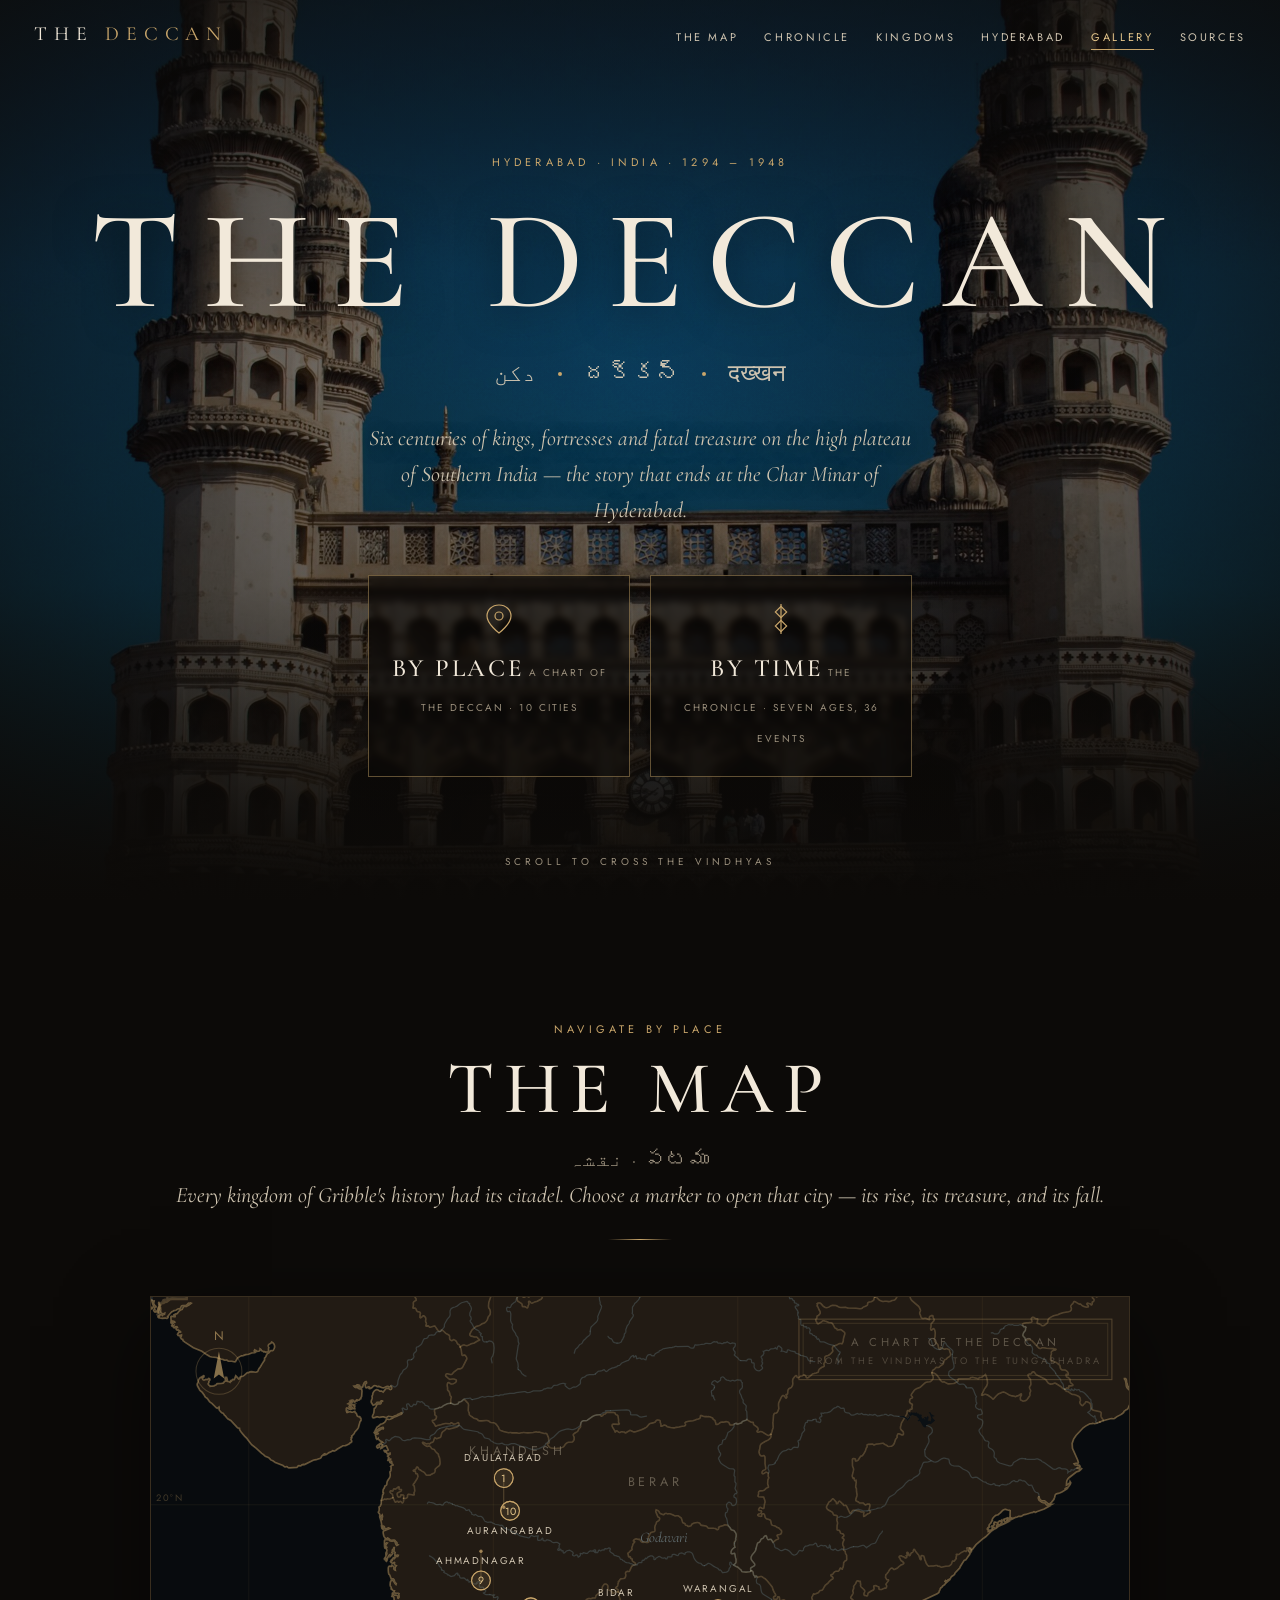
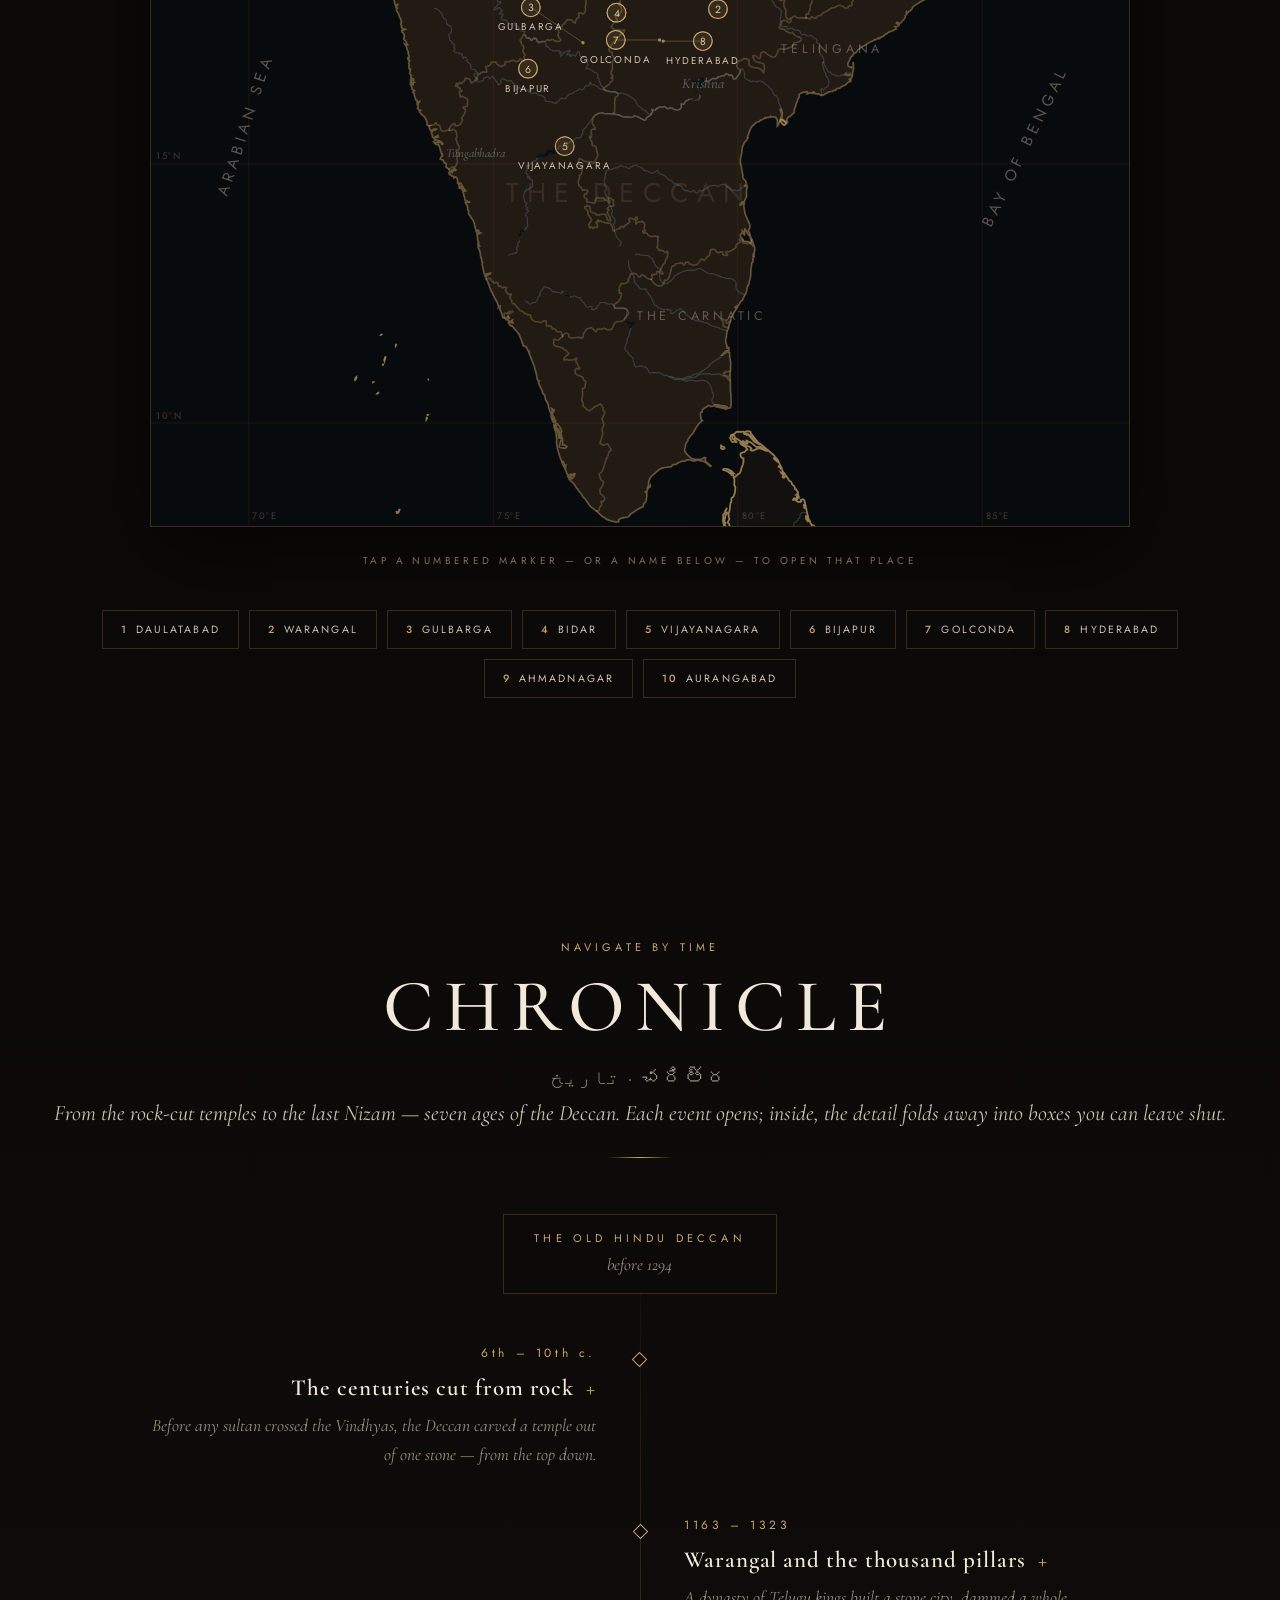
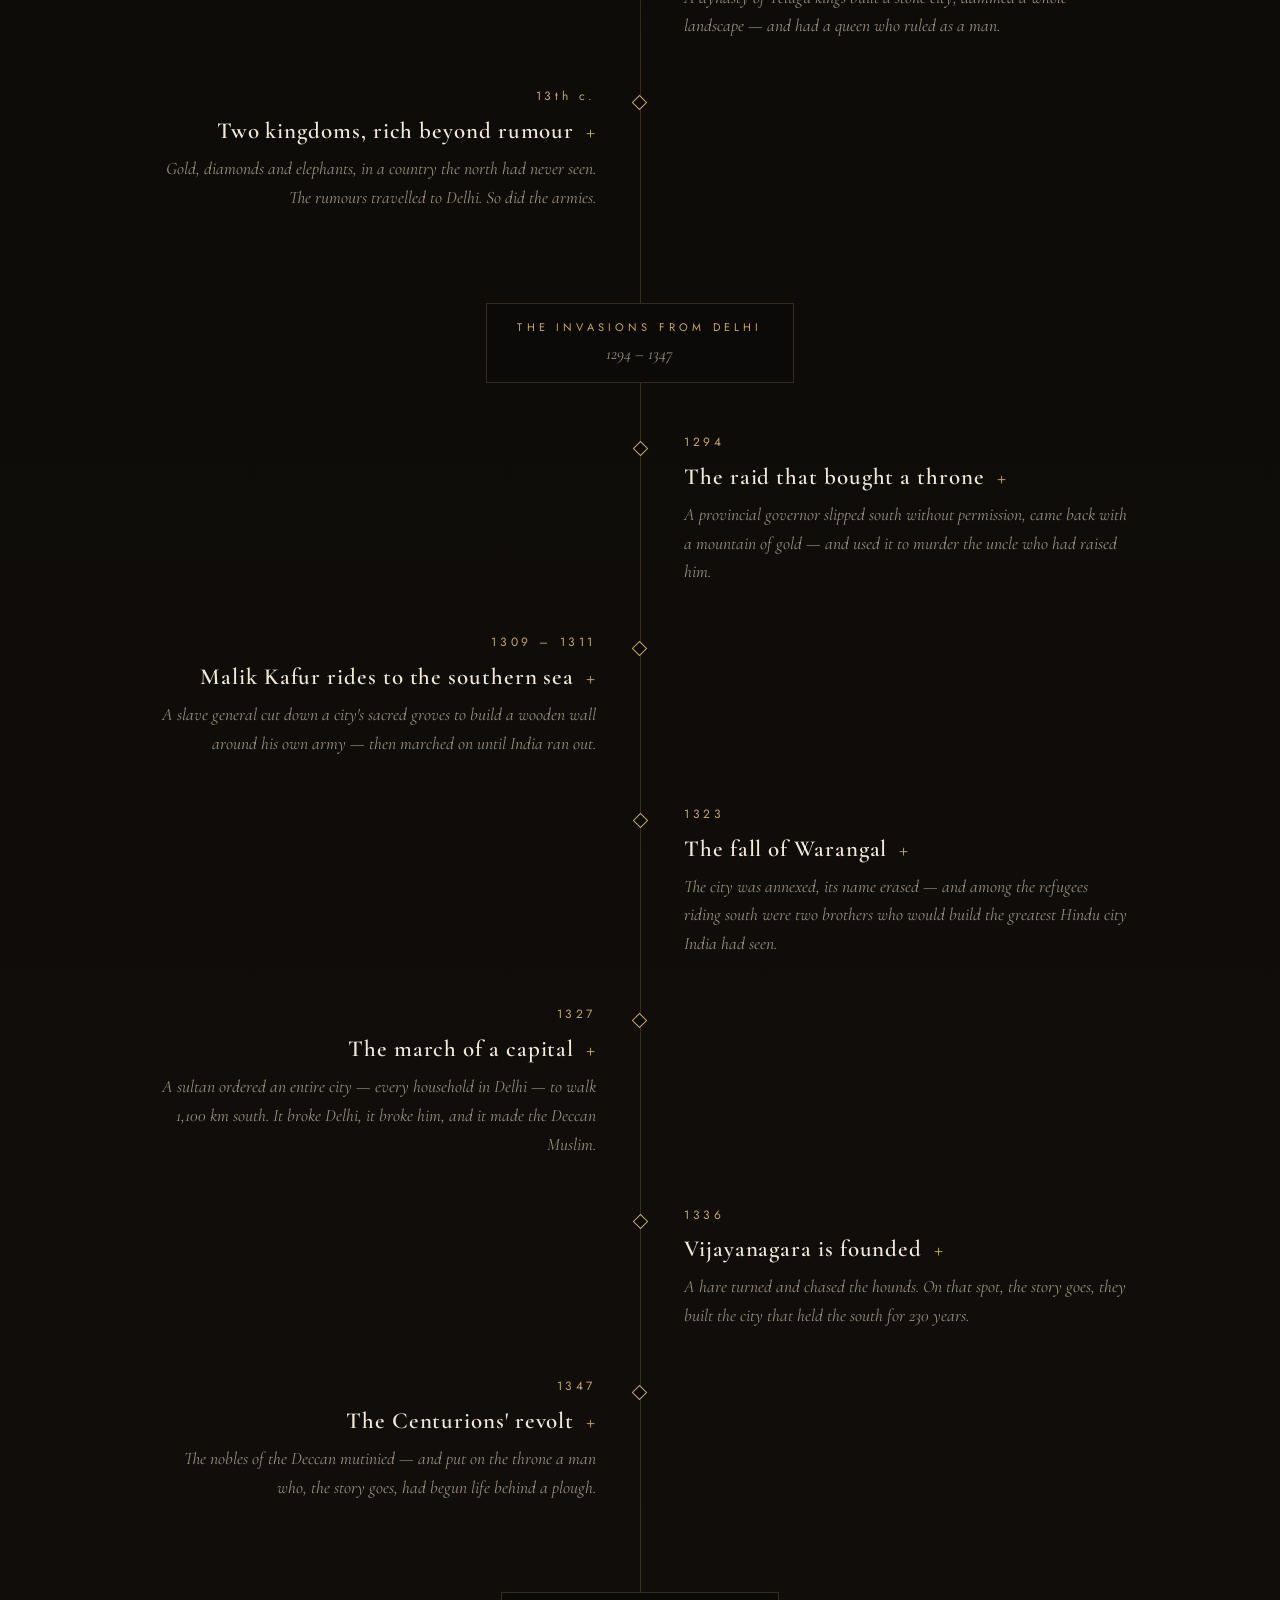
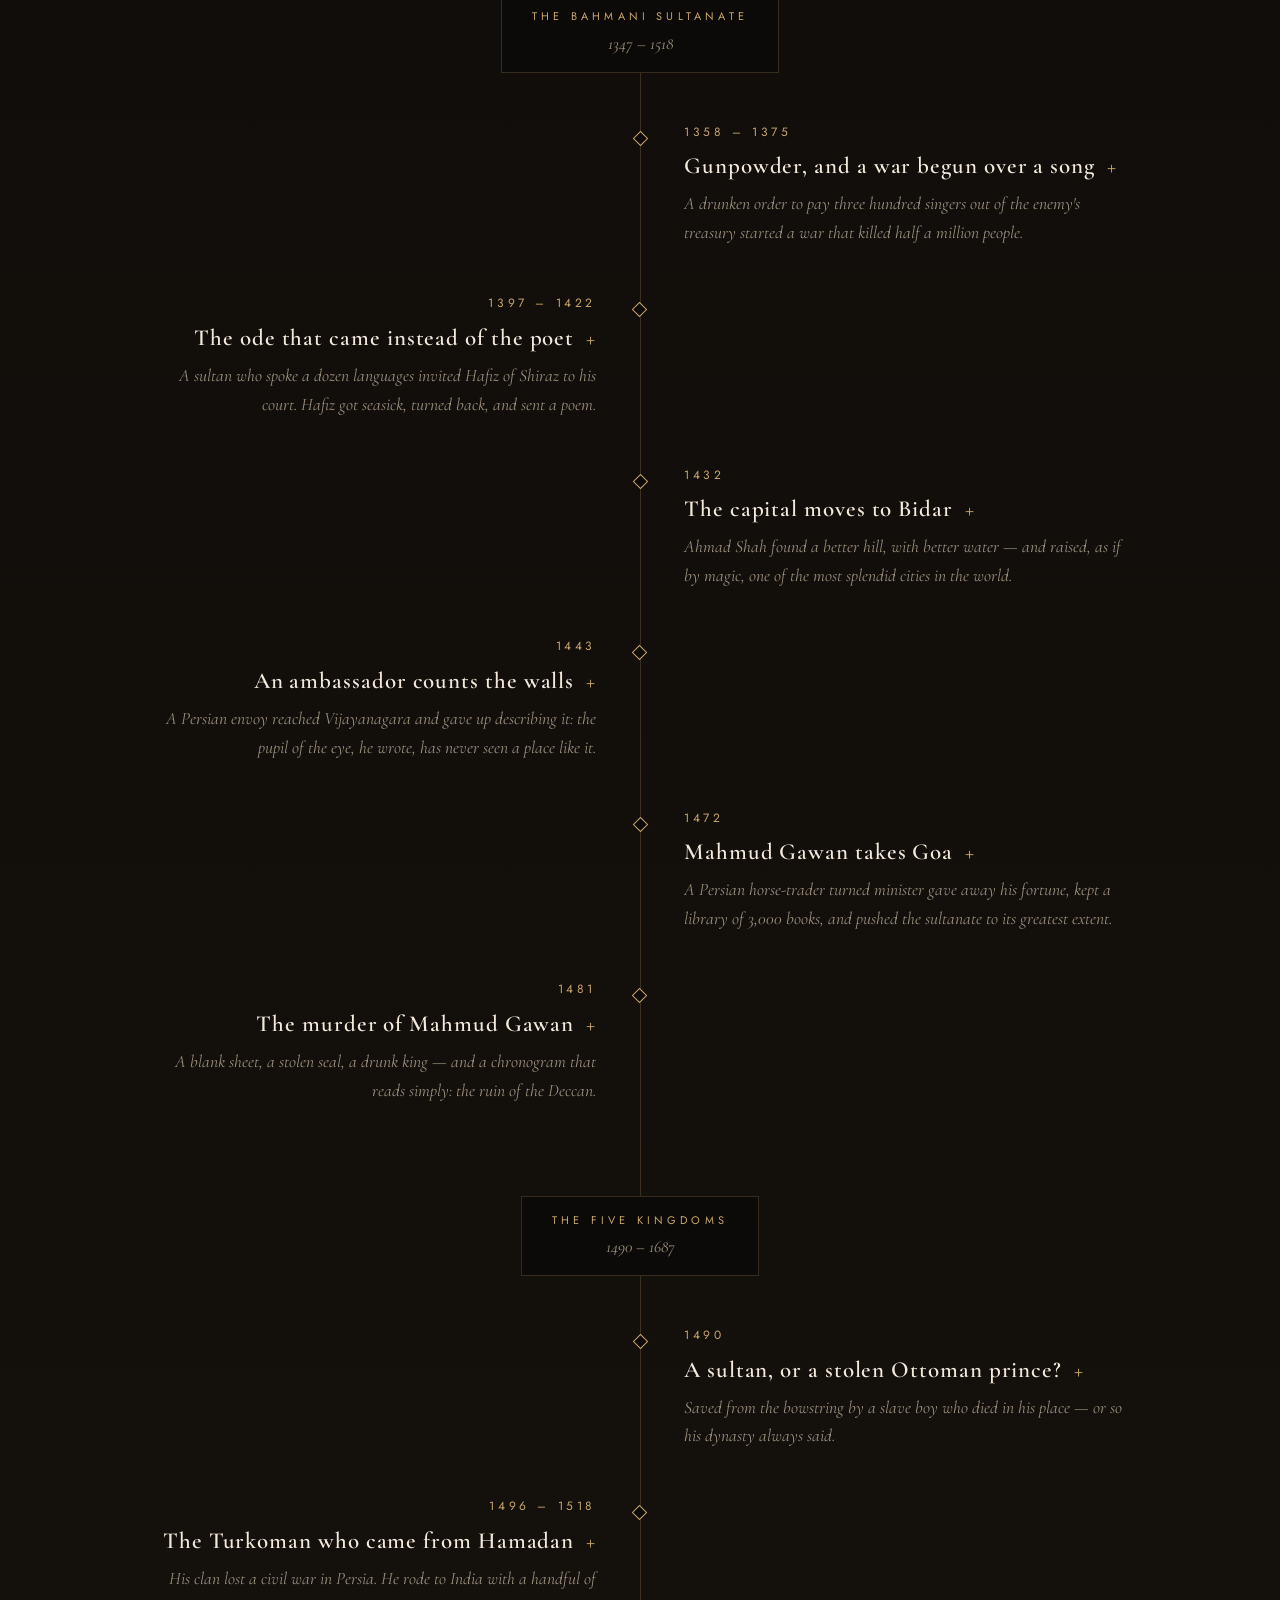
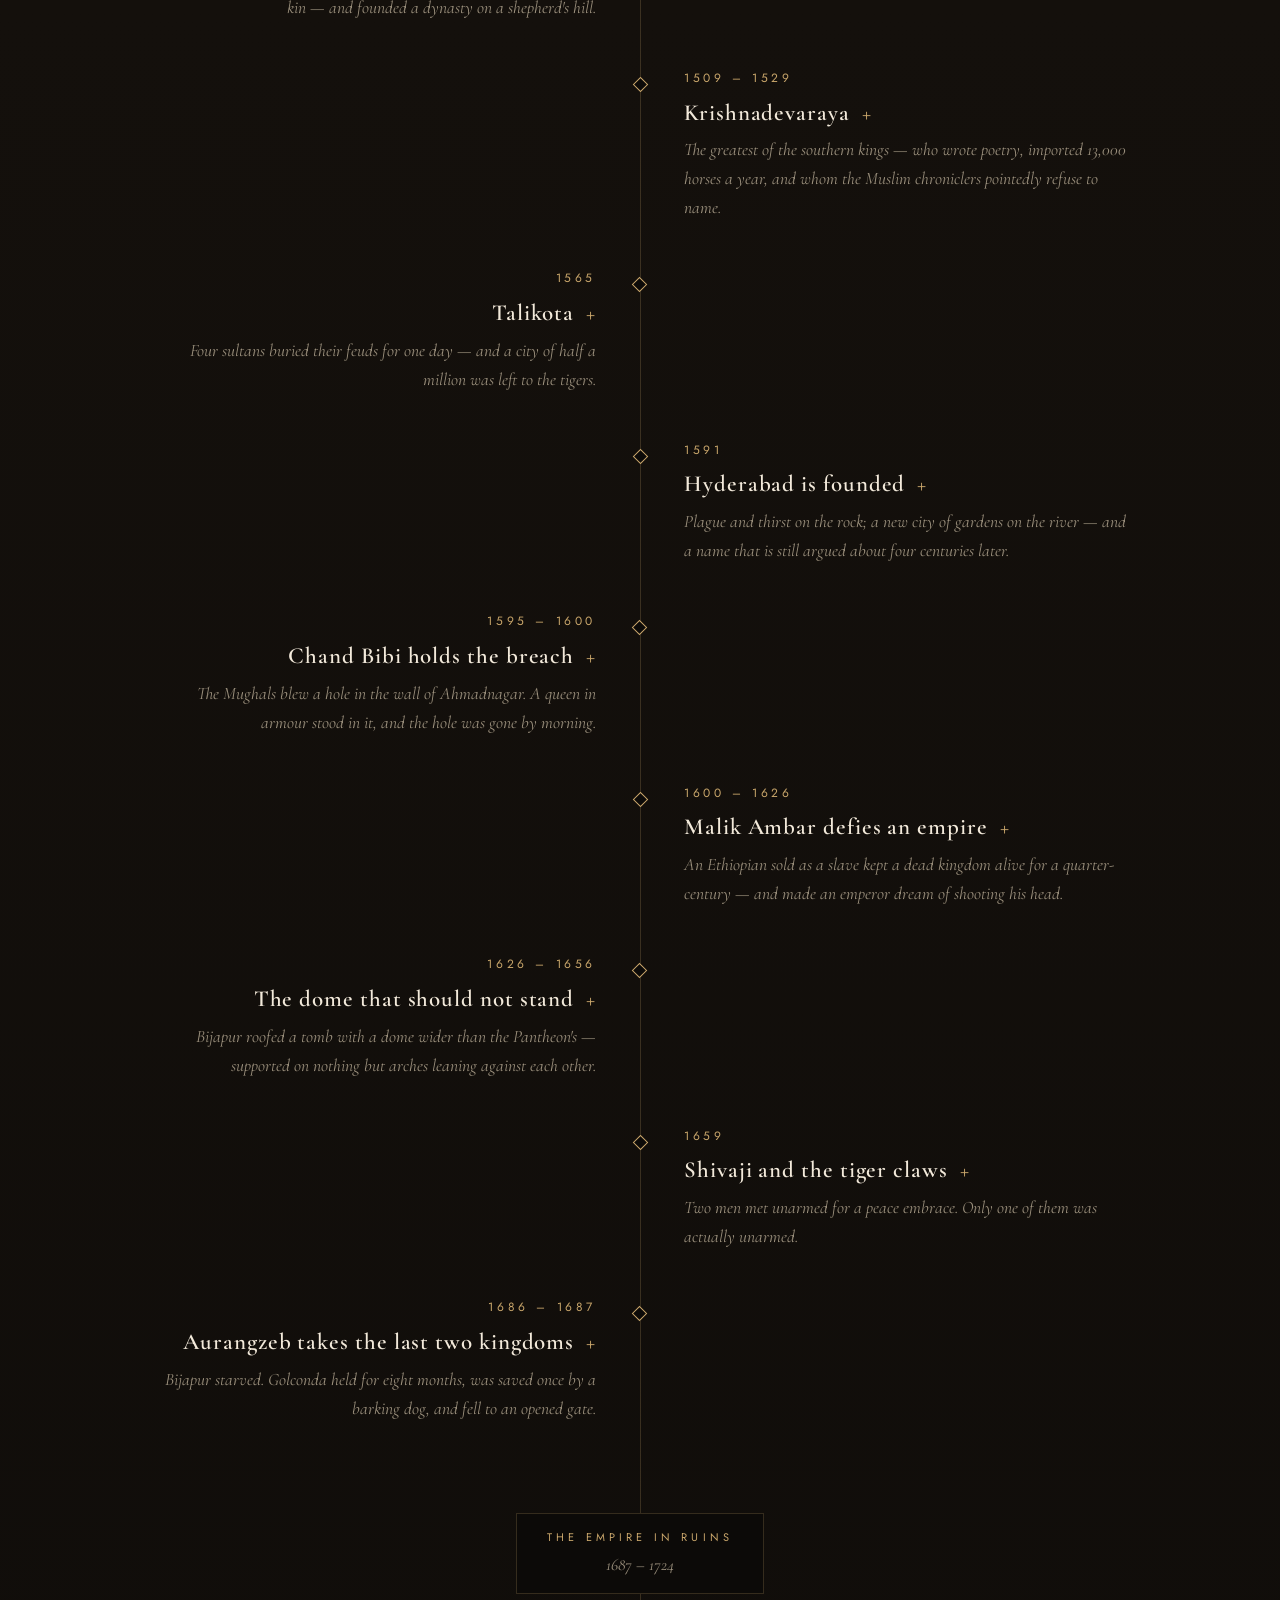
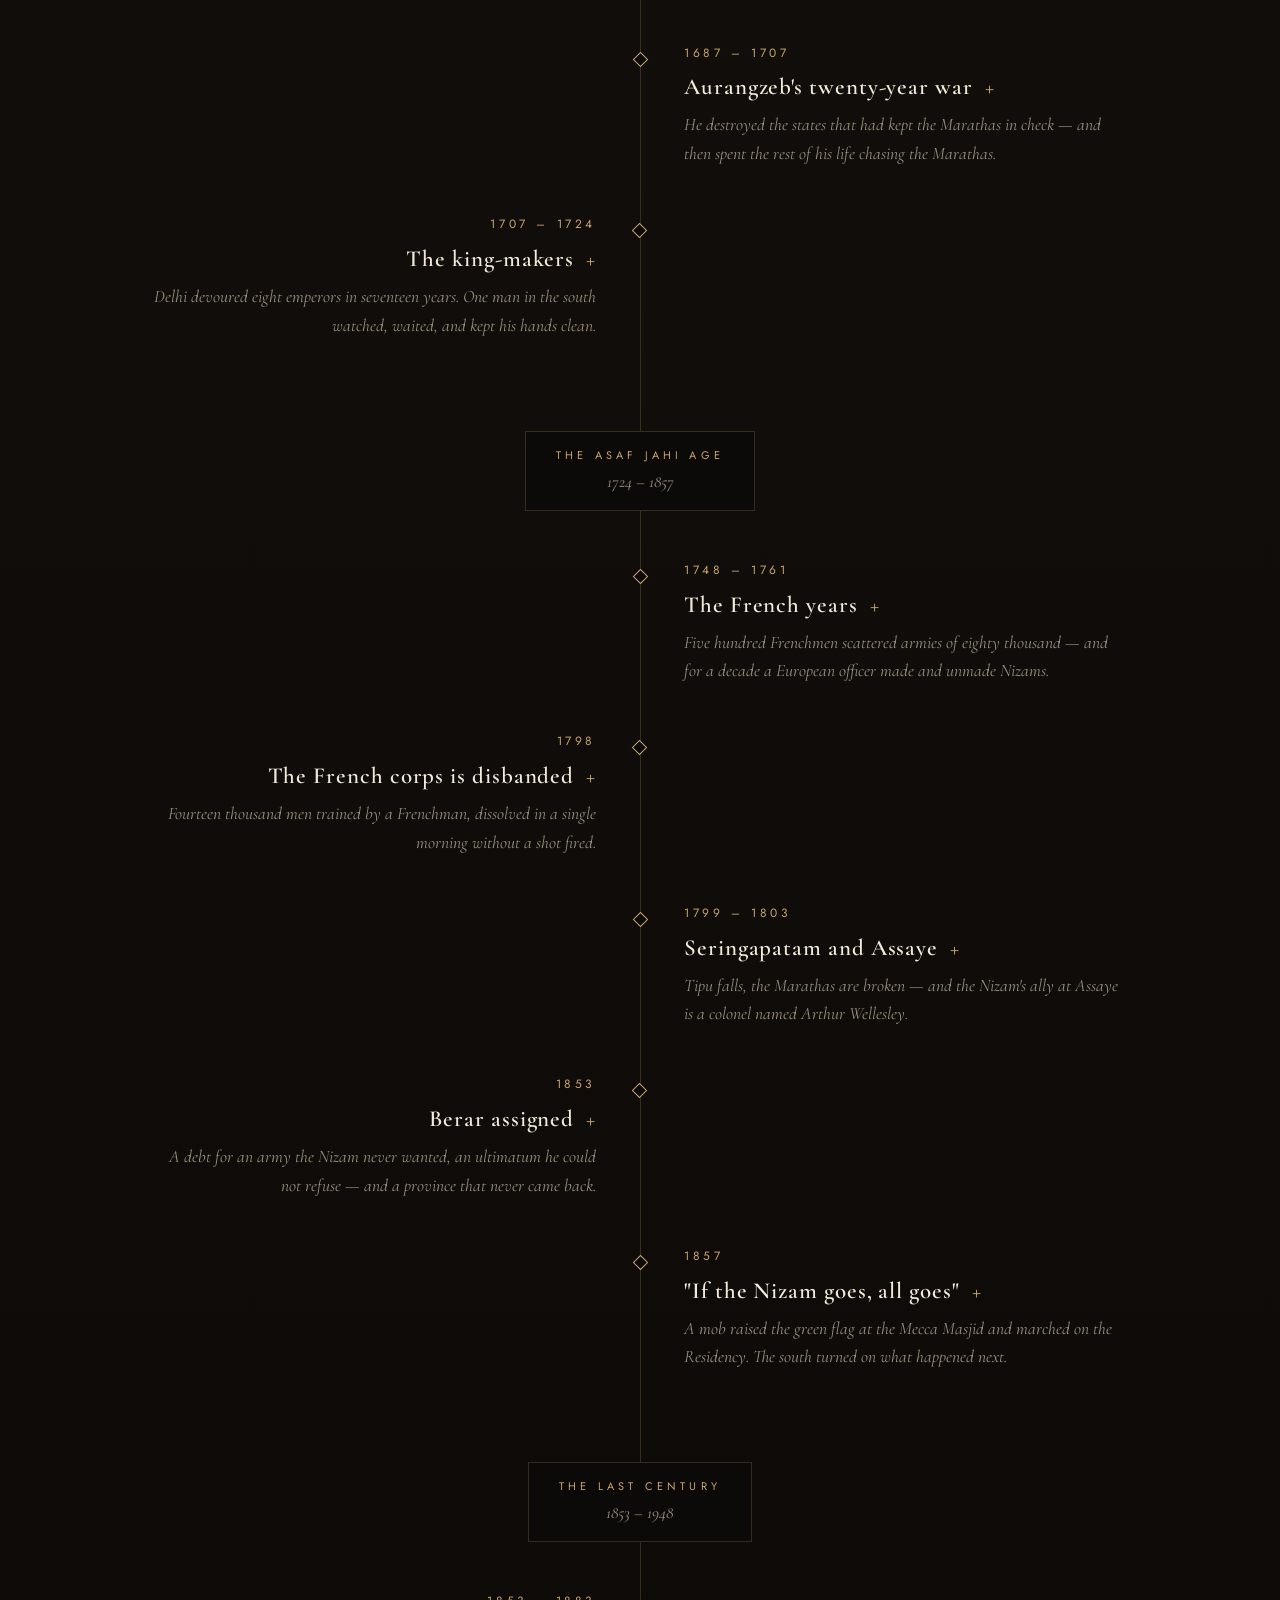
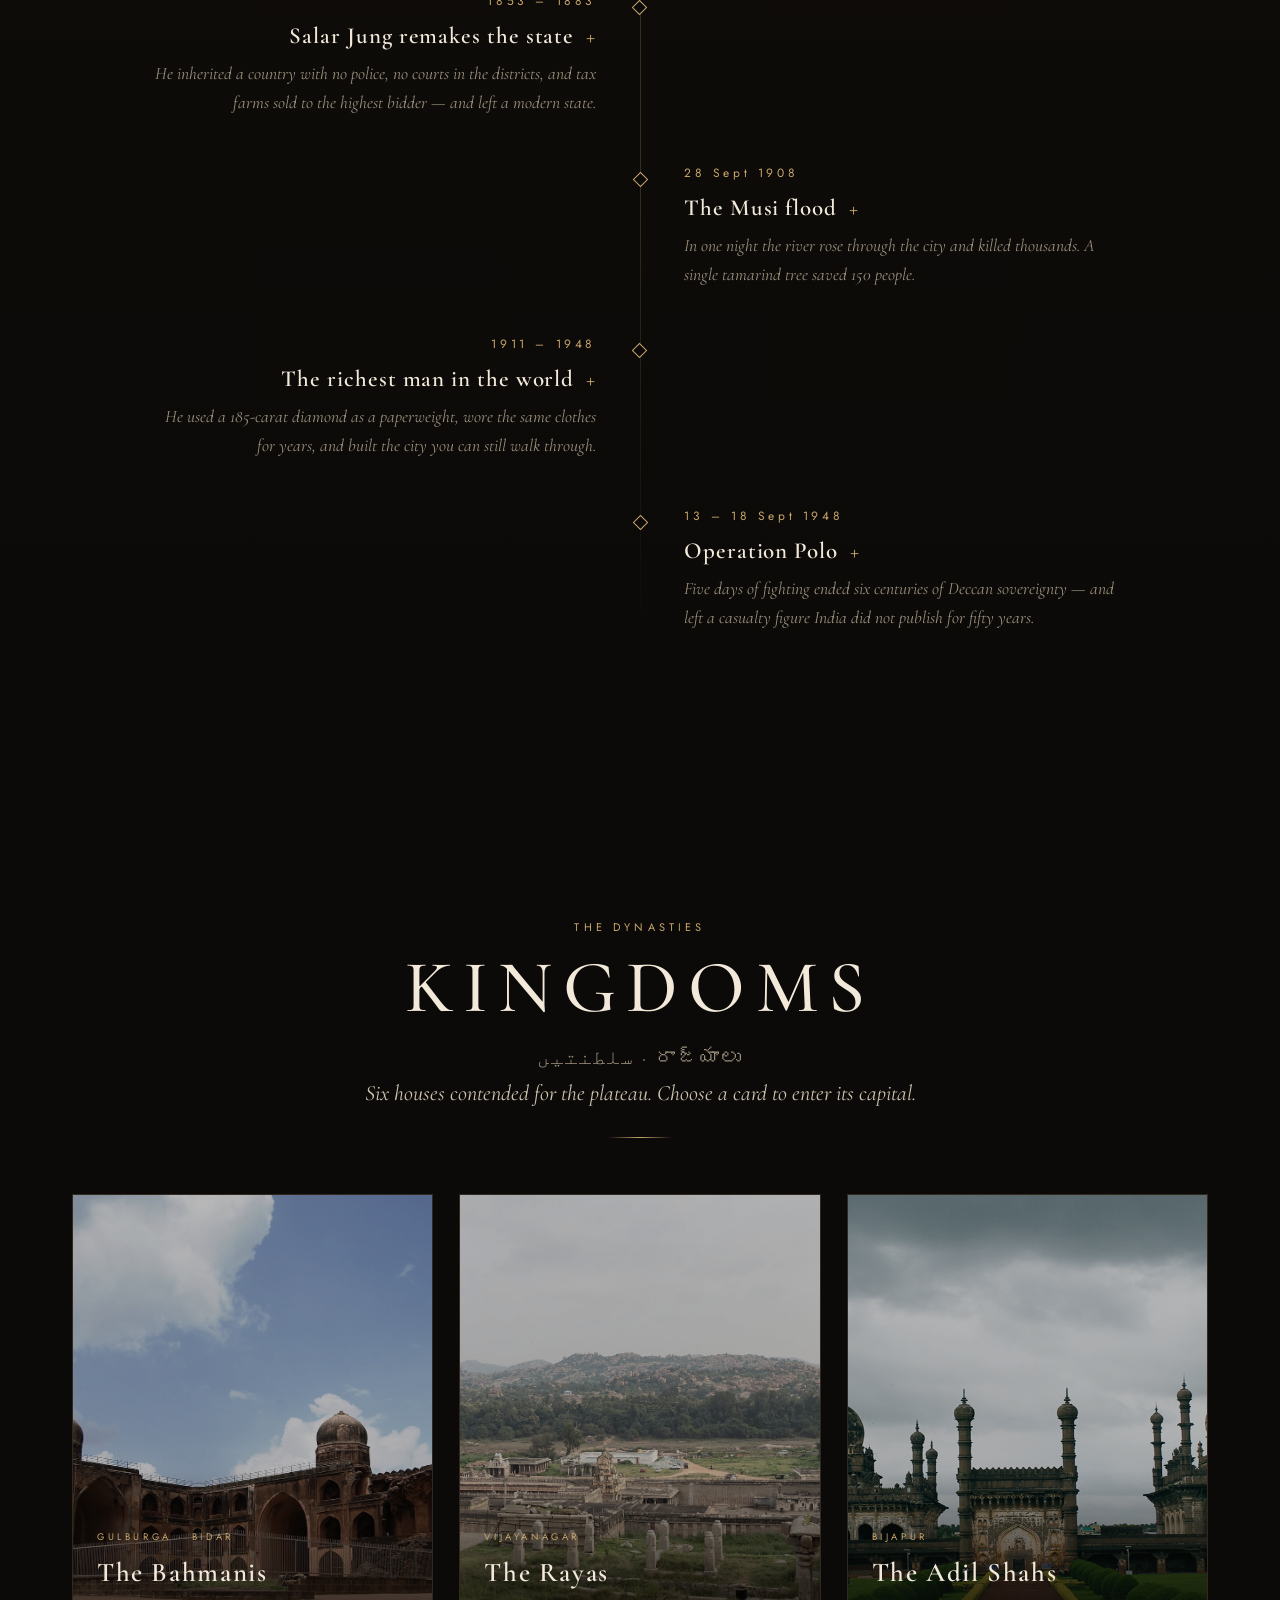
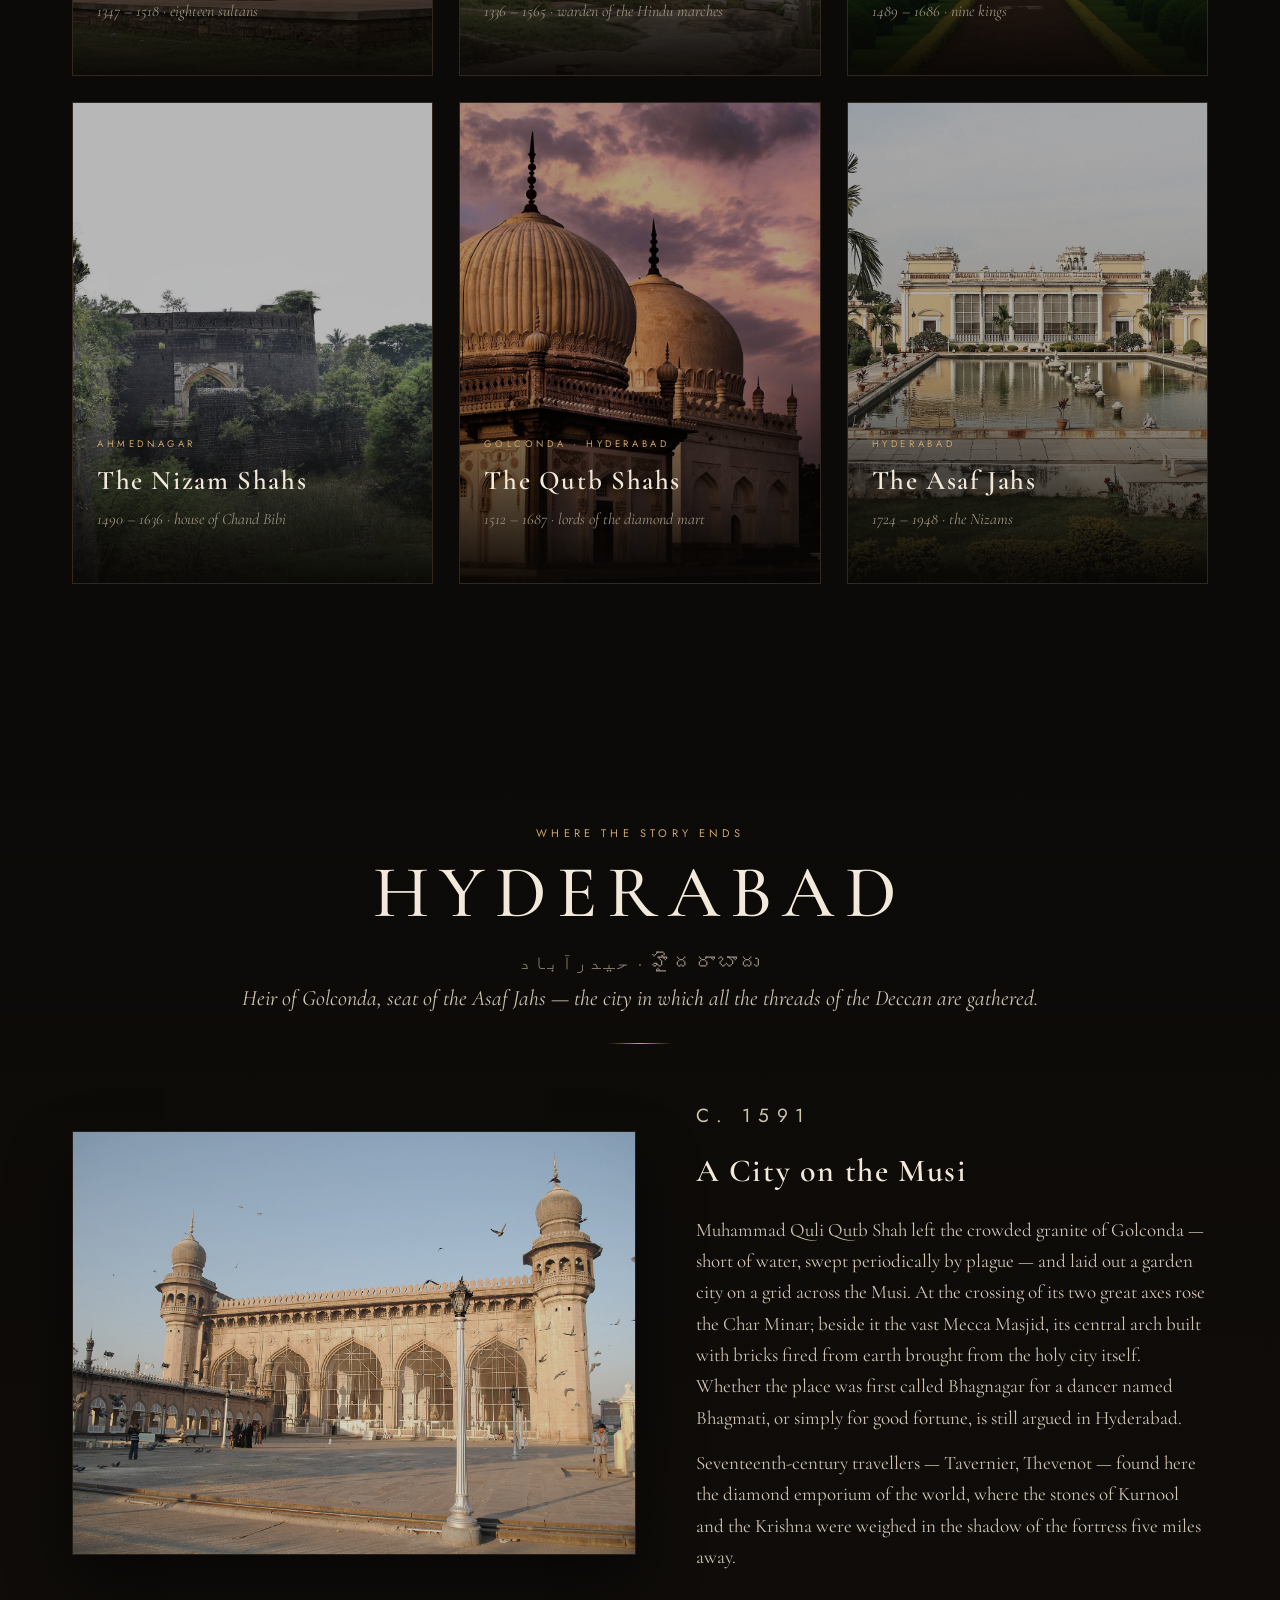
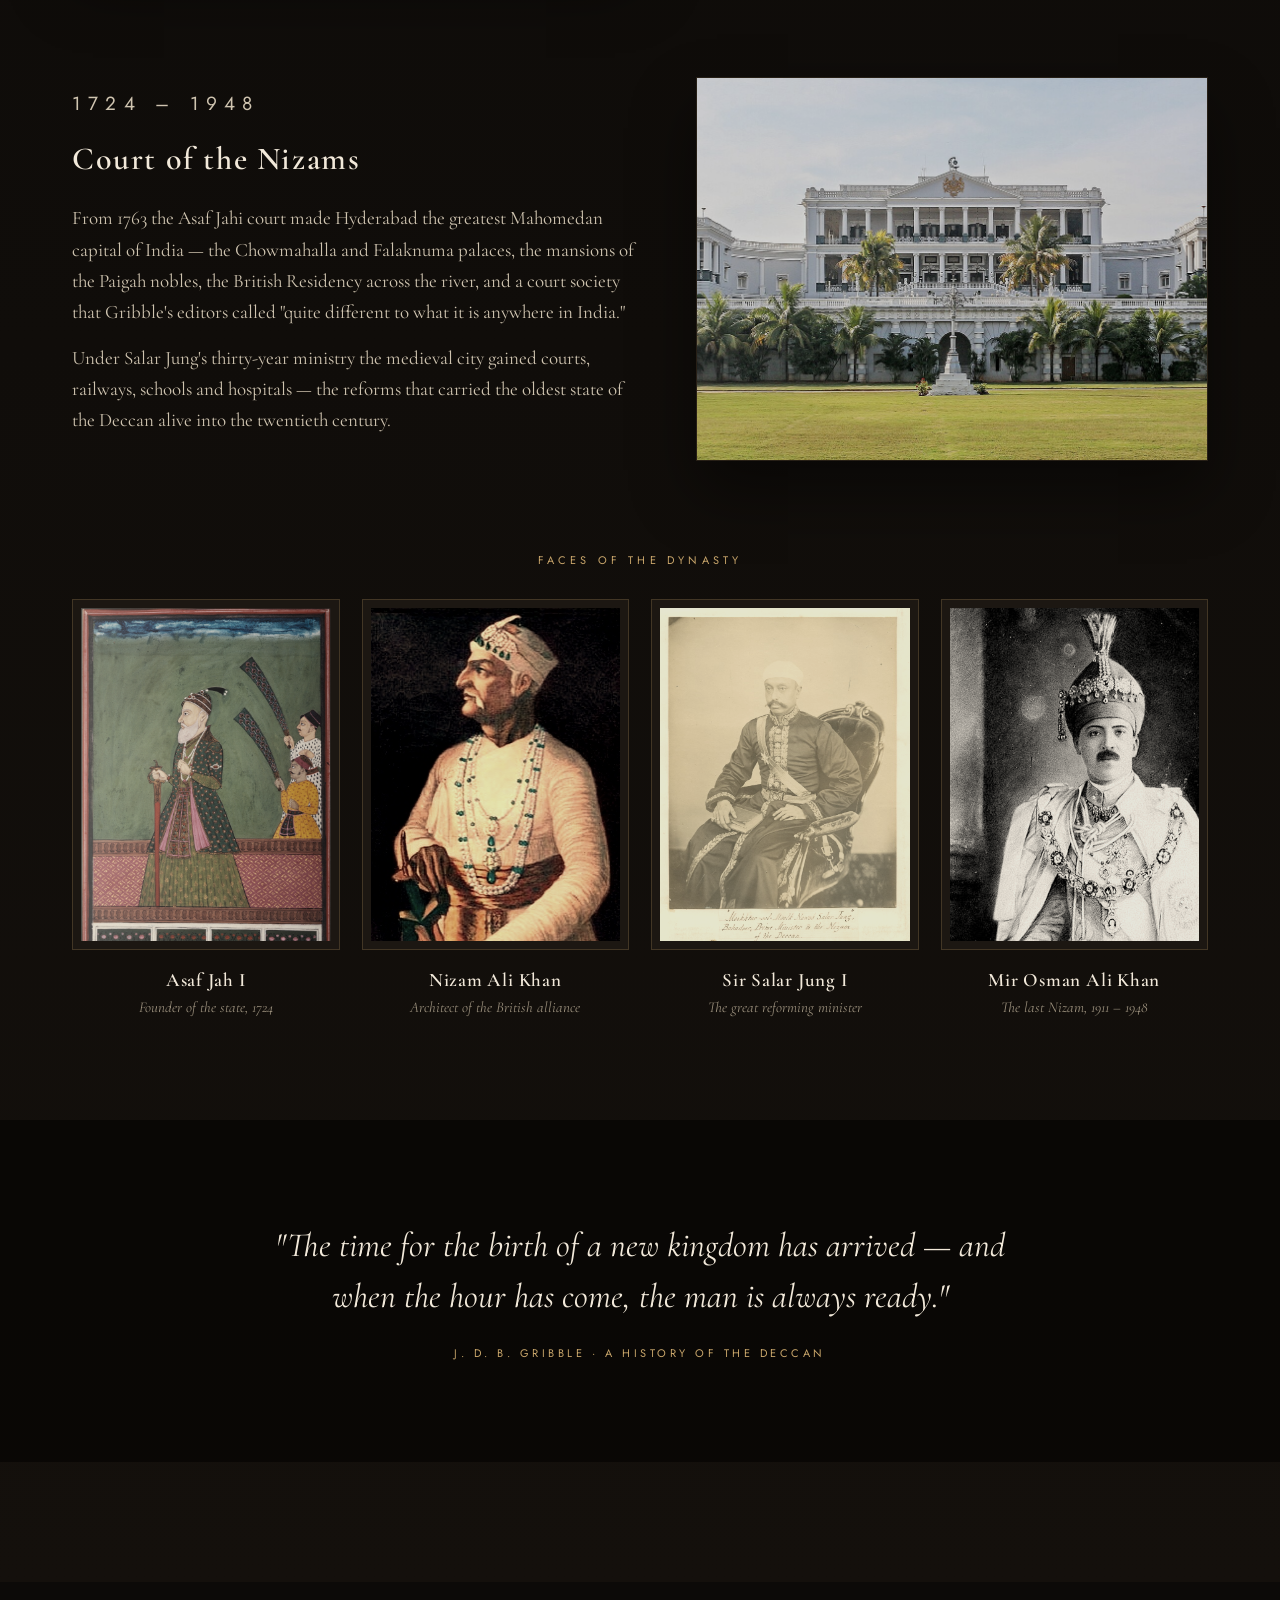
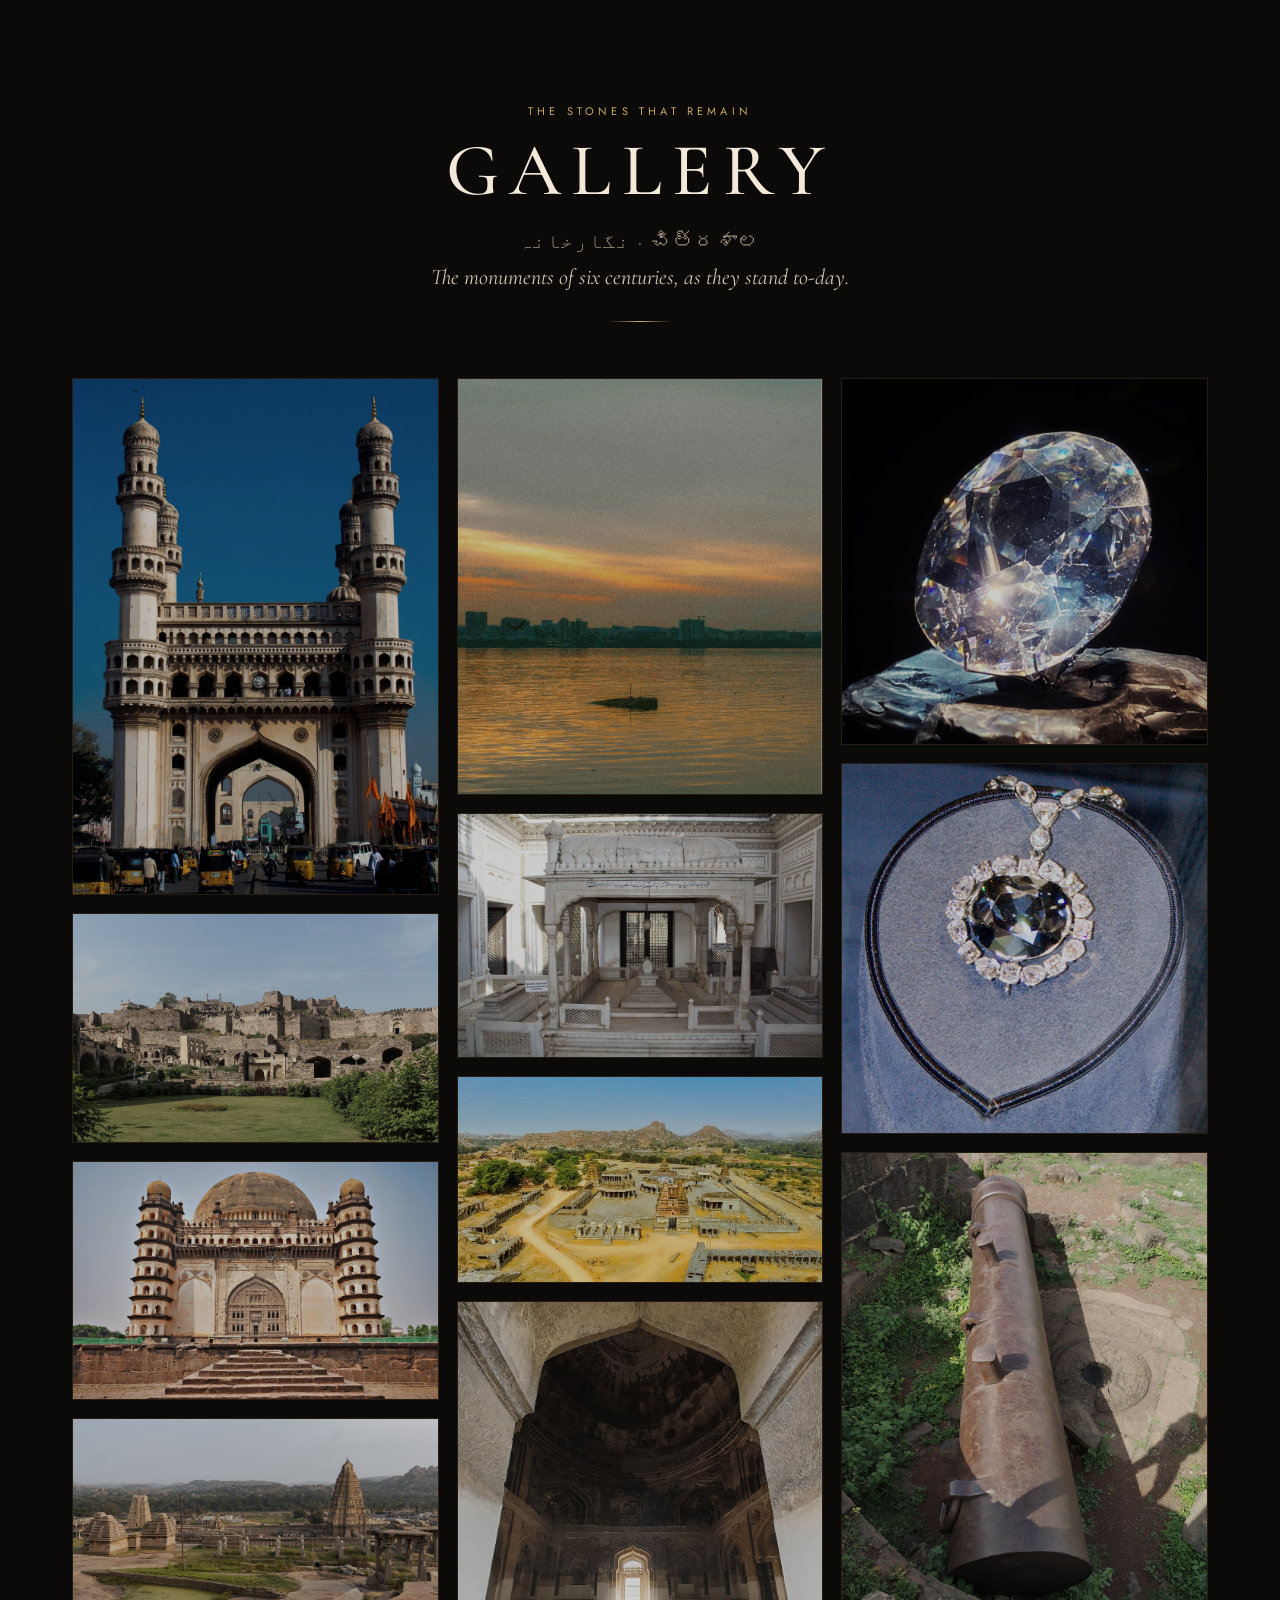
==== index.html @ 3c895264 "Make the site's content findable: pre-render the chronicle, give each city a page The site had a str" ====
<!DOCTYPE html>
<html lang="en">
<head>
<meta charset="UTF-8">
<meta name="viewport" content="width=device-width, initial-scale=1.0">
<title>History of the Deccan &amp; Hyderabad — Golconda, Vijayanagara, the Bahmanis and the Nizams</title>
<meta name="description" content="Six centuries of Deccan history in depth: Daulatabad, Warangal, Vijayanagara, Bijapur, Golconda and the Nizams of Hyderabad — told through a map, a chronicle of 36 events, and ten city chapters.">
<link rel="canonical" href="https://the-deccan.vercel.app/">
<meta name="robots" content="index, follow, max-image-preview:large, max-snippet:-1">
<meta property="og:type" content="website">
<meta property="og:title" content="History of the Deccan &amp; Hyderabad">
<meta property="og:description" content="Six centuries on the plateau of southern India — by map, by chronicle, and city by city.">
<meta property="og:url" content="https://the-deccan.vercel.app/">
<meta property="og:image" content="https://the-deccan.vercel.app/images/charminar.jpg">
<meta property="og:image:alt" content="The Charminar, Hyderabad, built 1591">
<meta property="og:site_name" content="The Deccan">
<meta property="og:locale" content="en_IN">
<meta name="twitter:card" content="summary_large_image">
<meta name="twitter:title" content="History of the Deccan &amp; Hyderabad">
<meta name="twitter:description" content="Six centuries on the plateau of southern India — by map, by chronicle, and city by city.">
<meta name="twitter:image" content="https://the-deccan.vercel.app/images/charminar.jpg">
<meta name="author" content="J. D. B. Gribble (adapted)">
<script type="application/ld+json">{"@context": "https://schema.org", "@graph": [{"@type": "WebSite", "@id": "https://the-deccan.vercel.app/#website", "url": "https://the-deccan.vercel.app/", "name": "The Deccan", "inLanguage": "en", "description": "A history of the Deccan and Hyderabad, navigable by map and by chronology."}, {"@type": "Article", "@id": "https://the-deccan.vercel.app/#article", "headline": "History of the Deccan and Hyderabad", "description": "Six centuries on the plateau of southern India: the Yadavas and Kakatiyas, the invasions from Delhi, the Bahmani sultanate, Vijayanagara, the five Deccan sultanates, the Mughal conquest and the Nizams of Hyderabad.", "image": "https://the-deccan.vercel.app/images/charminar.jpg", "isPartOf": {"@id": "https://the-deccan.vercel.app/#website"}, "mainEntityOfPage": {"@type": "WebPage", "@id": "https://the-deccan.vercel.app/"}, "author": {"@type": "Person", "name": "J. D. B. Gribble", "description": "A History of the Deccan (1896, 1924), adapted and expanded"}, "inLanguage": "en", "about": [{"@type": "Thing", "name": "Deccan Plateau"}, {"@type": "Thing", "name": "History of Hyderabad"}, {"@type": "Thing", "name": "Bahmani Sultanate"}, {"@type": "Thing", "name": "Vijayanagara Empire"}, {"@type": "Thing", "name": "Qutb Shahi dynasty"}, {"@type": "Thing", "name": "Adil Shahi dynasty"}, {"@type": "Thing", "name": "Asaf Jahi dynasty"}, {"@type": "Thing", "name": "Golconda Fort"}, {"@type": "Thing", "name": "Hampi"}, {"@type": "Thing", "name": "Daulatabad Fort"}]}, {"@type": "ItemList", "@id": "https://the-deccan.vercel.app/#cities", "name": "The ten cities of the Deccan", "itemListElement": []}]}</script>
<link rel="preconnect" href="https://fonts.googleapis.com">
<link rel="preconnect" href="https://fonts.gstatic.com" crossorigin>
<link href="https://fonts.googleapis.com/css2?family=Cormorant+Garamond:ital,wght@0,400;0,500;0,600;1,400;1,500&family=Jost:wght@300;400;500&display=swap" rel="stylesheet">
<link rel="stylesheet" href="css/style.css?v=18">
<link rel="icon" href="data:image/svg+xml,<svg xmlns='http://www.w3.org/2000/svg' viewBox='0 0 100 100'><text y='80' font-size='80'>🕌</text></svg>">
</head>
<body>

<!-- ======================= NAV ======================= -->
<nav class="nav">
  <a class="brand" href="#top">The <span>Deccan</span></a>
  <button class="nav-toggle" aria-label="Menu">☰</button>
  <ul>
    <li><a href="#map">The Map</a></li>
    <li><a href="#chronicle">Chronicle</a></li>
    <li><a href="#kingdoms">Kingdoms</a></li>
    <li><a href="#city">Hyderabad</a></li>
    <li><a href="#gallery">Gallery</a></li>
    <li><a href="#sources">Sources</a></li>
  </ul>
</nav>

<!-- ======================= HERO ======================= -->
<header class="hero" id="top">
  <div class="hero-bg" style="background-image:url('images/charminar.jpg')"></div>
  <div class="hero-veil"></div>
  <p class="kicker">Hyderabad · India · 1294 – 1948</p>
  <h1>The Deccan</h1>
  <div class="scripts">
    <span lang="ur">دکن</span><span class="dot"></span>
    <span lang="te">దక్కన్</span><span class="dot"></span>
    <span lang="hi">दख्खन</span>
  </div>
  <p class="lede">Six centuries of kings, fortresses and fatal treasure on the high plateau of Southern India — the story that ends at the Char Minar of Hyderabad.</p>

  <nav class="entry" aria-label="Two ways into the story">
    <a href="#map">
      <span class="glyph" aria-hidden="true">
        <svg viewBox="0 0 40 34"><path d="M20 3 C13 3 8 8 8 14 c0 8 12 17 12 17 s12-9 12-17 c0-6-5-11-12-11 z" stroke-width="1.2"/><circle cx="20" cy="14" r="4" stroke-width="1.2"/></svg>
      </span>
      <span class="t">By Place</span>
      <span class="d">A chart of the Deccan · 10 cities</span>
    </a>
    <a href="#chronicle">
      <span class="glyph" aria-hidden="true">
        <svg viewBox="0 0 40 34"><line x1="20" y1="2" x2="20" y2="32" stroke-width="1.2"/><rect x="16" y="6" width="8" height="8" transform="rotate(45 20 10)" stroke-width="1.2"/><rect x="16" y="20" width="8" height="8" transform="rotate(45 20 24)" stroke-width="1.2"/></svg>
      </span>
      <span class="t">By Time</span>
      <span class="d">The chronicle · seven ages, 36 events</span>
    </a>
  </nav>

  <div class="scroll-hint">Scroll to cross the Vindhyas</div>
</header>

<!-- ======================= MAP ======================= -->
<section id="map">
  <div class="section-head reveal">
    <p class="kicker">Navigate by Place</p>
    <h2>The Map</h2>
    <p class="script"><span lang="ur">نقشہ</span> · <span lang="te">పటము</span></p>
    <p class="sub">Every kingdom of Gribble's history had its citadel. Choose a marker to open that city — its rise, its treasure, and its fall.</p>
    <div class="rule"></div>
  </div>

  <div class="wrap reveal">
    <!--
      The base map is Wikipedia's India location map (CC BY-SA 3.0), recoloured
      and cropped by scripts/build_map.py. Its projection is documented, so the
      overlay below shares its coordinate space and js/main.js places every city
      from its real latitude and longitude. Cropped to peninsular India: that is
      the region this site is about, and it keeps the map clear of the northern
      borders whose depiction is a legal matter in India.
    -->
    <div class="map-scroll">
    <div class="map-frame">
      <img class="basemap" src="images/map/deccan.svg" width="938" height="795"
           alt="Political map of peninsular India, showing state boundaries, coastlines and rivers">
      <svg id="deccan-svg" viewBox="46.88 670.78 937.50 795.00"
           aria-label="The ten cities of this history, marked on a map of peninsular India">

        <!-- graticule: real parallels and meridians -->
        <g class="grat">
          <line x1="46.88" y1="869.92" x2="984.38" y2="869.92"/>
          <line x1="46.88" y1="1118.34" x2="984.38" y2="1118.34"/>
          <line x1="46.88" y1="1366.76" x2="984.38" y2="1366.76"/>
          <line x1="140.63" y1="670.78" x2="140.63" y2="1465.78"/>
          <line x1="375" y1="670.78" x2="375" y2="1465.78"/>
          <line x1="609.38" y1="670.78" x2="609.38" y2="1465.78"/>
          <line x1="843.75" y1="670.78" x2="843.75" y2="1465.78"/>
        </g>
        <g class="grat-label">
          <text x="52" y="866">20°N</text>
          <text x="52" y="1114">15°N</text>
          <text x="52" y="1363">10°N</text>
          <text x="144" y="1459">70°E</text>
          <text x="379" y="1459">75°E</text>
          <text x="613" y="1459">80°E</text>
          <text x="847" y="1459">85°E</text>
        </g>

        <!-- seas -->
        <text class="sea-label" x="120" y="1150" font-size="15" transform="rotate(-72 120 1150)">Arabian Sea</text>
        <text class="sea-label" x="852" y="1180" font-size="15" transform="rotate(-64 852 1180)">Bay of Bengal</text>

        <!-- the rivers are drawn on the base map; these name them -->
        <text class="river-label" x="516" y="906" font-size="14">Godavari</text>
        <text class="river-label" x="556" y="1046" font-size="14">Krishna</text>
        <text class="river-label" x="330" y="1112" font-size="12">Tungabhadra</text>

        <!-- region labels -->
        <text class="region-label" x="505" y="1155" font-size="26" opacity="0.3"
              letter-spacing="13" text-anchor="middle">THE DECCAN</text>
        <text class="region-label" x="398" y="822" font-size="12" text-anchor="middle">Khandesh</text>
        <text class="region-label" x="530" y="852" font-size="12" text-anchor="middle">Berar</text>
        <text class="region-label" x="700" y="1012" font-size="12" text-anchor="middle">Telingana</text>
        <text class="region-label" x="575" y="1268" font-size="12" text-anchor="middle">The Carnatic</text>

        <!-- cartouche -->
        <g transform="translate(668,692)">
          <rect x="0" y="0" width="300" height="58" fill="none" stroke="rgba(201,166,107,0.3)"/>
          <rect x="4" y="4" width="292" height="50" fill="none" stroke="rgba(201,166,107,0.16)"/>
          <text x="150" y="26" text-anchor="middle" class="region-label" font-size="11" opacity="0.9">A CHART OF THE DECCAN</text>
          <text x="150" y="43" text-anchor="middle" class="region-label" font-size="9" opacity="0.7">FROM THE VINDHYAS TO THE TUNGABHADRA</text>
        </g>

        <!-- compass -->
        <g transform="translate(112,742)" opacity="0.65">
          <circle r="22" fill="none" stroke="rgba(201,166,107,0.4)"/>
          <path d="M 0,-19 L 5,7 L 0,3 L -5,7 Z" fill="#c9a66b"/>
          <text x="0" y="-30" text-anchor="middle" fill="#c9a66b" font-size="12" font-family="Jost">N</text>
        </g>

        <!-- markers injected by js, from each city's real coordinates -->
        <g id="marker-layer"></g>
      </svg>
    </div>
    </div>
    <p class="map-caption">Tap a numbered marker — or a name below — to open that place</p>
    <div class="map-chips"></div>
  </div>
</section>

<!-- ======================= CHRONICLE ======================= -->
<section id="chronicle">
  <div class="section-head reveal">
    <p class="kicker">Navigate by Time</p>
    <h2>Chronicle</h2>
    <p class="script"><span lang="ur">تاریخ</span> · <span lang="te">చరిత్ర</span></p>
    <p class="sub">From the rock-cut temples to the last Nizam — seven ages of the Deccan. Each event opens; inside, the detail folds away into boxes you can leave shut.</p>
    <div class="rule"></div>
  </div>

  <div class="timeline">
<!-- BEGIN generated timeline — scripts/build_seo.py -->
    <div class="era-label reveal"><div class="badge"><span class="kicker">The Old Hindu Deccan</span><div class="years">before 1294</div></div></div>
    <div class="event reveal">
      <div class="year">6th – 10th c.</div>
      <h3>The centuries cut from rock</h3>
      <p class="teaser">Before any sultan crossed the Vindhyas, the Deccan carved a temple out of one stone — from the top down.</p>
      <div class="detail"><div class="inner">
        <p>The Deccan's first golden age left almost no palaces and no chronicles. What it left was rock. Along the basalt scarps north of modern Aurangabad, generations of Buddhist, Hindu and Jain patrons cut sanctuaries into living cliffs — thirty caves at Ajanta, thirty-four at Ellora — until the escarpments themselves became architecture.</p>
        <p>The masterpiece is the Kailasa temple at Ellora, begun under the Rashtrakuta king Krishna I in the 8th century. It is not built. It is <em>excavated</em>: masons began at the hilltop and cut downward and inward, removing an estimated 200,000 tonnes of rock to leave a free-standing multi-storey temple, complete with gateway, courtyard, elephants and flagstaffs, still attached to the mother rock at its base. There is no possibility of correction in such a technique. Every cut is final.</p>
        <p>Gribble, writing in 1896, used these caves as his proof that the pre-Islamic Deccan was no wilderness: the caves 'show how advanced was the art of architecture', and across Telangana 'the remains of immense irrigation tanks and channels show that the rulers of the country devoted great attention to the improvement of agriculture.'</p>
        <details class="box numbers"><summary><span class="tag">By the numbers</span><span>Kailasa, by the numbers</span></summary><div class="box-body"><table><tr><td>Patron</td><td>Krishna I of the Rashtrakutas, 8th century</td></tr><tr><td>Method</td><td>Cut downward from the hilltop — no separate blocks</td></tr><tr><td>Rock removed</td><td>Estimated 200,000 tonnes</td></tr><tr><td>Courtyard</td><td>Roughly 82 × 46 m; the shrine rises about 30 m</td></tr><tr><td>Ellora</td><td>34 caves — Buddhist, Hindu and Jain, side by side</td></tr><tr><td>Ajanta</td><td>About 30 caves; painted 2nd c. BCE – 5th c. CE</td></tr></table></div></details>
        <details class="box know"><summary><span class="tag">Good to know</span><span>Why Ajanta survived — and why it was lost</span></summary><div class="box-body"><p>Ajanta's murals are the largest surviving body of early Indian painting because the site was abandoned and forgotten: cut into a horseshoe gorge on the Waghora river, it was swallowed by jungle for something over a thousand years.</p><p>It was stumbled on in 1819 by a British hunting party of the Madras Presidency — a tiger hunt led by an officer named John Smith, who scratched his name onto a pillar of Cave 10, where it can still be read. The vandalism of that signature is, ironically, the reason the rediscovery can be dated.</p></div></details>
        <div class="reading"><span class="rl">Further reading</span><a href="https://en.wikipedia.org/wiki/Ellora_Caves" target="_blank" rel="noopener">Ellora Caves</a><a href="https://en.wikipedia.org/wiki/Kailasa_Temple,_Ellora" target="_blank" rel="noopener">Kailasa Temple, Ellora</a><a href="https://en.wikipedia.org/wiki/Ajanta_Caves" target="_blank" rel="noopener">Ajanta Caves</a><a href="https://en.wikipedia.org/wiki/Rashtrakuta_Empire" target="_blank" rel="noopener">Rashtrakuta Empire</a></div>
      </div></div>
    </div>
    <div class="event reveal">
      <div class="year">1163 – 1323</div>
      <h3>Warangal and the thousand pillars</h3>
      <p class="teaser">A dynasty of Telugu kings built a stone city, dammed a whole landscape — and had a queen who ruled as a man.</p>
      <div class="detail"><div class="inner">
        <p>The Kakatiyas ruled Telangana from Warangal — Orugallu, 'one stone' — behind a double ring of walls: an outer earthen rampart over seven miles round, and inside it a circular stone fort whose four carved gateways, the Kakatiya Kala Thoranam, still stand alone in an empty field, holding up nothing.</p>
        <p>Their real monument is water. The Kakatiyas built tank after tank across a plateau with no perennial river worth the name, chaining them so the overflow of one fed the next — an artificial hydrology that made Telangana rich and which, in ruins, still astonished 19th-century British surveyors.</p>
        <p>The dynasty also produced one of medieval India's few reigning queens. Rudrama Devi (r. c. 1263–1289) succeeded her father, took the male name Rudradeva, and ruled in male dress — Marco Polo, who reached the Coromandel coast in her son-in-law's reign, wrote admiringly of a queen of the country who governed with 'justice and equity'. Her grandson Prataparudra inherited a kingdom that the armies of Delhi were already riding towards.</p>
        <details class="box know"><summary><span class="tag">Good to know</span><span>What the Kakatiyas left standing</span></summary><div class="box-body"><ul><li><b>Warangal fort</b> — the four Kala Thoranam gateways at the centre of the ruined stone circle, now the emblem of Telangana.</li><li><b>The Thousand-Pillar Temple</b>, Hanamkonda (1163, under Rudradeva) — a star-shaped triple shrine of polished black basalt with a monolithic Nandi.</li><li><b>Ramappa temple</b>, Palampet (1213) — named, uniquely in India, after its sculptor Ramappa rather than its god or king; built on a sandbox foundation and of bricks light enough to float. UNESCO World Heritage, 2021.</li></ul></div></details>
        <details class="box legend"><summary><span class="tag">Legend</span><span>The floating bricks</span></summary><div class="box-body"><p>Local tradition holds that Ramappa temple's tower is built of bricks so light they float on water — and that this is why it has survived earthquakes for eight centuries.</p><p>Unusually for a legend, this one is roughly true. The tower's bricks are highly porous and of very low density; tests have found samples that do float. The foundation is also a genuine piece of engineering — a 'sandbox' raft of packed sand that damps seismic shock, a technique modern engineers recognise as base isolation.</p></div></details>
        <div class="reading"><span class="rl">Further reading</span><a href="https://en.wikipedia.org/wiki/Kakatiya_dynasty" target="_blank" rel="noopener">Kakatiya dynasty</a><a href="https://en.wikipedia.org/wiki/Rudrama_Devi" target="_blank" rel="noopener">Rudrama Devi</a><a href="https://en.wikipedia.org/wiki/Ramappa_Temple" target="_blank" rel="noopener">Ramappa Temple</a><a href="https://en.wikipedia.org/wiki/Warangal_Fort" target="_blank" rel="noopener">Warangal Fort</a></div>
        <button class="goto-place" data-place="warangal">Open Warangal ›</button>
      </div></div>
    </div>
    <div class="event reveal">
      <div class="year">13th c.</div>
      <h3>Two kingdoms, rich beyond rumour</h3>
      <p class="teaser">Gold, diamonds and elephants, in a country the north had never seen. The rumours travelled to Delhi. So did the armies.</p>
      <div class="detail"><div class="inner">
        <p>On the eve of the invasions the Deccan held two great powers: the Yadavas at Devagiri, whose reach ran to the western coast and south towards Mysore, and the Kakatiyas at Warangal, holding Telangana and the Krishna–Godavari delta. Both were old, wealthy and — as the chroniclers of Delhi kept noting — almost unknown in the north.</p>
        <p>The wealth was real and it was local. Gold was washed and mined across the plateau; the Krishna valley held the only diamond mines then known to the world; the forests held elephants. Zia-ud-din Barani wrote that Devagiri 'was exceedingly rich in gold and silver, jewels and pearls, and other valuables', and that 'the people of that country had never heard of the Mussulmans'.</p>
        <p>That combination — enormous portable wealth and no experience of the enemy — is the whole explanation for what happened next.</p>
        <details class="box legend"><summary><span class="tag">Legend</span><span>The valley of diamonds</span></summary><div class="box-body"><p>Because the Krishna valley was the only source the world knew of, medieval Europe had no idea where diamonds actually came from. The story that filled the gap was ancient and marvellous: a valley floor carpeted with stones and guarded by serpents, where merchants threw down joints of meat for eagles to carry back up with the diamonds stuck to them. Marco Polo repeats it. Sindbad the Sailor climbs out of it.</p><p>The valley was real. It was simply full of people rather than serpents — alluvial gravel worked by tens of thousands, washed and picked over by hand.</p></div></details>
        <details class="box know"><summary><span class="tag">Good to know</span><span>Why the plateau was worth invading</span></summary><div class="box-body"><ul><li><b>Gold</b> washed and mined across the uplands, and the only diamond field then known anywhere on earth.</li><li><b>Elephants</b> from the forests — the heavy armour of Indian warfare, and impossible to breed at speed.</li><li><b>Irrigation</b>: some five thousand Kakatiya tanks turned a dry plateau into a revenue base.</li><li><b>Ports</b> on both coasts, trading to Persia, Java and China.</li><li>And no experience whatever of a northern army. That last item is what made the rest collectible.</li></ul></div></details>
        <div class="reading"><span class="rl">Further reading</span><a href="https://en.wikipedia.org/wiki/Seuna_(Yadava)_dynasty" target="_blank" rel="noopener">Seuna (Yadava) dynasty</a><a href="https://en.wikipedia.org/wiki/Kakatiya_dynasty" target="_blank" rel="noopener">Kakatiya dynasty</a><a href="https://en.wikipedia.org/wiki/Golconda_diamonds" target="_blank" rel="noopener">Golconda diamonds</a></div>
      </div></div>
    </div>
    <div class="era-label reveal"><div class="badge"><span class="kicker">The Invasions from Delhi</span><div class="years">1294 – 1347</div></div></div>
    <div class="event reveal">
      <div class="year">1294</div>
      <h3>The raid that bought a throne</h3>
      <p class="teaser">A provincial governor slipped south without permission, came back with a mountain of gold — and used it to murder the uncle who had raised him.</p>
      <div class="detail"><div class="inner">
        <div class="figures"><figure><img src="images/alauddin-khalji.jpg" alt="Ala-ud-din Khalji" loading="lazy"><figcaption><b>Ala-ud-din Khalji</b><span>Governor of Kara; sultan by way of a riverbank</span></figcaption></figure></div>
        <p>Ala-ud-din Khalji was governor of Kara on the Ganges, nephew and son-in-law of the Sultan of Delhi. In 1294 he marched south in secret with a few thousand horse, crossed the Vindhyas — which no northern army had done — and appeared before Devagiri while its army was away. Raja Ramachandra bought him off with a treasure so vast that Barani says nothing like it had been seen before.</p>
        <p>Ala-ud-din did not take it to Delhi. He took it to Kara and used it to buy men. When his uncle Sultan Jalal-ud-din came downriver to congratulate him — unarmed, in a small boat, persuaded by Ala-ud-din's brother to leave his guard behind — he was embraced, kissed on both cheeks, and beheaded on the riverbank. 'Ah! thou villain, Ala-ud-din, what hast thou done?' were, by Barani's account, his last words.</p>
        <p>The new sultan then bought his capital outright: every day, five maunds of golden stars were fired from an engine into the crowds outside the royal tent. Gribble treats the whole sequence as the opening of a curse — a run of Deccan gold that destroyed nearly every hand that closed on it.</p>
        <details class="box deep"><summary><span class="tag">In depth</span><span>Why this raid mattered more than its loot</span></summary><div class="box-body"><p>Militarily 1294 was a raid, not a conquest — Ramachandra kept his throne and Devagiri kept its walls. Its importance is that it proved three things to Delhi at once: that the Vindhyas could be crossed, that the Deccan could not coordinate a defence, and that a single successful southern raid could finance a coup.</p><p>For the next thirty years the Deccan functioned as Delhi's treasury. Every serious political crisis in the north was paid for out of southern plunder — which is precisely why the raids kept coming back.</p></div></details>
        <div class="reading"><span class="rl">Further reading</span><a href="https://en.wikipedia.org/wiki/Alauddin_Khalji" target="_blank" rel="noopener">Alauddin Khalji</a><a href="https://en.wikipedia.org/wiki/Alauddin_Khalji's_raid_on_Devagiri" target="_blank" rel="noopener">Alauddin Khalji&#x27;s raid on Devagiri</a><a href="https://en.wikipedia.org/wiki/Jalal-ud-Din_Khalji" target="_blank" rel="noopener">Jalal-ud-Din Khalji</a></div>
        <button class="goto-place" data-place="daulatabad">Open Daulatabad ›</button>
      </div></div>
    </div>
    <div class="event reveal">
      <div class="year">1309 – 1311</div>
      <h3>Malik Kafur rides to the southern sea</h3>
      <p class="teaser">A slave general cut down a city's sacred groves to build a wooden wall around his own army — then marched on until India ran out.</p>
      <div class="detail"><div class="inner">
        <div class="figures"><figure><img src="images/koh-i-noor.jpg" alt="The Koh-i-Nur" loading="lazy"><figcaption><b>The Koh-i-Nur</b><span>A gem “unrivalled in the world” — the Warangal claim is late</span></figcaption></figure></div>
        <p>Ala-ud-din's campaigns of conquest were entrusted to Malik Kafur, a eunuch slave bought at Cambay who rose to command the empire's armies. In 1309 he besieged Warangal, felling the sacred groves around the city to build a timber stockade around his own camp — Amir Khusrau, who wrote the campaign up in verse, describes trees cut 'notwithstanding their groans' into a wall so solid that 'if fire had rained from heaven, their camp would have been unscathed'.</p>
        <p>Prataparudra bought peace with his treasure — and, by one tradition, with a great stone from the Krishna mines that later became the Koh-i-Nur. Kafur left with a thousand camels groaning under the load.</p>
        <p>In 1311 he went further than any northern army ever had: through Dwarasamudra of the Hoysalas and on to Madurai in the far south, sacking temple towns along the way and returning with 512 elephants, 5,000 horses and jewels by the maund. The Deccan and the deep south had been stripped — but not occupied. As Gribble put it: 'they bent, but they did not break.'</p>
        <details class="box numbers"><summary><span class="tag">By the numbers</span><span>The loot of 1311, as the chroniclers counted it</span></summary><div class="box-body"><table><tr><td>Elephants</td><td>512 — a column said to stretch three parasangs</td></tr><tr><td>Horses</td><td>5,000, Arabian and Syrian</td></tr><tr><td>Jewels</td><td>500 <i>mans</i> — diamonds, pearls, emeralds, rubies</td></tr><tr><td>Reached</td><td>Madurai, roughly 2,000 km south of Delhi</td></tr><tr><td>Held</td><td>Almost nothing — the armies withdrew each time</td></tr></table></div></details>
        <details class="box know"><summary><span class="tag">Good to know</span><span>The pattern this set</span></summary><div class="box-body"><p>These campaigns established the shape of the next century: the south was raided for treasure, not settled; local dynasties were made tributary and left in place; and the moment Delhi weakened, they simply stopped paying.</p><p>Every later Deccan power — Bahmani, Vijayanagara, and the five sultanates after them — inherited this logic of tribute, raid and reprisal, and fought over the same contested belt between the Krishna and the Tungabhadra.</p></div></details>
        <div class="reading"><span class="rl">Further reading</span><a href="https://en.wikipedia.org/wiki/Malik_Kafur" target="_blank" rel="noopener">Malik Kafur</a><a href="https://en.wikipedia.org/wiki/Siege_of_Warangal_(1310)" target="_blank" rel="noopener">Siege of Warangal (1310)</a><a href="https://en.wikipedia.org/wiki/Amir_Khusrau" target="_blank" rel="noopener">Amir Khusrau</a><a href="https://en.wikipedia.org/wiki/Koh-i-Noor" target="_blank" rel="noopener">Koh-i-Noor</a></div>
      </div></div>
    </div>
    <div class="event reveal">
      <div class="year">1323</div>
      <h3>The fall of Warangal</h3>
      <p class="teaser">The city was annexed, its name erased — and among the refugees riding south were two brothers who would build the greatest Hindu city India had seen.</p>
      <div class="detail"><div class="inner">
        <p>After a failed first attempt wrecked by a false rumour of the sultan's death, Ulugh Khan — the future Muhammad bin Tughluq — returned and took Warangal. Prataparudra and his family were sent north; he is said to have died on the road to Delhi. The city's very name was changed to Sultanpur, and Telangana became a province of the Delhi Sultanate.</p>
        <p>The dispersal mattered more than the conquest. Warangal's officers, treasurers and soldiers scattered across the plateau. Some — the Musunuri Nayakas — would federate the Telugu chiefs and take Warangal back within thirteen years. Others rode south-west to the gorge of the Tungabhadra.</p>
        <p>Among them, in the traditional account, were two brothers of the Kakatiya service: Harihara and Bukka.</p>
        <details class="box legend"><summary><span class="tag">Legend</span><span>The golden statue with a chain round its neck</span></summary><div class="box-body"><p>When Prataparudra finally submitted, he did not simply send tribute. He sent a life-size golden image of himself with a golden chain about its neck — an object whose entire purpose was to say, without a word, that the man it portrayed was now a captive.</p><p>It is one of the more eloquent objects in this history, and nobody knows what became of it. It goes into the Delhi treasury in 1310 and out of the record entirely.</p></div></details>
        <details class="box deep"><summary><span class="tag">In depth</span><span>What the conquest actually scattered</span></summary><div class="box-body"><p>Empires are usually described as falling on their capitals. What happened here is better described as a dispersal, and it is the reason the fourteenth century in the Deccan looks the way it does.</p><p>Warangal's officers, treasurers, engineers and soldiers went in every direction. The Musunuri Nayakas federated the Telugu chiefs and took the city back within thirteen years. Others carried Kakatiya tank-building and temple-carving south into the Tungabhadra country, which is why the earliest Vijayanagara work looks so familiar.</p><p>Gribble, who admired the Kakatiya waterworks more than almost anything else in the Deccan, put it simply: they bent, but they did not break.</p></div></details>
        <div class="reading"><span class="rl">Further reading</span><a href="https://en.wikipedia.org/wiki/Siege_of_Warangal_(1318)" target="_blank" rel="noopener">Siege of Warangal (1318)</a><a href="https://en.wikipedia.org/wiki/Prataparudra" target="_blank" rel="noopener">Prataparudra</a><a href="https://en.wikipedia.org/wiki/Musunuri_Nayakas" target="_blank" rel="noopener">Musunuri Nayakas</a></div>
        <button class="goto-place" data-place="warangal">Open Warangal ›</button>
      </div></div>
    </div>
    <div class="event reveal">
      <div class="year">1327</div>
      <h3>The march of a capital</h3>
      <p class="teaser">A sultan ordered an entire city — every household in Delhi — to walk 1,100 km south. It broke Delhi, it broke him, and it made the Deccan Muslim.</p>
      <div class="detail"><div class="inner">
        <div class="figures"><figure><img src="images/muhammad-bin-tughluq.jpg" alt="Muhammad bin Tughluq" loading="lazy"><figcaption><b>Muhammad bin Tughluq</b><span>He moved a capital 1,100 km, and then moved it back</span></figcaption></figure></div>
        <p>Muhammad bin Tughluq's logic was not mad. Delhi sat exposed to Mongol raids and hundreds of miles from the empire's richest new provinces; Devagiri sat almost exactly at the centre of his dominions, on a rock reputed impregnable. He renamed it Daulatabad, 'the abode of fortune', and ordered the capital moved.</p>
        <p>The execution was the catastrophe. Barani — a hostile witness — writes that the order fell on the whole population, that 'not a cat or dog was left', and that the road south filled with the dying: 'many from the toils of the long journey perished on the road, and those who arrived at Deogiri could not endure the pain of exile. In despondency they pined to death.' Ibn Battuta, arriving later, was told of a blind man dragged the whole way until only a leg reached Daulatabad, and a cripple flung there by catapult.</p>
        <p>By 1335 it was over. The sultan let those who wished return to a ruined Delhi. Within a decade his token copper currency had collapsed, famine had emptied the Doab, and his provinces were in revolt from Bengal to Ma'bar.</p>
        <p>But the migration did not reverse itself. Scholars, Sufis, soldiers, poets, masons and administrators stayed in the south. That transplanted population is the raw material of everything that follows: the Bahmani sultanate, the Deccani sultanates after it, and the language — Dakhni — that grew out of their speech.</p>
        <details class="box deep"><summary><span class="tag">In depth</span><span>Was it really that brutal? — the historians' quarrel</span></summary><div class="box-body"><p>Barani is the source for almost all of the horror, and Barani despised Muhammad bin Tughluq and wrote after his death, for his successor. Modern historians read him carefully rather than literally.</p><p>The revisionist case: the order most likely targeted the Delhi elite — nobles, ulema, officials, craftsmen — rather than every inhabitant; the state provided a built road, staging posts and expenses, which Barani himself concedes ('the Sultan was bounteous in his liberality and favours to the emigrants'); and Delhi was clearly repopulated quickly enough to remain a great city.</p><p>What is not disputed is the outcome. Whether tens of thousands moved or hundreds of thousands, the transfer permanently implanted a north-Indian Persianate Muslim society in the Deccan — the single most consequential act of any Delhi sultan south of the Vindhyas.</p></div></details>
        <details class="box numbers"><summary><span class="tag">By the numbers</span><span>The distance and the fortress</span></summary><div class="box-body"><table><tr><td>Delhi to Daulatabad</td><td>About 1,100 km</td></tr><tr><td>The rock</td><td>A conical basalt plug rising roughly 200 m</td></tr><tr><td>The moat</td><td>Cut from living stone, some 40 m wide</td></tr><tr><td>The approach</td><td>A single dark spiral tunnel through the rock</td></tr><tr><td>The trap</td><td>An iron brazier that could fill the tunnel with fire and smoke</td></tr><tr><td>Times taken by assault</td><td>None — every fall was by treachery, hunger or terms</td></tr></table></div></details>
        <div class="reading"><span class="rl">Further reading</span><a href="https://en.wikipedia.org/wiki/Muhammad_bin_Tughluq" target="_blank" rel="noopener">Muhammad bin Tughluq</a><a href="https://en.wikipedia.org/wiki/Daulatabad_Fort" target="_blank" rel="noopener">Daulatabad Fort</a><a href="https://en.wikipedia.org/wiki/Ziauddin_Barani" target="_blank" rel="noopener">Ziauddin Barani</a><a href="https://en.wikipedia.org/wiki/Ibn_Battuta" target="_blank" rel="noopener">Ibn Battuta</a></div>
        <button class="goto-place" data-place="daulatabad">Open Daulatabad ›</button>
      </div></div>
    </div>
    <div class="event reveal">
      <div class="year">1336</div>
      <h3>Vijayanagara is founded</h3>
      <p class="teaser">A hare turned and chased the hounds. On that spot, the story goes, they built the city that held the south for 230 years.</p>
      <div class="detail"><div class="inner">
        <div class="figures"><figure><img src="images/harihara-1.png" alt="Harihara I" loading="lazy"><figcaption><b>Harihara I</b><span>Crowned 18 April 1336; whose service he came from is still argued</span></figcaption></figure></div>
        <p>In the boulder-strewn gorge of the Tungabhadra, on ground already sacred as the Kishkindha of the <i>Ramayana</i>, the brothers Harihara and Bukka founded a city. They called it Vidyanagara, the city of learning, for the sage Vidyaranya said to have blessed it — and then Vijayanagara, the city of victory.</p>
        <p>It was founded facing north, against the Sultanate. For the next two and a half centuries Vijayanagara was, in Gribble's phrase, 'the warden of the Hindu marches': the power that absorbed the shock of every invasion from the plateau, and the one southern state the Deccan sultans never managed to hold.</p>
        <p>By the time it was destroyed it was, by the reckoning of the travellers who saw it, one of the largest cities on earth.</p>
        <details class="box legend"><summary><span class="tag">Legend</span><span>The hare that chased the hound</span></summary><div class="box-body"><p>The founding legend says Harihara and Bukka were out hunting on the south bank of the Tungabhadra when their hounds put up a hare — and the hare turned and drove the dogs off. Astonished, they told the sage Vidyaranya, who read it as a sign that the ground itself gave courage to the weak. Build your capital here, he said, and no enemy will take it.</p><p>Variants of the same 'hare turns on hound' story attach to other Indian foundations, which is a good sign that it is a travelling motif rather than a memory. What it encodes is real enough: the site is a natural fortress of granite hills and river, and Vijayanagara was never taken by assault — only after its field army was destroyed elsewhere.</p></div></details>
        <details class="box deep"><summary><span class="tag">In depth</span><span>Who were Harihara and Bukka? — an unsettled question</span></summary><div class="box-body"><p>The most widely repeated account makes them treasury officers of Kakatiya Warangal (or of Kampili), captured and taken to Delhi, converted to Islam, sent back south as governors — and then reconverted by Vidyaranya and declaring independence.</p><p>This is disputed at almost every point. There is a long-running scholarly argument over whether the brothers were Telugu (Kakatiya service) or Kannada (Hoysala/Kampili service); the conversion-and-reconversion episode rests on late sources and is doubted by many historians; and Vidyaranya's role may have been retrospectively enlarged by the Sringeri monastery's own tradition.</p><p>What is solid: the empire was founded in the 1330s in the wake of the Sultanate's collapse in the south, by men who had been inside the Sultanate's system — which is exactly why they knew how to fight it.</p></div></details>
        <div class="reading"><span class="rl">Further reading</span><a href="https://en.wikipedia.org/wiki/Vijayanagara_Empire" target="_blank" rel="noopener">Vijayanagara Empire</a><a href="https://en.wikipedia.org/wiki/Harihara_I" target="_blank" rel="noopener">Harihara I</a><a href="https://en.wikipedia.org/wiki/Bukka_Raya_I" target="_blank" rel="noopener">Bukka Raya I</a><a href="https://en.wikipedia.org/wiki/Vidyaranya" target="_blank" rel="noopener">Vidyaranya</a></div>
        <button class="goto-place" data-place="hampi">Open Vijayanagara ›</button>
      </div></div>
    </div>
    <div class="event reveal">
      <div class="year">1347</div>
      <h3>The Centurions' revolt</h3>
      <p class="teaser">The nobles of the Deccan mutinied — and put on the throne a man who, the story goes, had begun life behind a plough.</p>
      <div class="detail"><div class="inner">
        <p>The same collapse produced the other great Deccan power. Squeezed by Muhammad bin Tughluq's exactions, the <i>Amiran-i-Sadah</i> — the 'Centurions', the hundred-commanders of the Deccan — rose in revolt at Daulatabad. They first raised an Afghan officer, Ismail Mukh, as sultan; he proved too old for the work and stepped aside.</p>
        <p>In his place they crowned Zafar Khan, who took the throne on 3 August 1347 as Ala-ud-din Bahman Shah, with Gulbarga as his capital. Delhi never recovered the Deccan.</p>
        <p>So a single imperial failure produced, within eleven years of each other, the two states that would fight over the plateau for the next two centuries — Vijayanagara in the south and the Bahmani sultanate in the north — divided by the contested Raichur Doab between the Krishna and the Tungabhadra.</p>
        <details class="box legend"><summary><span class="tag">Legend</span><span>Hasan Gangu, the ploughman king</span></summary><div class="box-body"><p>Ferishta tells it beautifully. Hasan was a labourer in Delhi working land for a Brahmin astrologer named Gangu. His plough struck a buried pot of antique gold coins — and he carried the whole of it, untouched, to his master.</p><p>Gangu, astonished, reported the honesty to the sultan (who made Hasan an officer of a hundred horse) and cast the young man's horoscope — in which he read a crown. He asked only two things: that Hasan take his name, and that when the crown came, he be made minister of finance. Hasan agreed, became Hasan Gangu, and kept both promises.</p><p>Asked in old age how he had won a kingdom with neither treasure nor army, the sultan answered: 'By affability to friends and enemies, and by showing liberality to all to the utmost of my power.'</p></div></details>
        <details class="box deep"><summary><span class="tag">In depth</span><span>…and the version historians prefer</span></summary><div class="box-body"><p>The dynasty's own name points somewhere else. 'Bahman' is the Persian hero Bahman son of Isfandiyar, and the Bahmanis claimed descent from him — a standard Persianate royal genealogy, and a far more likely origin for the name than a Brahmin master called Gangu.</p><p>Ferishta wrote some 250 years after the event, and the rags-to-throne story has the shape of court romance: honesty rewarded, prophecy fulfilled, a Hindu astrologer legitimising a Muslim king. Several historians read it as a founding myth designed to bind the new sultanate to its overwhelmingly Hindu population.</p><p>Both readings survive because both are useful — and neither can be proved.</p></div></details>
        <div class="reading"><span class="rl">Further reading</span><a href="https://en.wikipedia.org/wiki/Bahmani_Kingdom" target="_blank" rel="noopener">Bahmani Kingdom</a><a href="https://en.wikipedia.org/wiki/Ala-ud-Din_Bahman_Shah" target="_blank" rel="noopener">Ala-ud-Din Bahman Shah</a></div>
        <button class="goto-place" data-place="gulbarga">Open Gulbarga ›</button>
      </div></div>
    </div>
    <div class="era-label reveal"><div class="badge"><span class="kicker">The Bahmani Sultanate</span><div class="years">1347 – 1518</div></div></div>
    <div class="event reveal">
      <div class="year">1358 – 1375</div>
      <h3>Gunpowder, and a war begun over a song</h3>
      <p class="teaser">A drunken order to pay three hundred singers out of the enemy's treasury started a war that killed half a million people.</p>
      <div class="detail"><div class="inner">
        <p>Muhammad Shah I organised what his father had improvised: a standing army with a corps of archers, a body-guard of four thousand, and — decisively — artillery, worked by Turkish and European gunners. The Bahmanis had cannon in the Deccan roughly a century before the Mughals brought them to the north, and it is the single largest reason a smaller army kept beating a larger one.</p>
        <p>He took Golconda from Warangal by treaty in 1364, along with a turquoise-blue throne of ebony plated with gold that every Bahmani king afterwards added a jewel to. At its inauguration, flushed with wine, he rewarded three hundred singers from Delhi with a draft drawn on the treasury of Vijayanagara. His minister quietly did not send it; the sultan insisted next morning that 'I did not give the order in intoxication, but in serious design'.</p>
        <p>The Raya paraded the messenger through his city on an ass. The war that followed ran for years, and the chroniclers' arithmetic — however inflated — is grim: Ferishta reckons some 500,000 dead across Muhammad Shah's campaigns. It ended with the sultan swearing never again to kill the unarmed after a victory: 'from that time', Ferishta wrote, 'it has been the general custom in the Deccan to spare the lives of prisoners in war.'</p>
        <details class="box know"><summary><span class="tag">Good to know</span><span>The Raichur Doab — why they kept fighting</span></summary><div class="box-body"><p>Almost every Bahmani–Vijayanagara war was about the same ground: the doab between the Krishna and the Tungabhadra, with the fortresses of Raichur and Mudgal in it.</p><p>It was fertile, it held the approaches to both kingdoms, and it sat astride the diamond country. It changed hands so many times over two centuries that Gribble simply calls it 'a debatable land'.</p></div></details>
        <div class="reading"><span class="rl">Further reading</span><a href="https://en.wikipedia.org/wiki/Mohammed_Shah_I" target="_blank" rel="noopener">Mohammed Shah I</a><a href="https://en.wikipedia.org/wiki/Bahmani%E2%80%93Vijayanagar_War" target="_blank" rel="noopener">Bahmani–Vijayanagar War</a><a href="https://en.wikipedia.org/wiki/Raichur_Doab" target="_blank" rel="noopener">Raichur Doab</a></div>
      </div></div>
    </div>
    <div class="event reveal">
      <div class="year">1397 – 1422</div>
      <h3>The ode that came instead of the poet</h3>
      <p class="teaser">A sultan who spoke a dozen languages invited Hafiz of Shiraz to his court. Hafiz got seasick, turned back, and sent a poem.</p>
      <div class="detail"><div class="inner">
        <p>Firoz Shah Bahmani was the most cultivated ruler of the dynasty: astronomer, calligrapher, and — by Ferishta's account — able to speak with each of the women of his household in her own tongue, Arabic, Persian, Turkish, Kannada, Marathi, Telugu. He built an observatory near Daulatabad and sent ships each year from Goa and Chaul, with orders to bring back not only merchandise but talent.</p>
        <p>He fought Vijayanagara three times, and after one victory forced Deva Raya to give him a daughter in marriage — riding into the enemy capital over six miles of cloth of gold laid down for him in the street.</p>
        <p>His most quoted correspondent never arrived. Hafiz of Shiraz accepted the invitation, embarked on the Persian Gulf, met heavy weather, decided the game was not worth the candle, and sent an ode instead. The sultan judged that setting out counted, and paid him a thousand gold pieces for it.</p>
        <p>He was deposed in 1422 by his own brother Ahmad, with the blessing of the saint Gisu Daraz — whom Firoz had offended, and who had prophesied the throne for the brother instead.</p>
        <details class="box legend"><summary><span class="tag">Legend</span><span>The beautiful Pertal of Mudgal</span></summary><div class="box-body"><p>The most romantic of the Deccan's border wars began, Ferishta says, with a farmer's daughter at Mudgal called Pertal, so beautiful that a Brahmin returning from Benares stayed eighteen months in her father's house to teach her music and dancing.</p><p>He reported her to the Raya of Vijayanagara, who sent for her with jewels. She refused — she had always known, she told her parents, that she would marry a great prince of Islam. The Raya crossed the frontier to take her by force; the town emptied before he arrived and she escaped.</p><p>The war that followed ended with a Vijayanagara princess married to Firoz Shah — and Pertal, brought at last to Gulbarga, married to the sultan's son, because Firoz judged himself too old for her. 'Would that there were a Meadows Taylor still alive to give it to us,' sighs Gribble, who plainly wanted to write the novel.</p></div></details>
        <details class="box know"><summary><span class="tag">Good to know</span><span>Gisu Daraz — the saint who outlasted the sultans</span></summary><div class="box-body"><p>Khwaja Bandanawaz Gisu Daraz, a Chishti Sufi of Delhi, came south to Gulbarga about 1400 at over eighty years old, and became the most influential religious figure in the Deccan. He wrote in Persian, Arabic — and in early Dakhni, making him one of the first authors of the language that became Deccani Urdu.</p><p>He fell out with Firoz Shah and backed his brother Ahmad. His dargah at Gulbarga still draws enormous crowds at his urs, six centuries later, Hindu as well as Muslim — one of the very few institutions in this history with continuous life from the 15th century to today.</p></div></details>
        <div class="reading"><span class="rl">Further reading</span><a href="https://en.wikipedia.org/wiki/Taj_ud-Din_Firuz_Shah" target="_blank" rel="noopener">Taj ud-Din Firuz Shah</a><a href="https://en.wikipedia.org/wiki/Hafez" target="_blank" rel="noopener">Hafez</a><a href="https://en.wikipedia.org/wiki/Bande_Nawaz" target="_blank" rel="noopener">Bande Nawaz</a></div>
        <button class="goto-place" data-place="gulbarga">Open Gulbarga ›</button>
      </div></div>
    </div>
    <div class="event reveal">
      <div class="year">1432</div>
      <h3>The capital moves to Bidar</h3>
      <p class="teaser">Ahmad Shah found a better hill, with better water — and raised, as if by magic, one of the most splendid cities in the world.</p>
      <div class="detail"><div class="inner">
        <p>Marching back from a campaign, Ahmad Shah Wali halted at the old town of Bidar, liked its height, its air and its water, and decided to move his kingdom there. The new city — Ahmadabad Bidar — was finished in 1431–32, and the court left Gulbarga for good.</p>
        <p>Bidar sits on a laterite plateau, and its builders exploited the stone: a triple moat hewn out of solid rock, and a <i>karez</i> system of underground aqueducts, sunk with vertical shafts in the Persian manner, that brought water into the city from miles away and still runs in places.</p>
        <p>The Russian merchant Athanasius Nikitin, who spent time here in the 1470s, found roads safe, villages at every stage, and a king with an army he numbered in the hundreds of thousands — with war elephants in steel armour, scythes bound to their trunks.</p>
        <details class="box know"><summary><span class="tag">Good to know</span><span>Bidriware — the craft the city gave its name to</span></summary><div class="box-body"><p>Bidar's other export is a metal: a black zinc-copper alloy inlaid with silver and gold in flowing arabesques, made nowhere else, and named for the city.</p><p>The finishing step is the strange one. The piece is blackened by rubbing it with a paste of soil taken from inside Bidar fort — earth long shielded from sun and rain, whose chemistry blackens the alloy while leaving the silver inlay bright. Craftsmen insist no other soil works as well.</p><p>Bidriware holds a Geographical Indication tag today, but the trade is a fraction of what it was.</p></div></details>
        <div class="reading"><span class="rl">Further reading</span><a href="https://en.wikipedia.org/wiki/Ahmad_Shah_I_Wali" target="_blank" rel="noopener">Ahmad Shah I Wali</a><a href="https://en.wikipedia.org/wiki/Bidar_Fort" target="_blank" rel="noopener">Bidar Fort</a><a href="https://en.wikipedia.org/wiki/Bidriware" target="_blank" rel="noopener">Bidriware</a></div>
        <button class="goto-place" data-place="bidar">Open Bidar ›</button>
      </div></div>
    </div>
    <div class="event reveal">
      <div class="year">1443</div>
      <h3>An ambassador counts the walls</h3>
      <p class="teaser">A Persian envoy reached Vijayanagara and gave up describing it: the pupil of the eye, he wrote, has never seen a place like it.</p>
      <div class="detail"><div class="inner">
        <p>Abdur Razzaq Samarqandi arrived at Vijayanagara in April 1443 as ambassador of the Timurid Shah Rukh, and left the single most detailed description of the city at its height.</p>
        <p>He counted seven concentric lines of fortification, fields and gardens between the outer rings, and from the third ring inward a solid mass of markets and shops. He described bazaars broad and long, always stocked with fresh flowers; craftsmen quartered by trade; streams running in polished stone channels; a mint whose chambers held masses of molten gold; a police office with 12,000 men; and a bazaar of the dancing girls, 'very beautiful, rich and accomplished'.</p>
        <p>What struck him hardest was ordinary wealth. Even market workers, he wrote, wore jewels and gilt ornaments in their ears, round their necks, on arms, wrists and fingers.</p>
        <details class="box numbers"><summary><span class="tag">By the numbers</span><span>What the travellers reported</span></summary><div class="box-body"><table><tr><td>Abdur Razzaq, 1443</td><td>Seven walls; outer circuit some 8 miles across</td></tr><tr><td>Nicolo de' Conti, c. 1420</td><td>City circuit of 60 miles; 90,000 men fit to bear arms</td></tr><tr><td>Varthema, 1508</td><td>Three walls, outer circuit 7 miles; 40,000 horsemen</td></tr><tr><td>Barbosa, c. 1514</td><td>900 elephants; 20,000 horses; free trade for Moor, Christian and Gentile</td></tr><tr><td>Paes, c. 1520</td><td>'As large as Rome, and very beautiful to the sight'</td></tr><tr><td>Modern estimate</td><td>Peak population often put at 300,000–500,000</td></tr></table></div></details>
        <details class="box deep"><summary><span class="tag">In depth</span><span>How much of this should we believe?</span></summary><div class="box-body"><p>Medieval travel figures are notoriously elastic — Conti's 60-mile circuit and Nikitin's 300,000-man army are not measurements, they are expressions of astonishment.</p><p>But archaeology has been kinder to these accounts than usual. Survey of the Vijayanagara metropolitan area has traced multiple defensive circuits, enormous water systems, aqueducts and tanks, and an urban spread of some 25 square kilometres in the core with settlement scattered over several hundred more. The city genuinely was among the largest in the world of its day — plausibly second only to Beijing.</p><p>The wealth is corroborated too, from an unfriendly source: the sultanates' own accounts of the loot taken in 1565.</p></div></details>
        <div class="reading"><span class="rl">Further reading</span><a href="https://en.wikipedia.org/wiki/Abd_al-Razzaq_Samarqandi" target="_blank" rel="noopener">Abd al-Razzaq Samarqandi</a><a href="https://en.wikipedia.org/wiki/Deva_Raya_II" target="_blank" rel="noopener">Deva Raya II</a><a href="https://en.wikipedia.org/wiki/Hampi" target="_blank" rel="noopener">Hampi</a></div>
        <button class="goto-place" data-place="hampi">Open Vijayanagara ›</button>
      </div></div>
    </div>
    <div class="event reveal">
      <div class="year">1472</div>
      <h3>Mahmud Gawan takes Goa</h3>
      <p class="teaser">A Persian horse-trader turned minister gave away his fortune, kept a library of 3,000 books, and pushed the sultanate to its greatest extent.</p>
      <div class="detail"><div class="inner">
        <p>Mahmud Gawan came from Gilan on the Caspian as a merchant, stayed as a servant of the Bahmani state, and became the most capable administrator the Deccan produced before Salar Jung. He reformed the provinces, insisted troops be counted and actually paid, and campaigned along the western coast — taking Goa from Vijayanagara in 1472 and opening the sultanate's best window on the Indian Ocean.</p>
        <p>He is best remembered for two things. One is what he did with his money: returning in triumph from the coast, he distributed his jewels and property to scholars and Sayyids, kept only his horses, elephants and his library, and afterwards walked the city in disguise on Fridays handing out coins — telling the poor they came from the sultan.</p>
        <p>The other is the madrasa he built at Bidar in 1472: a three-storey Persian-style college with lecture halls, a mosque, a library of some 3,000 manuscripts and free lodging for students, its whole façade sheathed in coloured tilework and flanked by minarets over 30 m high.</p>
        <details class="box numbers"><summary><span class="tag">By the numbers</span><span>The madrasa at Bidar</span></summary><div class="box-body"><table><tr><td>Built</td><td>1472, by the minister himself</td></tr><tr><td>Form</td><td>Three storeys around a court; lecture halls, mosque, library</td></tr><tr><td>Library</td><td>About 3,000 manuscripts</td></tr><tr><td>Decoration</td><td>Glazed tile mosaic in green, yellow and white over the whole front</td></tr><tr><td>Minarets</td><td>Over 30 m; one still stands</td></tr><tr><td>Ruined</td><td>1696 — used as a powder magazine, which exploded</td></tr></table></div></details>
        <details class="box know"><summary><span class="tag">Good to know</span><span>Deccanis against Afaqis — the fault line</span></summary><div class="box-body"><p>The Bahmani state was split by an argument about who counted as a native. On one side the <i>Deccanis</i> — Deccan-born Muslims, together with the Habshis, Africans of the military households. On the other the <i>Afaqis</i> or 'foreigners' — Persians, Turks and Arabs who kept arriving by sea and were given the best commands.</p><p>They differed in language, in sect (the newcomers were often Shia), and in patronage. The rivalry produced repeated massacres — most infamously at Chakan in 1446 — and it is the reason a wealthy, well-armed sultanate came apart in a single generation.</p><p>Mahmud Gawan was an Afaqi. His murder was a Deccani victory, and it destroyed them both.</p></div></details>
        <div class="reading"><span class="rl">Further reading</span><a href="https://en.wikipedia.org/wiki/Mahmud_Gawan" target="_blank" rel="noopener">Mahmud Gawan</a><a href="https://en.wikipedia.org/wiki/Mahmud_Gawan_Madrasa" target="_blank" rel="noopener">Mahmud Gawan Madrasa</a><a href="https://en.wikipedia.org/wiki/Goa_Velha" target="_blank" rel="noopener">Goa Velha</a></div>
      </div></div>
    </div>
    <div class="event reveal">
      <div class="year">1481</div>
      <h3>The murder of Mahmud Gawan</h3>
      <p class="teaser">A blank sheet, a stolen seal, a drunk king — and a chronogram that reads simply: the ruin of the Deccan.</p>
      <div class="detail"><div class="inner">
        <p>His enemies could not beat him, so they forged him. An Abyssinian slave with charge of the minister's seals was made drunk and induced to stamp a blank sheet; above the seal his rivals wrote a letter to the Raja of Orissa inviting an invasion and promising to join it.</p>
        <p>Sultan Muhammad Shah III, drunk himself, read it and sent for the old man. Warned, and offered ten thousand horse to escape with, Mahmud Gawan refused: 'This beard has grown white in the auspicious service of the father, and it will be honourable should it be dyed with my blood by the fortunes of the son.'</p>
        <p>Shown the letter, he said the seal was his and the letter was not. The sultan rose and ordered him killed on the spot. His last words to the king were a prophecy: 'The death of an old man like me is of little moment to myself, but to you it will prove the ruin of an Empire, and of your own glory.' He was seventy-eight.</p>
        <p>The sultan learned the truth too late, drank himself into fits in which he cried that Mahmud Gawan was tearing him to pieces, and died within the year. Ferishta gives the chronogram for his death — the letters of the phrase adding to the year — as <i>the ruin of the Deccan</i>.</p>
        <details class="box deep"><summary><span class="tag">In depth</span><span>The seventeen years from murder to break-up</span></summary><div class="box-body"><p>The collapse was fast. With the Afaqi party leaderless and the Deccani party triumphant but incompetent, the great provincial governors simply stopped pretending.</p><p>Yusuf Adil Shah declared himself at Bijapur in 1490; Malik Ahmad at Ahmadnagar the same year; Fathullah Imad-ul-Mulk in Berar; the Barid Shahis took control of the person of the sultan at Bidar itself; and Sultan Quli held Golconda from 1496 as governor, formally independent by 1518.</p><p>The last Bahmani sultans lived on as puppets with almost no territory. The sultanate that had been the strongest state in India south of Delhi ended not with a conquest but with an evaporation.</p></div></details>
        <div class="reading"><span class="rl">Further reading</span><a href="https://en.wikipedia.org/wiki/Mahmud_Gawan" target="_blank" rel="noopener">Mahmud Gawan</a><a href="https://en.wikipedia.org/wiki/Muhammad_Shah_III_Lashkari" target="_blank" rel="noopener">Muhammad Shah III Lashkari</a><a href="https://en.wikipedia.org/wiki/Deccan_sultanates" target="_blank" rel="noopener">Deccan sultanates</a></div>
        <button class="goto-place" data-place="bidar">Open Bidar ›</button>
      </div></div>
    </div>
    <div class="era-label reveal"><div class="badge"><span class="kicker">The Five Kingdoms</span><div class="years">1490 – 1687</div></div></div>
    <div class="event reveal">
      <div class="year">1490</div>
      <h3>A sultan, or a stolen Ottoman prince?</h3>
      <p class="teaser">Saved from the bowstring by a slave boy who died in his place — or so his dynasty always said.</p>
      <div class="detail"><div class="inner">
        <div class="figures"><figure><img src="images/yusuf-adil-shah.jpg" alt="Yusuf Adil Shah" loading="lazy"><figcaption><b>Yusuf Adil Shah</b><span>Founder of Bijapur, 1490</span></figcaption></figure></div>
        <p>Yusuf Adil Shah declared independence at Bijapur in 1490 and founded the most brilliant of the Deccan courts. His origins are one of the great unresolved stories of Indian history.</p>
        <p>The dynasty's own account: he was a son of the Ottoman Sultan Murad II. When his brother Mehmed took the throne and ordered the customary strangling of rivals, his mother bought a Circassian slave boy of the same age, gave him to the executioners, and smuggled the seven-year-old prince to Persia. Educated at Ardabil and Sava, he sailed for India at sixteen, entered Bahmani service — and rose to govern Bijapur.</p>
        <p>In 1502 he did something no other Indian ruler had done: he declared Shi'ism the state religion, with the Persian rite read in the mosques. His restraint about it is more striking than the act — 'my faith for myself and your faith for yourselves' — and though it provoked a brief 'holy war of the four brothers' against him, he survived it and reverted the public rites rather than fight over doctrine.</p>
        <details class="box deep"><summary><span class="tag">In depth</span><span>Prince or slave? — what historians think</span></summary><div class="box-body"><p>The Ottoman-prince story comes to us through Ferishta, who wrote at the Bijapur court and had every reason to record the dynasty's preferred genealogy. Ottoman sources know nothing of a surviving son of Murad II sold into slavery.</p><p>The likelier reconstruction is that Yusuf was a Turkoman or Georgian slave brought into the Bahmani household — which is not a lesser origin in this world so much as a different one. The Deccan sultanates were repeatedly founded by men who arrived as slaves or converts: Malik Ahmad's father was a Brahmin captive; Malik Ambar was an Ethiopian slave; the Bahmanis' own founder was, in legend, a ploughman.</p><p>The claim, true or not, tells you what a Deccan sultan wanted to be: Persianate, royal, and connected to the great Islamic world beyond India.</p></div></details>
        <div class="reading"><span class="rl">Further reading</span><a href="https://en.wikipedia.org/wiki/Yusuf_Adil_Shah" target="_blank" rel="noopener">Yusuf Adil Shah</a><a href="https://en.wikipedia.org/wiki/Sultanate_of_Bijapur" target="_blank" rel="noopener">Sultanate of Bijapur</a><a href="https://en.wikipedia.org/wiki/Murad_II" target="_blank" rel="noopener">Murad II</a></div>
        <button class="goto-place" data-place="bijapur">Open Bijapur ›</button>
      </div></div>
    </div>
    <div class="event reveal">
      <div class="year">1496 – 1518</div>
      <h3>The Turkoman who came from Hamadan</h3>
      <p class="teaser">His clan lost a civil war in Persia. He rode to India with a handful of kin — and founded a dynasty on a shepherd's hill.</p>
      <div class="detail"><div class="inner">
        <div class="figures"><figure><img src="images/sultan-quli.jpg" alt="Sultan Quli" loading="lazy"><figcaption><b>Sultan Quli</b><span>Qutb-ul-Mulk — who never called himself sultan</span></figcaption></figure></div>
        <p>Sultan Quli was born near Hamadan in western Persia, of the Qara Qoyunlu — the 'Black Sheep' Turkomans, who had ruled much of Persia and Iraq until the rival Aq Qoyunlu, the 'White Sheep', destroyed them in the 1460s and 70s. His family were on the losing side of that catastrophe.</p>
        <p>He came to India as a young man in the company of his uncle Allah-Quli, took service with the Bahmani sultan Mahmud Shah, and rose fast — winning the title Qutb-ul-Mulk, 'pillar of the state', and the government of Telangana with its fortress of Golconda. As the Bahmani state dissolved around him he simply kept governing; the formal declaration of independence came late, and he never took the title of sultan in his own lifetime.</p>
        <p>He rebuilt Golconda from a Kakatiya mud fort into a granite citadel, and ruled from it for the better part of half a century. He was murdered at prayer in the mosque — old, by every account extremely old — on the orders of his own son Jamsheed.</p>
        <details class="box deep"><summary><span class="tag">In depth</span><span>How old was he? — a disputed death</span></summary><div class="box-body"><p>Sultan Quli's age at his murder in 1543 is given very differently by different sources: Gribble's account has him ninety, and other traditions push it as high as ninety-nine. Modern reference works generally give more conservative figures.</p><p>The disagreement matters less than what it signals — that he was already a legend within living memory, and that a very long reign (he had held Telangana since the 1490s) invited round numbers.</p></div></details>
        <details class="box legend"><summary><span class="tag">Legend</span><span>Golla-konda, the shepherd's hill</span></summary><div class="box-body"><p>The name is usually explained by a story: a shepherd boy grazing on the granite hill found an idol there, the news reached the Kakatiya king, and a mud fort was raised around the sacred spot. <i>Golla konda</i> — shepherd's hill.</p><p>Whatever the truth of the boy, the geology is why the fort exists. The hill is a single granite mass rising about 120 m over a flat plain, visible for miles and defensible on every side — and the Qutb Shahs spent decades wrapping it in walls.</p></div></details>
        <div class="reading"><span class="rl">Further reading</span><a href="https://en.wikipedia.org/wiki/Quli_Qutb_Shah" target="_blank" rel="noopener">Quli Qutb Shah</a><a href="https://en.wikipedia.org/wiki/Sultanate_of_Golconda" target="_blank" rel="noopener">Sultanate of Golconda</a><a href="https://en.wikipedia.org/wiki/Qara_Qoyunlu" target="_blank" rel="noopener">Qara Qoyunlu</a></div>
        <button class="goto-place" data-place="golconda">Open Golconda ›</button>
      </div></div>
    </div>
    <div class="event reveal">
      <div class="year">1509 – 1529</div>
      <h3>Krishnadevaraya</h3>
      <p class="teaser">The greatest of the southern kings — who wrote poetry, imported 13,000 horses a year, and whom the Muslim chroniclers pointedly refuse to name.</p>
      <div class="detail"><div class="inner">
        <div class="figures"><figure><img src="images/krishnadevaraya.jpg" alt="Krishnadevaraya" loading="lazy"><figcaption><b>Krishnadevaraya</b><span>Poet in Telugu, buyer of 13,000 horses a year</span></figcaption></figure></div>
        <p>Under Krishnadevaraya the Vijayanagara empire reached its greatest extent, from the Krishna to Cape Comorin and coast to coast. He took Raichur in 1520 in a campaign that broke the Bijapur army; he subdued Orissa; and he handled the newly arrived Portuguese as a supplier rather than a threat — buying their Arabian horses, which the south could not breed, at extraordinary prices.</p>
        <p>He was also a poet in Telugu. His <i>Amuktamalyada</i> is both a devotional poem and a manual of statecraft: a king, he wrote, should tax lightly, protect merchants, and keep the forest peoples on his side.</p>
        <p>The strangest fact about his reign is silence. Gribble notes that the Muslim historians — otherwise obsessive about Vijayanagara — barely mention him, and never by name, though inscriptions and Portuguese accounts show him ruling the whole south for twenty years.</p>
        <details class="box numbers"><summary><span class="tag">By the numbers</span><span>The economy of an empire</span></summary><div class="box-body"><table><tr><td>The coin</td><td>The gold <i>varaha</i> or pagoda, stamped with Vishnu's boar</td></tr><tr><td>Horses</td><td>Imported in thousands a year — Portuguese Goa the main gate</td></tr><tr><td>Why</td><td>The Deccan could not breed cavalry mounts; both sides had to buy</td></tr><tr><td>Diamonds</td><td>Sold openly in the bazaars, said the Portuguese, by the parcel</td></tr><tr><td>Reach at his death</td><td>Krishna river to Cape Comorin, sea to sea</td></tr></table></div></details>
        <div class="reading"><span class="rl">Further reading</span><a href="https://en.wikipedia.org/wiki/Krishnadevaraya" target="_blank" rel="noopener">Krishnadevaraya</a><a href="https://en.wikipedia.org/wiki/Amuktamalyada" target="_blank" rel="noopener">Amuktamalyada</a><a href="https://en.wikipedia.org/wiki/Battle_of_Raichur" target="_blank" rel="noopener">Battle of Raichur</a><a href="https://en.wikipedia.org/wiki/Ashtadiggajas" target="_blank" rel="noopener">Ashtadiggajas</a></div>
        <button class="goto-place" data-place="hampi">Open Vijayanagara ›</button>
      </div></div>
    </div>
    <div class="event reveal">
      <div class="year">1565</div>
      <h3>Talikota</h3>
      <p class="teaser">Four sultans buried their feuds for one day — and a city of half a million was left to the tigers.</p>
      <div class="detail"><div class="inner">
        <div class="figures"><figure><img src="images/ibrahim-quli.jpg" alt="Ibrahim Quli Qutb Shah" loading="lazy"><figcaption><b>Ibrahim Quli Qutb Shah</b><span>One of the four sultans who finally allied</span></figcaption></figure></div>
        <p>The sultanates had spent seventy years fighting each other while the aged regent Rama Raya played them off, hiring their soldiers, humiliating their envoys and treating their kings as clients. In 1565 Bijapur, Ahmadnagar, Golconda and Bidar did the one thing he had assumed they could not: they allied, sealing it with royal marriages.</p>
        <p>The armies met on 26 January 1565 near Talikota, on the Krishna. Rama Raya — well past eighty — directed the battle from a jewelled throne with heaps of coin around him to reward his men. Then his litter went down, he was captured, and he was beheaded on the field. His head raised on a spear broke the army; the rout became a slaughter.</p>
        <p>The city was not defended. Its treasury was carried off, the sultans' armies stayed months plundering, and what could not be carried was smashed. Two years later a Venetian traveller found the houses standing and the streets empty but for wild animals. Vijayanagara was never reoccupied.</p>
        <p>The victory destroyed the victors' own security. The one power that had forced the sultanates to cooperate was gone — and within twenty-five years the Mughals were at their northern gate.</p>
        <details class="box deep"><summary><span class="tag">In depth</span><span>The battle's disputed turn</span></summary><div class="box-body"><p>Many accounts say the day turned on treachery: two Muslim commanders in Vijayanagara's service — the 'Gilani brothers' — changing sides at the critical moment.</p><p>Others put more weight on artillery. The sultans' guns were better handled, and Rama Raya's decision to command from a litter in the middle of the line made him both visible and fatally slow to move.</p><p>Casualty figures — often quoted at 100,000 — are chronicle arithmetic and should be read as 'catastrophic' rather than counted. What is not in doubt is that the empire's field army ceased to exist in an afternoon.</p></div></details>
        <details class="box know"><summary><span class="tag">Good to know</span><span>What the plunder tells us</span></summary><div class="box-body"><p>The Portuguese historian Faria y Sousa reports that even after the inhabitants had carried away 1,550 elephant-loads of money and jewels, the sack ran for five months.</p><p>Ali Adil Shah's personal share is said to have included a diamond the size of a hen's egg. Whether or not the stone is real, the claim only makes sense in a world where Golconda's mines were feeding the region — and it is the same wealth that will bring the Mughals south.</p></div></details>
        <div class="reading"><span class="rl">Further reading</span><a href="https://en.wikipedia.org/wiki/Battle_of_Talikota" target="_blank" rel="noopener">Battle of Talikota</a><a href="https://en.wikipedia.org/wiki/Rama_Raya" target="_blank" rel="noopener">Rama Raya</a><a href="https://en.wikipedia.org/wiki/Deccan_sultanates" target="_blank" rel="noopener">Deccan sultanates</a><a href="https://en.wikipedia.org/wiki/Hampi" target="_blank" rel="noopener">Hampi</a></div>
        <button class="goto-place" data-place="hampi">Open Vijayanagara ›</button>
      </div></div>
    </div>
    <div class="event reveal">
      <div class="year">1591</div>
      <h3>Hyderabad is founded</h3>
      <p class="teaser">Plague and thirst on the rock; a new city of gardens on the river — and a name that is still argued about four centuries later.</p>
      <div class="detail"><div class="inner">
        <div class="figures"><figure><img src="images/muhammad-quli-qutb-shah.jpg" alt="Muhammad Quli Qutb Shah" loading="lazy"><figcaption><b>Muhammad Quli Qutb Shah</b><span>Founder, and one of the first poets in Dakhni Urdu</span></figcaption></figure></div>
        <p>Golconda was full. Water was short on the granite, and epidemic disease periodically swept the crowded fort. In 1591 Muhammad Quli Qutb Shah — fifth of his line, and a considerable poet — laid out a new city on the south bank of the Musi, five miles east of the fortress: a planned grid with a great ceremonial crossing at its heart.</p>
        <p>At that crossing he raised the Charminar, four arches and four minarets, with a mosque on its top storey. North of it he built the Char Kaman, four gateways; nearby the Badshahi Ashurkhana with its tilework, and later the enormous Mecca Masjid, built with bricks made — tradition says — from earth carried from Mecca.</p>
        <p>He wrote in Persian, Telugu and Dakhni Urdu, and his collected verse is one of the earliest substantial <i>divans</i> in the language that became Urdu. The city he built is the one this whole history has been travelling towards.</p>
        <details class="box legend"><summary><span class="tag">Legend</span><span>Bhagmati, and the name of the city</span></summary><div class="box-body"><p>The story everyone in Hyderabad knows: the young prince fell in love with a dancer named Bhagmati from the village of Chichlam across the Musi, swam the flooded river to reach her, and when he became king built the city for her and called it Bhagnagar — renaming it Hyderabad after she took the title Hyder Mahal.</p><p>Historians are divided and many are sceptical. Contemporary references to 'Bhagnagar' exist, but the etymology may run through <i>bagh</i> (garden) instead; and the Bhagmati romance is not securely attested in the earliest sources. Some scholars read it as a later legend that fused a real consort with a folk tale.</p><p>The rival explanation is simply pious: <i>Haydar</i>, a title of Ali, making Hyderabad 'the lion's city'. Both stories are still told, often in the same breath.</p></div></details>
        <details class="box legend"><summary><span class="tag">Legend</span><span>Why the Charminar was built</span></summary><div class="box-body"><p>The best-loved account says the sultan built it as a votive offering — he had prayed for the end of a plague that was devastating his people, and raised the four minarets on the spot where he prayed when it lifted.</p><p>It is a good story with weak documentation, and a competing view holds the Charminar was simply the ceremonial centrepiece of a planned city, marking the crossing of its two principal axes.</p><p>Both may be right. It would not be the only monument in this history that was a piece of town planning and a prayer at once.</p></div></details>
        <div class="reading"><span class="rl">Further reading</span><a href="https://en.wikipedia.org/wiki/Muhammad_Quli_Qutb_Shah" target="_blank" rel="noopener">Muhammad Quli Qutb Shah</a><a href="https://en.wikipedia.org/wiki/Charminar" target="_blank" rel="noopener">Charminar</a><a href="https://en.wikipedia.org/wiki/Hyderabad" target="_blank" rel="noopener">Hyderabad</a><a href="https://en.wikipedia.org/wiki/Bhagmati" target="_blank" rel="noopener">Bhagmati</a></div>
        <button class="goto-place" data-place="hyderabad">Open Hyderabad ›</button>
      </div></div>
    </div>
    <div class="event reveal">
      <div class="year">1595 – 1600</div>
      <h3>Chand Bibi holds the breach</h3>
      <p class="teaser">The Mughals blew a hole in the wall of Ahmadnagar. A queen in armour stood in it, and the hole was gone by morning.</p>
      <div class="detail"><div class="inner">
        <div class="figures"><figure><img src="images/chand-bibi.jpg" alt="Chand Bibi" loading="lazy"><figcaption><b>Chand Bibi</b><span>Regent of two kingdoms; Chand Sultana after 1595</span></figcaption></figure></div>
        <p>Chand Bibi was a daughter of Ahmadnagar, queen of Bijapur by marriage, and regent of both kingdoms in turn — one of the very few figures respected across the whole quarrelsome Deccan.</p>
        <p>In 1595 Prince Murad's Mughal army mined the walls of Ahmadnagar. When the mines went and a breach opened, most of the officers prepared to run. Chand Bibi came to the breach in armour, veiled, with a drawn sword, and held it — and through the night the wall was rebuilt behind her while she stood there. The assaults failed; the Mughals withdrew, saluting her as Chand Sultana.</p>
        <p>Five years later a second Mughal army came. Her own mutinous soldiery, told by a traitor that she meant to sell the city, broke into the palace and killed her. Ahmadnagar fell within days — the first of the five kingdoms to go.</p>
        <details class="box know"><summary><span class="tag">Good to know</span><span>A monument misnamed</span></summary><div class="box-body"><p>The handsome domed building outside Ahmadnagar that everyone calls 'Chand Bibi Mahal' has nothing to do with her. It is the tomb of Salabat Khan II, a minister of the Nizam Shahi court, standing on a hill about 13 km from the city.</p><p>The misattribution is old and immovable — a good example of how a strong enough legend simply annexes the nearest impressive ruin.</p></div></details>
        <details class="box deep"><summary><span class="tag">In depth</span><span>Meadows Taylor's verdict</span></summary><div class="box-body"><p>Colonel Meadows Taylor, the 19th-century soldier-novelist who knew the Deccan better than almost any Englishman, put her beside Elizabeth I — a contemporary — and thought the comparison flattered neither.</p><p>'Few in England know that the contemporary of our Queen Elizabeth in the Deccan was a woman of equal ability, of equal political talent… who, among all the women of India, stands out as a jewel without flaw and beyond price.'</p></div></details>
        <div class="reading"><span class="rl">Further reading</span><a href="https://en.wikipedia.org/wiki/Chand_Bibi" target="_blank" rel="noopener">Chand Bibi</a><a href="https://en.wikipedia.org/wiki/Ahmadnagar_Sultanate" target="_blank" rel="noopener">Ahmadnagar Sultanate</a><a href="https://en.wikipedia.org/wiki/Tomb_of_Salabat_Khan_II" target="_blank" rel="noopener">Tomb of Salabat Khan II</a></div>
        <button class="goto-place" data-place="ahmednagar">Open Ahmadnagar ›</button>
      </div></div>
    </div>
    <div class="event reveal">
      <div class="year">1600 – 1626</div>
      <h3>Malik Ambar defies an empire</h3>
      <p class="teaser">An Ethiopian sold as a slave kept a dead kingdom alive for a quarter-century — and made an emperor dream of shooting his head.</p>
      <div class="detail"><div class="inner">
        <div class="figures"><figure><img src="images/malik-ambar.jpg" alt="Malik Ambar" loading="lazy"><figcaption><b>Malik Ambar</b><span>Sold as a child in Harar; regent for twenty-six years</span></figcaption></figure><figure><img src="images/jahangir.jpeg" alt="Jahangir" loading="lazy"><figcaption><b>Jahangir</b><span>Who had himself painted shooting Ambar’s severed head</span></figcaption></figure></div>
        <p>He was born in Harar in Ethiopia, sold as a boy, carried through Baghdad to the Deccan, and freed on his master's death. After Ahmadnagar fell he did not accept that it had: he found a Nizam Shahi prince, put him on a throne, and ran the state himself for twenty-six years.</p>
        <p>He beat the Mughals not by meeting them but by refusing to. His light cavalry cut supply lines, emptied the country ahead of imperial armies, and struck at the rear — the tactics the Marathas would perfect two generations later, learned in large part here.</p>
        <p>He was as good an administrator as a general. His revenue settlement — surveyed, assessed in cash, moderate — was so sound it survived him by two centuries. He founded the city of Khadki, later Aurangabad, and built the <i>Nehr-e-Ambari</i>, an underground water system that supplied it.</p>
        <p>The Emperor Jahangir could not defeat him and could not stop writing about him: 'the black-faced', 'that cursed fellow', 'the ill-starred'. He had a court artist paint an allegory of himself shooting an arrow through Malik Ambar's severed head, mounted on a spear — a portrait of a wish, not an event. Ambar died full of years and honour in 1626, and the state he had held together collapsed within a decade.</p>
        <details class="box know"><summary><span class="tag">Good to know</span><span>The Habshis of the Deccan</span></summary><div class="box-body"><p>Malik Ambar was not a freak of fortune but the peak of a system. East African men — Habshis, Sidis — were brought into the Deccan sultanates as military slaves and, being outsiders with no local kin networks, were trusted with commands, fortresses and household troops.</p><p>Several rose extraordinarily high: ministers, admirals, kingmakers, and on the Konkan coast the Sidis of Janjira held an island fortress that neither the Marathas nor the Mughals ever took.</p><p>Their descendants remain in Karnataka, Gujarat and Maharashtra today.</p></div></details>
        <div class="reading"><span class="rl">Further reading</span><a href="https://en.wikipedia.org/wiki/Malik_Ambar" target="_blank" rel="noopener">Malik Ambar</a><a href="https://en.wikipedia.org/wiki/Jahangir" target="_blank" rel="noopener">Jahangir</a><a href="https://en.wikipedia.org/wiki/Siddi" target="_blank" rel="noopener">Siddi</a><a href="https://en.wikipedia.org/wiki/Jahangir_Shooting_the_Head_of_Malik_Ambar" target="_blank" rel="noopener">Jahangir Shooting the Head of Malik Ambar</a></div>
        <button class="goto-place" data-place="aurangabad">Open Aurangabad ›</button>
      </div></div>
    </div>
    <div class="event reveal">
      <div class="year">1626 – 1656</div>
      <h3>The dome that should not stand</h3>
      <p class="teaser">Bijapur roofed a tomb with a dome wider than the Pantheon's — supported on nothing but arches leaning against each other.</p>
      <div class="detail"><div class="inner">
        <div class="figures"><figure><img src="images/ibrahim-adil-shah-2.jpg" alt="Ibrahim Adil Shah II" loading="lazy"><figcaption><b>Ibrahim Adil Shah II</b><span>Jagat Guru — who opened his songbook with Saraswati</span></figcaption></figure></div>
        <p>Muhammad Adil Shah's tomb at Bijapur, the Gol Gumbaz, is a single cube carrying one of the largest masonry domes in the world — roughly 44 m across, enclosing an unobstructed floor of about 1,700 m², larger than the Pantheon's.</p>
        <p>The engineering is the interest. The dome is not held up by piers or a drum in the usual way: eight intersecting arches spring from the walls and cross each other, and the mass of masonry they throw inward acts as a counterweight to the dome's outward thrust. The builders solved a structural problem by inventing a bracket out of the building's own weight.</p>
        <p>Around the base of the dome runs the Whispering Gallery, where a low sound carries clean around the circumference and a clap returns as a string of echoes. It is the most-visited acoustic accident in India.</p>
        <p>The same generation built the Ibrahim Rauza — the tomb and mosque of Ibrahim Adil Shah II — a jewel of carved stone with chains cut from single blocks and jali screens like textile, and a persistent local claim that it inspired the Taj Mahal.</p>
        <details class="box numbers"><summary><span class="tag">By the numbers</span><span>Gol Gumbaz</span></summary><div class="box-body"><table><tr><td>Built</td><td>Begun 1626, completed about 1656</td></tr><tr><td>For</td><td>Muhammad Adil Shah (r. 1627–1656)</td></tr><tr><td>Dome</td><td>About 44 m external diameter</td></tr><tr><td>Floor enclosed</td><td>About 1,700 m² — unobstructed</td></tr><tr><td>Structure</td><td>Eight intersecting arches acting as counterweight brackets</td></tr><tr><td>Corner towers</td><td>Seven storeys, giving access to the gallery</td></tr></table></div></details>
        <details class="box know"><summary><span class="tag">Good to know</span><span>Ibrahim II — the sultan they called Jagat Guru</span></summary><div class="box-body"><p>Ibrahim Adil Shah II (r. 1580–1627) is the strangest and most likeable ruler in this history. A Shia sultan, he opened his book of songs with an invocation of Saraswati and Ganesha, called himself the son of Saraswati and Ganga, kept a favourite tambura he named Moti Khan, and had his subjects call him Jagat Guru — teacher of the world.</p><p>His <i>Kitab-i-Nauras</i>, 'the book of nine rasas', is a collection of songs in Dakhni set to Indian ragas — the courtly high-water mark of the Deccan's Hindu-Muslim fusion.</p><p>He also built an entire new suburb, Nauraspur, to house musicians and artists. It was left unfinished.</p></div></details>
        <div class="reading"><span class="rl">Further reading</span><a href="https://en.wikipedia.org/wiki/Gol_Gumbaz" target="_blank" rel="noopener">Gol Gumbaz</a><a href="https://en.wikipedia.org/wiki/Mohammed_Adil_Shah_of_Bijapur" target="_blank" rel="noopener">Mohammed Adil Shah of Bijapur</a><a href="https://en.wikipedia.org/wiki/Ibrahim_Adil_Shah_II" target="_blank" rel="noopener">Ibrahim Adil Shah II</a><a href="https://en.wikipedia.org/wiki/Kitab-i_Nauras" target="_blank" rel="noopener">Kitab-i Nauras</a></div>
        <button class="goto-place" data-place="bijapur">Open Bijapur ›</button>
      </div></div>
    </div>
    <div class="event reveal">
      <div class="year">1659</div>
      <h3>Shivaji and the tiger claws</h3>
      <p class="teaser">Two men met unarmed for a peace embrace. Only one of them was actually unarmed.</p>
      <div class="detail"><div class="inner">
        <div class="figures"><figure><img src="images/shivaji.jpg" alt="Shivaji" loading="lazy"><figcaption><b>Shivaji</b><span>Came to the embrace in mail, with hooked blades</span></figcaption></figure><figure><img src="images/afzal-khan.jpg" alt="Afzal Khan" loading="lazy"><figcaption><b>Afzal Khan</b><span>Buried by his enemy at the foot of Pratapgad</span></figcaption></figure></div>
        <p>Bijapur sent Afzal Khan — a large, experienced and confident general — to finish the young Maratha chief Shivaji, who had been taking Bijapuri hill forts. Shivaji drew him deep into the Sahyadri hills, to a meeting place below Pratapgad, on terms: both to come unarmed, attended by one man each.</p>
        <p>Shivaji came in armour under his robe with a concealed dagger and <i>wagh nakh</i> — 'tiger claws', a set of hooked blades worn hidden across the knuckles. In the embrace Afzal Khan was disembowelled. A signal gun brought Maratha infantry out of the wooded ravines onto the Bijapuri army below, and it was destroyed.</p>
        <p>Whose treachery it was depends entirely on which chronicle you read: Maratha accounts have Afzal Khan striking first with a dagger in the embrace; Bijapuri accounts have a straightforward assassination. Shivaji built his enemy a tomb at the foot of the fort, which is still there.</p>
        <p>For the Deccan sultanates it was the beginning of the end from below, at the same moment the Mughals were closing in from above.</p>
        <details class="box deep"><summary><span class="tag">In depth</span><span>Who struck first — and why it cannot be settled</span></summary><div class="box-body"><p>The Marathi <i>bakhars</i> say Afzal Khan pulled Shivaji into the embrace and stabbed at his back with a concealed <i>bichhwa</i>; the tiger claws answered a dagger already in motion. The Persian accounts of Bijapur and the Mughals say it was an assassination under flag of parley, arranged in advance.</p><p>There is no neutral witness. Both traditions were written by people with a stake in the answer, both within living memory, and both describe an event with two participants, one of whom did not survive it.</p><p>What is agreed: both men came armed in some fashion; the ground was chosen by Shivaji; and the Maratha infantry were already in the ravines when the signal gun went.</p></div></details>
        <details class="box legend"><summary><span class="tag">Legend</span><span>The tomb his enemy built him</span></summary><div class="box-body"><p>Shivaji had Afzal Khan buried with Islamic rites at the foot of Pratapgad and raised a tomb over him. It is still there, and it has become one of the more contested small buildings in India — the subject of court orders, demolitions of the structures that grew up around it, and an annual argument.</p><p>The gesture reads differently depending on who is telling it: chivalry, propaganda, or ordinary statecraft by a man who had just made himself the enemy of a sultanate and needed his Muslim officers to stay.</p></div></details>
        <div class="reading"><span class="rl">Further reading</span><a href="https://en.wikipedia.org/wiki/Battle_of_Pratapgarh" target="_blank" rel="noopener">Battle of Pratapgarh</a><a href="https://en.wikipedia.org/wiki/Shivaji" target="_blank" rel="noopener">Shivaji</a><a href="https://en.wikipedia.org/wiki/Afzal_Khan_(general)" target="_blank" rel="noopener">Afzal Khan (general)</a><a href="https://en.wikipedia.org/wiki/Bagh_nakh" target="_blank" rel="noopener">Bagh nakh</a></div>
        <button class="goto-place" data-place="bijapur">Open Bijapur ›</button>
      </div></div>
    </div>
    <div class="event reveal">
      <div class="year">1686 – 1687</div>
      <h3>Aurangzeb takes the last two kingdoms</h3>
      <p class="teaser">Bijapur starved. Golconda held for eight months, was saved once by a barking dog, and fell to an opened gate.</p>
      <div class="detail"><div class="inner">
        <div class="figures"><figure><img src="images/mir-jumla.jpg" alt="Mir Jumla" loading="lazy"><figcaption><b>Mir Jumla</b><span>Golconda’s minister and diamond magnate, who defected to the Mughals</span></figcaption></figure><figure><img src="images/abul-hasan-tana-shah.jpg" alt="Abul Hasan Tana Shah" loading="lazy"><figcaption><b>Abul Hasan Tana Shah</b><span>Ordered breakfast as the imperial troops came in</span></figcaption></figure></div>
        <p>Aurangzeb came south in 1681 with a moving city of an army and the settled intention of ending the Deccan sultanates — heretical Shia states, in his reading, that had been paying and arming Marathas.</p>
        <p>Bijapur went first. There was no storm: there was hunger. The city capitulated on 15 October 1686 after months of starvation, and the young Sikandar Adil Shah was brought before the emperor in silver chains.</p>
        <p>Golconda was harder. The siege ran eight months. Mines were countermined, assaults were thrown back, and one night's escalade failed because a dog began barking on the wall — the dog was afterwards kept on a gold chain. The fortress fell only when an officer, Abdullah Khan Pani, was bought and opened a gate.</p>
        <p>Abul Hasan Tana Shah met the end with more style than anyone else in this history. He went into his harem to take leave, came out, sat on his throne, ordered breakfast served as the imperial troops entered, greeted their commander courteously and rode out to lifelong imprisonment at Daulatabad — where he died in the Chini Mahal.</p>
        <details class="box know"><summary><span class="tag">Good to know</span><span>Abdul Razzaq Lari — the loyalty Aurangzeb admired</span></summary><div class="box-body"><p>Golconda's general refused every bribe the Mughals offered — tearing up the emperor's letter in front of his men — and when the gate was opened he charged alone into the victorious army.</p><p>He was found the next morning under a coconut tree with some seventy wounds, one eye destroyed, the skin of his forehead hanging over his face. Aurangzeb sent his own surgeons, and reportedly said that if Abul Hasan had possessed one more servant like him, the fortress would have taken far longer.</p><p>Offered rank and pardon on recovery, he refused while his master lived a prisoner: no one who had eaten Abul Hasan's salt, he said, could enter the service of the man who had destroyed him. He took service only a year later.</p></div></details>
        <details class="box numbers"><summary><span class="tag">By the numbers</span><span>The plunder of Golconda</span></summary><div class="box-body"><table><tr><td>Siege length</td><td>About eight months, ending September 1687</td></tr><tr><td>Gold coin (huns)</td><td>Some 851,000</td></tr><tr><td>Silver rupees</td><td>Over 2.5 crore</td></tr><tr><td>Total in rupees</td><td>Reckoned near 6.8 crore, plus jewels and plate</td></tr><tr><td>Copper coin</td><td>Counted in the billions of <i>dams</i></td></tr><tr><td>The fort's record</td><td>Never taken by assault — only ever by an opened gate</td></tr></table></div></details>
        <div class="reading"><span class="rl">Further reading</span><a href="https://en.wikipedia.org/wiki/Siege_of_Golconda" target="_blank" rel="noopener">Siege of Golconda</a><a href="https://en.wikipedia.org/wiki/Siege_of_Bijapur" target="_blank" rel="noopener">Siege of Bijapur</a><a href="https://en.wikipedia.org/wiki/Abul_Hasan_Qutb_Shah" target="_blank" rel="noopener">Abul Hasan Qutb Shah</a><a href="https://en.wikipedia.org/wiki/Aurangzeb" target="_blank" rel="noopener">Aurangzeb</a></div>
        <button class="goto-place" data-place="golconda">Open Golconda ›</button>
      </div></div>
    </div>
    <div class="era-label reveal"><div class="badge"><span class="kicker">The Empire in Ruins</span><div class="years">1687 – 1724</div></div></div>
    <div class="event reveal">
      <div class="year">1687 – 1707</div>
      <h3>Aurangzeb's twenty-year war</h3>
      <p class="teaser">He destroyed the states that had kept the Marathas in check — and then spent the rest of his life chasing the Marathas.</p>
      <div class="detail"><div class="inner">
        <div class="figures"><figure><img src="images/aurangzeb.jpg" alt="Aurangzeb" loading="lazy"><figcaption><b>Aurangzeb</b><span>“I came a stranger into this world, and a stranger I depart”</span></figcaption></figure></div>
        <p>Having removed Bijapur and Golconda, the emperor found he had removed the buffer as well. For twenty years he besieged Maratha hill fort after hill fort while Maratha horse emptied the country behind him, and the Deccan — the richest region in India when he arrived — was reduced to a desert that could not feed his own camp.</p>
        <p>He died at Ahmadnagar in February 1707, near ninety, and was buried at Khuldabad in an open grave paid for by money he had earned copying the Quran — no dome, no marble.</p>
        <p>His last letters are the strangest documents in this history: 'I came a stranger into this world, and a stranger I depart… My valuable time has been passed vainly… I have committed numerous crimes, and know not with what punishment I may be seized.'</p>
        <details class="box deep"><summary><span class="tag">In depth</span><span>The Deccan ulcer</span></summary><div class="box-body"><p>The costs compounded in three directions at once. The treasury drained into a war that could not be won by sieges; the north was left to govern itself; and the Deccan's revenue base — irrigation, villages, trade routes — was wrecked by the passage of armies for a generation.</p><p>Aurangzeb also gave the Marathas their curriculum. Two decades of campaigning against a mobile enemy taught the Marathas how to fight an empire, and by 1720 they were levying <i>chauth</i> — a quarter of the revenue — across much of the Deccan as protection money.</p><p>Historians have called the Deccan wars the ulcer that destroyed the Mughal empire. Gribble, writing in the 1890s, reached the same verdict from the Deccan's side.</p></div></details>
        <div class="reading"><span class="rl">Further reading</span><a href="https://en.wikipedia.org/wiki/Deccan_wars" target="_blank" rel="noopener">Deccan wars</a><a href="https://en.wikipedia.org/wiki/Aurangzeb" target="_blank" rel="noopener">Aurangzeb</a><a href="https://en.wikipedia.org/wiki/Tomb_of_Aurangzeb" target="_blank" rel="noopener">Tomb of Aurangzeb</a></div>
      </div></div>
    </div>
    <div class="event reveal">
      <div class="year">1707 – 1724</div>
      <h3>The king-makers</h3>
      <p class="teaser">Delhi devoured eight emperors in seventeen years. One man in the south watched, waited, and kept his hands clean.</p>
      <div class="detail"><div class="inner">
        <p>The Mughal succession collapsed into a factory of puppets. Zulfiqar Khan, then the Sayyid brothers of Barha, raised and unmade emperors at will — blinding one, strangling another — and each king-maker in his turn met the dagger or the bowstring.</p>
        <p>Through all of it Chin Qilich Khan, Nizam-ul-Mulk, viceroy of the Deccan, refused to play. He accepted the office of Vizier when it was pressed on him, found it unworkable, and left Delhi for the south — deciding, as Gribble puts it, to renounce 'for ever Delhi ambition and intrigue'.</p>
        <p>In 1724 the emperor's court sent an army to remove him. He met it at Shakar Kheda, destroyed it, and made himself the master of the Deccan. Delhi, having no alternative, sent him the title Asaf Jah and its congratulations.</p>
        <details class="box numbers"><summary><span class="tag">By the numbers</span><span>Delhi, 1707–1719</span></summary><div class="box-body"><table><tr><td>Emperors in twelve years</td><td>Eight</td></tr><tr><td>Bahadur Shah I</td><td>Died 1712, after a five-year war with his brothers</td></tr><tr><td>Jahandar Shah</td><td>Deposed and strangled, 1713</td></tr><tr><td>Farrukhsiyar</td><td>Raised by the Sayyids, blinded and killed by them, 1719</td></tr><tr><td>Rafi ud-Darajat</td><td>Reigned about three months</td></tr><tr><td>Shah Jahan II</td><td>Reigned about three months</td></tr><tr><td>The king-makers themselves</td><td>Both Sayyid brothers dead within two years</td></tr></table></div></details>
        <details class="box know"><summary><span class="tag">Good to know</span><span>The man who declined</span></summary><div class="box-body"><p>Chin Qilich Khan was offered the thing everyone else was killing for — the Vizierate, the office that ran the empire — and took it, held it briefly, and walked away south.</p><p>The judgement behind that is the whole of his career. The empire's centre had become a place where power was real for about eighteen months and then fatal. The Deccan was a province he already knew, far from Delhi, rich, and defensible.</p><p>Gribble's phrase for the decision is that he renounced for ever Delhi ambition and intrigue. Every Nizam who followed him lived off that choice.</p></div></details>
        <div class="reading"><span class="rl">Further reading</span><a href="https://en.wikipedia.org/wiki/Sayyid_brothers" target="_blank" rel="noopener">Sayyid brothers</a><a href="https://en.wikipedia.org/wiki/Nizam-ul-Mulk,_Asaf_Jah_I" target="_blank" rel="noopener">Nizam-ul-Mulk, Asaf Jah I</a><a href="https://en.wikipedia.org/wiki/Mughal_Empire" target="_blank" rel="noopener">Mughal Empire</a></div>
        <button class="goto-place" data-place="hyderabad">Open Hyderabad ›</button>
      </div></div>
    </div>
    <div class="era-label reveal"><div class="badge"><span class="kicker">The Asaf Jahi Age</span><div class="years">1724 – 1857</div></div></div>
    <div class="event reveal">
      <div class="year">1748 – 1761</div>
      <h3>The French years</h3>
      <p class="teaser">Five hundred Frenchmen scattered armies of eighty thousand — and for a decade a European officer made and unmade Nizams.</p>
      <div class="detail"><div class="inner">
        <p>Asaf Jah's death in 1748 opened a succession war that the Europeans turned into their own contest. Dupleix, from Pondicherry, backed one claimant; the English backed another; and the Deccan discovered what disciplined infantry with artillery could do.</p>
        <p>The Marquis de Bussy commanded the French corps attached to the Nizam Salabat Jung — 500 Europeans and a few thousand trained sepoys — and with it beat Maratha armies many times its size, at Bidar and again near Poona. He was paid with the revenues of the Northern Circars, the entire east-coast strip, which made him effectively a French governor within the Nizam's state.</p>
        <p>When Bussy was recalled in 1758, the Nizam wept in open durbar and called him the guardian angel of his life and fortune. Within three years the French had lost Pondicherry and the century's argument. The door was open for the English.</p>
        <details class="box deep"><summary><span class="tag">In depth</span><span>The invention that changed India</span></summary><div class="box-body"><p>What Bussy demonstrated at Hyderabad was the <i>subsidiary force</i>: a small, permanently paid, European-officered army stationed inside an Indian state, funded by that state's own revenue, and answerable to a foreign power.</p><p>Dupleix invented the model; the British perfected it and used it to acquire India without, at first, conquering it. Hyderabad was where it was proved.</p><p>It is the reason this state's later history turns so much on money: the subsidiary bargain converts a military relationship into a permanent debt.</p></div></details>
        <div class="reading"><span class="rl">Further reading</span><a href="https://en.wikipedia.org/wiki/Marquis_de_Bussy-Castelnau" target="_blank" rel="noopener">Marquis de Bussy-Castelnau</a><a href="https://en.wikipedia.org/wiki/Carnatic_wars" target="_blank" rel="noopener">Carnatic wars</a><a href="https://en.wikipedia.org/wiki/Joseph_Fran%C3%A7ois_Dupleix" target="_blank" rel="noopener">Joseph François Dupleix</a></div>
      </div></div>
    </div>
    <div class="event reveal">
      <div class="year">1798</div>
      <h3>The French corps is disbanded</h3>
      <p class="teaser">Fourteen thousand men trained by a Frenchman, dissolved in a single morning without a shot fired.</p>
      <div class="detail"><div class="inner">
        <p>Michel Raymond, a French officer from Gascony, had built the Nizam a European-drilled army of some 14,000 men with its own foundry, arsenal and powder mills — and was so loved by his troops that Hindus and Muslims alike called him Musa Ram and Moosa Rahim.</p>
        <p>To the new Governor-General, Lord Wellesley, in a year when Bonaparte was in Egypt and Tipu was corresponding with the French, this was intolerable. Under the treaty of September 1798 the Nizam agreed to dissolve the corps and take an enlarged British subsidiary force instead.</p>
        <p>Raymond had died that March. His successor could not hold the corps together; on 22 October 1798 British battalions surrounded the lines below Asmangarh hill, the sepoys — already mutinous over arrears — laid down their arms, and the most formidable French formation in India ceased to exist without a casualty.</p>
        <p>Raymond's tomb still stands above the lines. An annual urs was held there for a Frenchman by Indian soldiers' descendants long after France had forgotten him.</p>
        <details class="box legend"><summary><span class="tag">Legend</span><span>Musa Ram and Moosa Rahim</span></summary><div class="box-body"><p>Michel Raymond was a Gascon who arrived in India as a trader, took service with the Nizam, and built him fourteen thousand European-drilled troops with their own foundry, arsenal and powder mills at a cannon works below Asmangarh hill.</p><p>His soldiers, Hindu and Muslim alike, called him Musa Ram and Moosa Rahim — the same name twice, in two religious registers, for a French Catholic. He is said to have worn Indian dress, and he is certainly buried under a simple black granite obelisk marked only <b>J R</b>.</p><p>An annual <i>urs</i> was held at his tomb by the descendants of his sepoys long after France had forgotten he existed. The Nizam's government kept up the observance into the twentieth century.</p></div></details>
        <details class="box deep"><summary><span class="tag">In depth</span><span>Why a treaty ended an army without a battle</span></summary><div class="box-body"><p>The corps was dissolved in October 1798 without a shot because its position was hopeless before the first British battalion arrived. Raymond had died in March; his successor lacked his hold on the men; the troops were mutinous over arrears; and the Nizam had already signed.</p><p>The wider logic is Wellesley's, and it had nothing to do with Hyderabad. Bonaparte was in Egypt, Tipu was corresponding with the French, and a French-officered army of fourteen thousand in the middle of the Deccan was a strategic problem to be removed rather than a local arrangement to be tolerated.</p><p>What replaced it was larger, British-officered, and paid for by Hyderabad. That is the bargain the next century of this state turns on.</p></div></details>
        <div class="reading"><span class="rl">Further reading</span><a href="https://en.wikipedia.org/wiki/Michel_Joachim_Marie_Raymond" target="_blank" rel="noopener">Michel Joachim Marie Raymond</a><a href="https://en.wikipedia.org/wiki/Subsidiary_alliance" target="_blank" rel="noopener">Subsidiary alliance</a><a href="https://en.wikipedia.org/wiki/Richard_Wellesley,_1st_Marquess_Wellesley" target="_blank" rel="noopener">Richard Wellesley, 1st Marquess Wellesley</a></div>
        <button class="goto-place" data-place="hyderabad">Open Hyderabad ›</button>
      </div></div>
    </div>
    <div class="event reveal">
      <div class="year">1799 – 1803</div>
      <h3>Seringapatam and Assaye</h3>
      <p class="teaser">Tipu falls, the Marathas are broken — and the Nizam's ally at Assaye is a colonel named Arthur Wellesley.</p>
      <div class="detail"><div class="inner">
        <div class="figures"><figure><img src="images/hyder-ali.jpg" alt="Hyder Ali" loading="lazy"><figcaption><b>Hyder Ali</b><span>Tipu’s father, and the Nizam’s enemy before him</span></figcaption></figure><figure><img src="images/assaye.jpg" alt="Assaye, 1803" loading="lazy"><figcaption><b>Assaye, 1803</b><span>9,500 men against perhaps 50,000, across an unmarked ford</span></figcaption></figure><figure><img src="images/tipu-sultan.jpg" alt="Tipu Sultan" loading="lazy"><figcaption><b>Tipu Sultan</b><span>Died in the breach at Seringapatam, 1799</span></figcaption></figure><figure><img src="images/wellesley.jpg" alt="Arthur Wellesley" loading="lazy"><figcaption><b>Arthur Wellesley</b><span>Called Assaye the best thing he ever did in the way of fighting</span></figcaption></figure></div>
        <p>Hyderabad's contingent marched with the British to Seringapatam in 1799, where Tipu Sultan died in the breach; the Nizam took a large share of Mysore. He then handed almost all of it straight back in 1800, ceding it in perpetuity to pay for the Subsidiary Force — the districts that became Bellary, Anantapur, Cuddapah and Kurnool.</p>
        <p>In 1803 Arthur Wellesley, commanding with the Nizam's troops beside him, met the combined armies of Scindia and the Bhonsle Raja at Assaye. He had some 9,500 men against perhaps 50,000 with far heavier guns; he crossed a river at an unmarked ford, took appalling casualties and won.</p>
        <p>He called it, decades later and after Waterloo, the bloodiest action for the numbers he had ever seen — and the best thing he ever did in the way of fighting. Hyderabad's reward was the recovery of Berar.</p>
        <details class="box numbers"><summary><span class="tag">By the numbers</span><span>Assaye, 23 September 1803</span></summary><div class="box-body"><table><tr><td>Wellesley's force</td><td>About 9,500, with 17 guns</td></tr><tr><td>Against</td><td>Perhaps 50,000, with 100 guns or more</td></tr><tr><td>British killed and wounded</td><td>1,584 — about a third of those engaged</td></tr><tr><td>Guns captured</td><td>98</td></tr><tr><td>Horses shot under Wellesley</td><td>Two</td></tr><tr><td>His verdict, long after Waterloo</td><td>The best thing he ever did in the way of fighting</td></tr></table></div></details>
        <details class="box legend"><summary><span class="tag">Legend</span><span>The ford that was not on the map</span></summary><div class="box-body"><p>Wellesley's guides told him there was no crossing of the Kaitna within reach. Looking across, he saw two villages facing each other on opposite banks and reasoned that people who build villages opposite one another must have a way between them.</p><p>There was a ford, on none of his maps. He put the army over it under fire and came out on the flank of a line drawn to meet him somewhere else entirely.</p><p>It is the kind of inference called genius when it works. The casualty list suggests how narrow the margin was.</p></div></details>
        <div class="reading"><span class="rl">Further reading</span><a href="https://en.wikipedia.org/wiki/Siege_of_Seringapatam_(1799)" target="_blank" rel="noopener">Siege of Seringapatam (1799)</a><a href="https://en.wikipedia.org/wiki/Battle_of_Assaye" target="_blank" rel="noopener">Battle of Assaye</a><a href="https://en.wikipedia.org/wiki/Tipu_Sultan" target="_blank" rel="noopener">Tipu Sultan</a><a href="https://en.wikipedia.org/wiki/Arthur_Wellesley,_1st_Duke_of_Wellington" target="_blank" rel="noopener">Arthur Wellesley, 1st Duke of Wellington</a></div>
      </div></div>
    </div>
    <div class="event reveal">
      <div class="year">1853</div>
      <h3>Berar assigned</h3>
      <p class="teaser">A debt for an army the Nizam never wanted, an ultimatum he could not refuse — and a province that never came back.</p>
      <div class="detail"><div class="inner">
        <p>The Subsidiary Force was supposed to buy security. What it bought was a permanent liability: about forty lakhs of rupees a year in a time of complete peace, roughly a third of the state's revenue, for a contingent whose officers the Resident appointed and whose numbers no one would reduce.</p>
        <p>The arrears mounted into an acknowledged debt. In 1853 Lord Dalhousie demanded, in terms that left no room for negotiation, the assignment of Berar — the state's richest cotton province — as security. Nasir-ud-Daula signed under protest: 'God forbid that I should suffer such disgrace.'</p>
        <p>The debt itself was arguably fictitious. The British had for forty years pocketed the excise revenue of the Secunderabad and Jalna cantonments — money later admitted to be the Nizam's — which over that period roughly equalled the debt claimed. The Resident of the day, Colonel Davidson, wrote plainly that if the two governments' accounts had been dealt with impartially, 'we had no just claim on the Nizam'.</p>
        <p>Berar was leased in perpetuity in 1902 for twenty-five lakhs a year. It never returned. It remained the great grievance of Hyderabad statecraft until the state itself ceased to exist.</p>
        <details class="box numbers"><summary><span class="tag">By the numbers</span><span>The arithmetic of the grievance</span></summary><div class="box-body"><table><tr><td>Contingent cost</td><td>About ₹40 lakh a year — c. one-third of state revenue</td></tr><tr><td>Treaty obligation</td><td>15,000 troops <i>in time of war</i> — not a standing force in peace</td></tr><tr><td>Cost after the British took it over</td><td>Fell to about ₹24 lakh — without losing efficiency</td></tr><tr><td>Cantonment excise withheld</td><td>About ₹1 lakh a year, for 41 years</td></tr><tr><td>Understood cost of administering Berar</td><td>2–4 annas in the rupee (12–25%)</td></tr><tr><td>Actual cost by the 1890s</td><td>Over 50% of gross revenue</td></tr></table></div></details>
        <details class="box deep"><summary><span class="tag">In depth</span><span>Gribble's own campaign</span></summary><div class="box-body"><p>The author of this history spent a decade on the Berar question. His articles in <i>The Pioneer</i> and the <i>Nineteenth Century</i> put it before the British public, and led eventually to a debate in Parliament.</p><p>The 1902 settlement that followed — a perpetual lease at twenty-five lakhs — satisfied almost nobody in Hyderabad, since the province by then yielded far more and the Contingent it had been ceded to pay for was shortly afterwards abolished.</p><p>Volume II of this history breaks off, unfinished, in the middle of that argument. Gribble died before he could complete the chapter.</p></div></details>
        <div class="reading"><span class="rl">Further reading</span><a href="https://en.wikipedia.org/wiki/Berar_Province" target="_blank" rel="noopener">Berar Province</a><a href="https://en.wikipedia.org/wiki/James_Broun-Ramsay,_1st_Marquess_of_Dalhousie" target="_blank" rel="noopener">James Broun-Ramsay, 1st Marquess of Dalhousie</a><a href="https://en.wikipedia.org/wiki/Hyderabad_State" target="_blank" rel="noopener">Hyderabad State</a></div>
      </div></div>
    </div>
    <div class="event reveal">
      <div class="year">1857</div>
      <h3>"If the Nizam goes, all goes"</h3>
      <p class="teaser">A mob raised the green flag at the Mecca Masjid and marched on the Residency. The south turned on what happened next.</p>
      <div class="detail"><div class="inner">
        <p>Hyderabad sat between the mutinying north and a quiet south, and everyone knew what its choice was worth. The saying went round British India: if the Nizam goes, all goes.</p>
        <p>In June 1857 seditious placards appeared on the city walls; in July a crowd gathered at the Mecca Masjid, raised the green standard, and moved on the Residency. It was met with grapeshot from the ramparts and by the minister's Arab troops holding the city gates. The rising broke.</p>
        <p>The minister who held the line was Salar Jung, then thirty-one and a year into the job — and the British never forgot which man had held Hyderabad. In 1860 the debt was cancelled and Raichur, the Doab and Shorapur were returned; only Berar was kept.</p>
        <details class="box deep"><summary><span class="tag">In depth</span><span>Why Hyderabad's choice was worth so much</span></summary><div class="box-body"><p>In 1857 the British position in the south rested on very little. The Madras army was quiet but stretched, the Bombay army was watching the Deccan, and almost every regular soldier who could be spared had gone north.</p><p>Hyderabad was the largest state in India, with its own army, a Muslim dynasty, and a population that had every reason to be unimpressed by the Company. If it had declared for the rebellion, the whole of the south would have had to be reconquered rather than merely held — and there was nothing to do it with.</p><p>That is the arithmetic behind the saying. It was not flattery; it was a description of what the British could and could not afford.</p></div></details>
        <details class="box know"><summary><span class="tag">Good to know</span><span>What the loyalty was worth afterwards</span></summary><div class="box-body"><ul><li>The debt that had cost Berar in 1853 was cancelled in 1860.</li><li>Raichur, the Doab and Shorapur were returned.</li><li>Salar Jung was made a GCSI; the Nizam's rank and salute were confirmed.</li><li><b>Berar itself was not returned.</b> It was leased in perpetuity in 1902 instead, and remained the standing grievance of Hyderabad statecraft until the state ceased to exist.</li></ul></div></details>
        <div class="reading"><span class="rl">Further reading</span><a href="https://en.wikipedia.org/wiki/Indian_Rebellion_of_1857" target="_blank" rel="noopener">Indian Rebellion of 1857</a><a href="https://en.wikipedia.org/wiki/Mir_Turab_Ali_Khan,_Salar_Jung_I" target="_blank" rel="noopener">Mir Turab Ali Khan, Salar Jung I</a><a href="https://en.wikipedia.org/wiki/Hyderabad_State" target="_blank" rel="noopener">Hyderabad State</a></div>
        <button class="goto-place" data-place="hyderabad">Open Hyderabad ›</button>
      </div></div>
    </div>
    <div class="era-label reveal"><div class="badge"><span class="kicker">The Last Century</span><div class="years">1853 – 1948</div></div></div>
    <div class="event reveal">
      <div class="year">1853 – 1883</div>
      <h3>Salar Jung remakes the state</h3>
      <p class="teaser">He inherited a country with no police, no courts in the districts, and tax farms sold to the highest bidder — and left a modern state.</p>
      <div class="detail"><div class="inner">
        <div class="figures"><figure><img src="images/salar-jung.jpg" alt="Sir Salar Jung I" loading="lazy"><figcaption><b>Sir Salar Jung I</b><span>Minister at twenty-four, for thirty years</span></figcaption></figure></div>
        <p>When Salar Jung became minister at twenty-four, Hyderabad had no district courts, no police force, and a revenue system in which talukas were auctioned to contractors who lived in the capital, sent deputies to squeeze the districts, and were replaced so often that a new deputy was said to ride facing his horse's tail, to see who was coming to displace him. Villages had emptied; land had gone out of cultivation.</p>
        <p>His first and greatest reform was to abolish the farming of revenue outright and settle the land directly with the cultivator, field by field, at a fixed assessment. He then built the machinery a state needs: districts and talukas on a rational plan, a treasury, a police force, courts and magistrates in the mofussil, a customs and salt service, schools in every taluka, a medical school, the railway from Wadi.</p>
        <p>The results were measurable. Revenue roughly trebled in thirty years; deserted villages were reoccupied; and a British Resident could write that the Hyderabad of 1860 stood to the old city 'as the England of the present day is to the England of the Stuarts'.</p>
        <p>He died of cholera in a single night in February 1883, at fifty-six, after a day spent hosting a visiting Grand Duke. The Nizam broke down in open durbar. Arabs and Rohillas walked weeping in the funeral procession, and the crowd stripped the grave of its flowers to keep something of him.</p>
        <details class="box know"><summary><span class="tag">Good to know</span><span>The Salar Jung Museum</span></summary><div class="box-body"><p>His grandson, Salar Jung III, spent a fortune and a lifetime collecting, and left the largest one-man art collection in the world — now a national museum on the Musi with tens of thousands of objects.</p><p>Its celebrated pieces include the <i>Veiled Rebecca</i>, a marble by Giovanni Benzoni in which the veil appears translucent; a double statue of Mephistopheles and Margaretta carved from a single block, one figure on each side of a mirror; and a 19th-century British musical clock in which a small figure emerges to strike a gong every hour, still drawing a crowd at the top of each hour.</p></div></details>
        <div class="reading"><span class="rl">Further reading</span><a href="https://en.wikipedia.org/wiki/Mir_Turab_Ali_Khan,_Salar_Jung_I" target="_blank" rel="noopener">Mir Turab Ali Khan, Salar Jung I</a><a href="https://en.wikipedia.org/wiki/Salar_Jung_Museum" target="_blank" rel="noopener">Salar Jung Museum</a><a href="https://en.wikipedia.org/wiki/Hyderabad_State" target="_blank" rel="noopener">Hyderabad State</a></div>
      </div></div>
    </div>
    <div class="event reveal">
      <div class="year">28 Sept 1908</div>
      <h3>The Musi flood</h3>
      <p class="teaser">In one night the river rose through the city and killed thousands. A single tamarind tree saved 150 people.</p>
      <div class="detail"><div class="inner">
        <div class="figures"><figure><img src="images/mahbub-ali-khan.png" alt="Mahbub Ali Khan" loading="lazy"><figcaption><b>Mahbub Ali Khan</b><span>The sixth Nizam, who called in the engineer</span></figcaption></figure><figure><img src="images/visvesvaraya.jpg" alt="M. Visvesvaraya" loading="lazy"><figcaption><b>M. Visvesvaraya</b><span>Whose report produced Osman Sagar and Himayat Sagar</span></figcaption></figure></div>
        <p>The rain of 27–28 September 1908 was extraordinary even by monsoon standards — a reported 17 inches in a day and a half. The Musi, normally a modest stream, rose through Hyderabad in the dark and took the old city with it. Whole quarters were erased; the Afzal Gunj bridge was overwhelmed; the death toll is usually given as around 15,000.</p>
        <p>The tamarind tree in the grounds of Osmania General Hospital is said to have saved about 150 people, who clung in its branches through the night. It stood, hollow and propped, into the 21st century, and Hyderabad still calls it the flood tree.</p>
        <p>The response is what makes 1908 a turning point rather than a disaster. Mahbub Ali Khan brought in the engineer M. Visvesvaraya, who reported a plan for the city: dam the Musi and its tributary upstream, widen and embank the channel, drive new roads and open the congested quarters.</p>
        <p>Out of that came Osman Sagar (Gandipet) and Himayat Sagar, the reservoirs that both controlled the river and supplied the city's drinking water for generations, and the City Improvement Board that shaped modern Hyderabad.</p>
        <details class="box numbers"><summary><span class="tag">By the numbers</span><span>The night of the flood</span></summary><div class="box-body"><table><tr><td>Date</td><td>27–28 September 1908</td></tr><tr><td>Rainfall</td><td>About 17 inches in some 36 hours</td></tr><tr><td>Deaths</td><td>Usually given as c. 15,000</td></tr><tr><td>Saved by the tamarind tree</td><td>About 150, by tradition</td></tr><tr><td>Engineer called in</td><td>M. Visvesvaraya</td></tr><tr><td>Result</td><td>Osman Sagar and Himayat Sagar; the City Improvement Board</td></tr></table></div></details>
        <div class="reading"><span class="rl">Further reading</span><a href="https://en.wikipedia.org/wiki/Musi_River_(India)" target="_blank" rel="noopener">Musi River (India)</a><a href="https://en.wikipedia.org/wiki/M._Visvesvaraya" target="_blank" rel="noopener">M. Visvesvaraya</a><a href="https://en.wikipedia.org/wiki/Osman_Sagar" target="_blank" rel="noopener">Osman Sagar</a><a href="https://en.wikipedia.org/wiki/Mahboob_Ali_Khan" target="_blank" rel="noopener">Mahboob Ali Khan</a></div>
        <button class="goto-place" data-place="hyderabad">Open Hyderabad ›</button>
      </div></div>
    </div>
    <div class="event reveal">
      <div class="year">1911 – 1948</div>
      <h3>The richest man in the world</h3>
      <p class="teaser">He used a 185-carat diamond as a paperweight, wore the same clothes for years, and built the city you can still walk through.</p>
      <div class="detail"><div class="inner">
        <div class="figures"><figure><img src="images/osman-ali-khan.jpg" alt="Mir Osman Ali Khan" loading="lazy"><figcaption><b>Mir Osman Ali Khan</b><span>TIME’s richest man, 1937; socks he knitted himself</span></figcaption></figure></div>
        <p>Mir Osman Ali Khan, seventh and last Nizam, appeared on the cover of TIME in February 1937 as the richest man in the world. The Jacob diamond — 184.75 carats, about twice the Koh-i-Nur — was found in the toe of his father's slipper and used, the story goes, as a paperweight.</p>
        <p>The frugality alongside the wealth became legend: the same crumpled clothes, cheap cigarettes, guests offered tea in chipped cups, an obsession with small economies in a household of unimaginable scale.</p>
        <p>What he did spend on is still standing. Osmania University with its enormous Arts College, the Osmania General Hospital, the High Court, the State Central Library, the City College, Jubilee Hall, the Nizamia Observatory — a public architecture in an invented Indo-Saracenic idiom, much of it designed by Vincent Esch and Zain Yar Jung, in pink granite and Deccan stone. The state ran its own currency, its own postage and its own railway.</p>
        <p>Osmania University was founded in 1918 as the first Indian university to teach in an Indian language — Urdu — with a translation bureau created to produce the textbooks that did not yet exist.</p>
        <details class="box know"><summary><span class="tag">Good to know</span><span>What the state actually was, by 1947</span></summary><div class="box-body"><ul><li>The largest princely state in India — roughly 82,000 square miles, about 16 million people.</li><li>Its own currency (the Hyderabadi rupee), its own stamps, its own railway, its own army and its own airline.</li><li>A Muslim dynasty ruling an overwhelmingly Hindu population, with Urdu as the language of administration.</li><li>Landlocked, and after 1947 entirely surrounded by the new Indian Union.</li></ul></div></details>
        <div class="reading"><span class="rl">Further reading</span><a href="https://en.wikipedia.org/wiki/Mir_Osman_Ali_Khan" target="_blank" rel="noopener">Mir Osman Ali Khan</a><a href="https://en.wikipedia.org/wiki/Osmania_University" target="_blank" rel="noopener">Osmania University</a><a href="https://en.wikipedia.org/wiki/Jacob_Diamond" target="_blank" rel="noopener">Jacob Diamond</a><a href="https://en.wikipedia.org/wiki/Vincent_Esch" target="_blank" rel="noopener">Vincent Esch</a></div>
        <button class="goto-place" data-place="hyderabad">Open Hyderabad ›</button>
      </div></div>
    </div>
    <div class="event reveal">
      <div class="year">13 – 18 Sept 1948</div>
      <h3>Operation Polo</h3>
      <p class="teaser">Five days of fighting ended six centuries of Deccan sovereignty — and left a casualty figure India did not publish for fifty years.</p>
      <div class="detail"><div class="inner">
        <div class="figures"><figure><img src="images/operation-polo.jpg" alt="September 1948" loading="lazy"><figcaption><b>September 1948</b><span>Five days of fighting; the reckoning came afterwards</span></figcaption></figure></div>
        <p>Hyderabad did not accede at Partition. It signed a Standstill Agreement, sought to remain independent, and its politics slid out of the Nizam's hands: the Razakar militia of Qasim Razvi terrorised the countryside, while a communist-led peasant revolt burned through Telangana against the landlords.</p>
        <p>The Indian Army moved on 13 September 1948. The fighting lasted five days; the Hyderabad army surrendered on the 17th; the Nizam went on radio to accept accession. He was made Rajpramukh of the state until its reorganisation in 1956.</p>
        <p>The violence that followed the operation was far worse than the operation. The Government of India sent a committee under Pandit Sunderlal to investigate communal killings in its aftermath; its report estimated deaths in the tens of thousands, and was not made public for around half a century.</p>
        <p>With that, the last living fragment of the world in this history — the Deccan as a sovereign country, in a line running back through the Asaf Jahs and the Qutb Shahs and the Bahmanis to the ploughman crowned at Daulatabad in 1347 — came to an end.</p>
        <details class="box deep"><summary><span class="tag">In depth</span><span>The disputed toll</span></summary><div class="box-body"><p>The military operation itself was short and its casualties comparatively small. The killings afterwards — largely of Muslims, in reprisal, across the districts — were not.</p><p>The Sunderlal committee's own estimate was in the range of 27,000–40,000 dead; other contemporary estimates ran far higher, and some later writers have argued for figures above 100,000. The report was suppressed and only became accessible decades afterwards.</p><p>It remains one of the least-taught episodes in modern Indian history, and the numbers are still contested.</p></div></details>
        <div class="reading"><span class="rl">Further reading</span><a href="https://en.wikipedia.org/wiki/Indian_annexation_of_Hyderabad" target="_blank" rel="noopener">Indian annexation of Hyderabad</a><a href="https://en.wikipedia.org/wiki/Qasim_Razvi" target="_blank" rel="noopener">Qasim Razvi</a><a href="https://en.wikipedia.org/wiki/Telangana_Rebellion" target="_blank" rel="noopener">Telangana Rebellion</a></div>
      </div></div>
    </div>
    <!-- END generated timeline -->
  </div>

</section>

<!-- ======================= KINGDOMS ======================= -->
<section id="kingdoms">
  <div class="section-head reveal">
    <p class="kicker">The Dynasties</p>
    <h2>Kingdoms</h2>
    <p class="script"><span lang="ur">سلطنتیں</span> · <span lang="te">రాజ్యాలు</span></p>
    <p class="sub">Six houses contended for the plateau. Choose a card to enter its capital.</p>
    <div class="rule"></div>
  </div>

  <div class="wrap">
    <div class="kingdom-grid">
      <a class="kingdom-card reveal" href="city/gulbarga.html" data-place="gulbarga">
        <img src="images/mahmud-gawan-madrasa.jpg" alt="The madrasa of Mahmud Gawan, Bidar" loading="lazy">
        <div class="plate">
          <p class="kicker">Gulburga · Bidar</p>
          <h3>The Bahmanis</h3>
          <p class="years">1347 – 1518 · eighteen sultans</p>
          <p class="hint">Enter Gulburga ›</p>
        </div>
      </a>
      <a class="kingdom-card reveal" href="city/hampi.html" data-place="hampi">
        <img src="images/virupaksha.jpg" alt="Virupaksha temple, Hampi" loading="lazy">
        <div class="plate">
          <p class="kicker">Vijayanagar</p>
          <h3>The Rayas</h3>
          <p class="years">1336 – 1565 · warden of the Hindu marches</p>
          <p class="hint">Enter Vijayanagar ›</p>
        </div>
      </a>
      <a class="kingdom-card reveal" href="city/bijapur.html" data-place="bijapur">
        <img src="images/ibrahim-rauza.jpg" alt="Ibrahim Rauza, Bijapur" loading="lazy">
        <div class="plate">
          <p class="kicker">Bijapur</p>
          <h3>The Adil Shahs</h3>
          <p class="years">1489 – 1686 · nine kings</p>
          <p class="hint">Enter Bijapur ›</p>
        </div>
      </a>
      <a class="kingdom-card reveal" href="city/ahmednagar.html" data-place="ahmednagar">
        <img src="images/ahmednagar-fort.jpg" alt="Ahmadnagar fort" loading="lazy">
        <div class="plate">
          <p class="kicker">Ahmednagar</p>
          <h3>The Nizam Shahs</h3>
          <p class="years">1490 – 1636 · house of Chand Bibi</p>
          <p class="hint">Enter Ahmednagar ›</p>
        </div>
      </a>
      <a class="kingdom-card reveal" href="city/golconda.html" data-place="golconda">
        <img src="images/qutb-shahi-tombs.jpg" alt="Qutb Shahi tombs, Golconda" loading="lazy">
        <div class="plate">
          <p class="kicker">Golconda · Hyderabad</p>
          <h3>The Qutb Shahs</h3>
          <p class="years">1512 – 1687 · lords of the diamond mart</p>
          <p class="hint">Enter Golconda ›</p>
        </div>
      </a>
      <a class="kingdom-card reveal" href="city/hyderabad.html" data-place="hyderabad">
        <img src="images/chowmahalla.jpg" alt="Chowmahalla palace, Hyderabad" loading="lazy">
        <div class="plate">
          <p class="kicker">Hyderabad</p>
          <h3>The Asaf Jahs</h3>
          <p class="years">1724 – 1948 · the Nizams</p>
          <p class="hint">Enter Hyderabad ›</p>
        </div>
      </a>
    </div>
  </div>
</section>

<!-- ======================= CITY ======================= -->
<section id="city">
  <div class="section-head reveal">
    <p class="kicker">Where the Story Ends</p>
    <h2>Hyderabad</h2>
    <p class="script"><span lang="ur">حیدرآباد</span> · <span lang="te">హైదరాబాదు</span></p>
    <p class="sub">Heir of Golconda, seat of the Asaf Jahs — the city in which all the threads of the Deccan are gathered.</p>
    <div class="rule"></div>
  </div>

  <div class="wrap">
    <div class="city-feature reveal">
      <div class="media"><img src="images/mecca-masjid.jpg" alt="The Mecca Masjid, Hyderabad" loading="lazy"></div>
      <div>
        <p class="kicker">c. 1591</p>
        <h3>A City on the Musi</h3>
        <p>Muhammad Quli Qutb Shah left the crowded granite of Golconda — short of water, swept periodically by plague — and laid out a garden city on a grid across the Musi. At the crossing of its two great axes rose the Char Minar; beside it the vast Mecca Masjid, its central arch built with bricks fired from earth brought from the holy city itself. Whether the place was first called Bhagnagar for a dancer named Bhagmati, or simply for good fortune, is still argued in Hyderabad.</p>
        <p>Seventeenth-century travellers — Tavernier, Thevenot — found here the diamond emporium of the world, where the stones of Kurnool and the Krishna were weighed in the shadow of the fortress five miles away.</p>
      </div>
    </div>

    <div class="city-feature flip reveal">
      <div class="media"><img src="images/falaknuma.jpg" alt="Falaknuma palace" loading="lazy"></div>
      <div>
        <p class="kicker">1724 – 1948</p>
        <h3>Court of the Nizams</h3>
        <p>From 1763 the Asaf Jahi court made Hyderabad the greatest Mahomedan capital of India — the Chowmahalla and Falaknuma palaces, the mansions of the Paigah nobles, the British Residency across the river, and a court society that Gribble's editors called "quite different to what it is anywhere in India."</p>
        <p>Under Salar Jung's thirty-year ministry the medieval city gained courts, railways, schools and hospitals — the reforms that carried the oldest state of the Deccan alive into the twentieth century.</p>
      </div>
    </div>

    <p class="kicker reveal" style="text-align:center; margin-bottom:26px;">Faces of the Dynasty</p>
    <div class="portrait-row">
      <div class="portrait reveal">
        <div class="frame"><img src="images/asaf-jah-1.jpg" alt="Asaf Jah I" loading="lazy"></div>
        <h4>Asaf Jah I</h4>
        <p class="role">Founder of the state, 1724</p>
      </div>
      <div class="portrait reveal">
        <div class="frame"><img src="images/nizam-ali.jpg" alt="Nizam Ali Khan" loading="lazy"></div>
        <h4>Nizam Ali Khan</h4>
        <p class="role">Architect of the British alliance</p>
      </div>
      <div class="portrait reveal">
        <div class="frame"><img src="images/salar-jung.jpg" alt="Sir Salar Jung I" loading="lazy"></div>
        <h4>Sir Salar Jung I</h4>
        <p class="role">The great reforming minister</p>
      </div>
      <div class="portrait reveal">
        <div class="frame"><img src="images/osman-ali-khan.jpg" alt="Mir Osman Ali Khan" loading="lazy"></div>
        <h4>Mir Osman Ali Khan</h4>
        <p class="role">The last Nizam, 1911 – 1948</p>
      </div>
    </div>
  </div>

  <div class="quote-band reveal" style="background-image:url('images/qutb-shahi-tombs.jpg'); margin-top:100px;">
    <div class="inner">
      <blockquote>"The time for the birth of a new kingdom has arrived — and when the hour has come, the man is always ready."</blockquote>
      <cite>J. D. B. Gribble · A History of the Deccan</cite>
    </div>
  </div>
</section>

<!-- ======================= GALLERY ======================= -->
<section id="gallery">
  <div class="section-head reveal">
    <p class="kicker">The Stones That Remain</p>
    <h2>Gallery</h2>
    <p class="script"><span lang="ur">نگارخانہ</span> · <span lang="te">చిత్రశాల</span></p>
    <p class="sub">The monuments of six centuries, as they stand to-day.</p>
    <div class="rule"></div>
  </div>

  <div class="wrap">
    <div class="gallery-grid reveal">
      <figure><img src="images/charminar.jpg" alt="Char Minar · Hyderabad, c. 1591" loading="lazy"><figcaption>Char Minar · Hyderabad, c. 1591</figcaption></figure>
      <figure><img src="images/golconda.jpg" alt="Golconda Fort · seat of the Qutb Shahs" loading="lazy"><figcaption>Golconda Fort · seat of the Qutb Shahs</figcaption></figure>
      <figure><img src="images/gol-gumbaz.jpg" alt="Gol Gumbaz · tomb of Sultan Mahmud, Bijapur" loading="lazy"><figcaption>Gol Gumbaz · tomb of Sultan Mahmud, Bijapur</figcaption></figure>
      <figure><img src="images/hampi.jpg" alt="Ruins of Vijayanagar · Hampi" loading="lazy"><figcaption>Ruins of Vijayanagar · Hampi</figcaption></figure>
      <figure><img src="images/qutb-shahi-tombs.jpg" alt="Tombs of the Qutb Shahi kings" loading="lazy"><figcaption>Tombs of the Qutb Shahi kings</figcaption></figure>
      <figure><img src="images/warangal.jpg" alt="Kakatiya gateway · Warangal fort" loading="lazy"><figcaption>Kakatiya gateway · Warangal fort</figcaption></figure>
      <figure><img src="images/daulatabad.jpg" alt="Daulatabad · the impregnable rock" loading="lazy"><figcaption>Daulatabad · the impregnable rock</figcaption></figure>
      <figure><img src="images/ibrahim-rauza.jpg" alt="Ibrahim Rauza · Bijapur" loading="lazy"><figcaption>Ibrahim Rauza · Bijapur</figcaption></figure>
      <figure><img src="images/thousand-pillar.jpg" alt="Thousand-Pillar temple · Hanamkonda, 1162" loading="lazy"><figcaption>Thousand-Pillar temple · Hanamkonda, 1162</figcaption></figure>
      <figure><img src="images/virupaksha.jpg" alt="Virupaksha temple · Hampi" loading="lazy"><figcaption>Virupaksha temple · Hampi</figcaption></figure>
      <figure><img src="images/bidar.jpg" alt="Bidar fort · city of the later Bahmanis" loading="lazy"><figcaption>Bidar fort · city of the later Bahmanis</figcaption></figure>
      <figure><img src="images/mahmud-gawan-madrasa.jpg" alt="Madrasa of Mahmud Gawan · Bidar, 1472" loading="lazy"><figcaption>Madrasa of Mahmud Gawan · Bidar, 1472</figcaption></figure>
      <figure><img src="images/gulbarga.jpg" alt="Gulburga fort · first Bahmani capital" loading="lazy"><figcaption>Gulburga fort · first Bahmani capital</figcaption></figure>
      <figure><img src="images/mecca-masjid.jpg" alt="Mecca Masjid · Hyderabad" loading="lazy"><figcaption>Mecca Masjid · Hyderabad</figcaption></figure>
      <figure><img src="images/chowmahalla.jpg" alt="Chowmahalla palace · court of the Nizams" loading="lazy"><figcaption>Chowmahalla palace · court of the Nizams</figcaption></figure>
      <figure><img src="images/falaknuma.jpg" alt="Falaknuma palace · &quot;mirror of the sky&quot;" loading="lazy"><figcaption>Falaknuma palace · "mirror of the sky"</figcaption></figure>
      <figure><img src="images/ramappa.jpg" alt="Ramappa temple · Kakatiya Telingana" loading="lazy"><figcaption>Ramappa temple · Kakatiya Telingana</figcaption></figure>
      <figure><img src="images/ellora.jpg" alt="Ellora · the Kailasa cave-temple" loading="lazy"><figcaption>Ellora · the Kailasa cave-temple</figcaption></figure>
      <figure><img src="images/ajanta.jpg" alt="Ajanta · painted caves of the old Deccan" loading="lazy"><figcaption>Ajanta · painted caves of the old Deccan</figcaption></figure>
      <figure><img src="images/hussain-sagar.jpg" alt="Hussain Sagar · the tank of Ibrahim Qutb Shah" loading="lazy"><figcaption>Hussain Sagar · the tank of Ibrahim Qutb Shah</figcaption></figure>
      <figure><img src="images/paigah-tombs.jpg" alt="Paigah tombs · Hyderabad" loading="lazy"><figcaption>Paigah tombs · Hyderabad</figcaption></figure>
      <figure><img src="images/vittala.jpg" alt="Vittala temple · Hampi, with its stone chariot" loading="lazy"><figcaption>Vittala temple · Hampi, with its stone chariot</figcaption></figure>
      <figure><img src="images/haft-gumbaz-tombs.jpg" alt="Haft Gumbaz · the Bahmani tombs at Gulbarga" loading="lazy"><figcaption>Haft Gumbaz · the Bahmani tombs at Gulbarga</figcaption></figure>
      <figure><img src="images/bahmani-tombs.jpg" alt="Ashtur · the later Bahmani tombs, near Bidar" loading="lazy"><figcaption>Ashtur · the later Bahmani tombs, near Bidar</figcaption></figure>
      <figure><img src="images/gagan-mahal.jpg" alt="Gagan Mahal · Bijapur, an arch of sixty feet" loading="lazy"><figcaption>Gagan Mahal · Bijapur, an arch of sixty feet</figcaption></figure>
      <figure><img src="images/malik-e-maidan.jpg" alt="Malik-e-Maidan · fifty-five tons of bell metal, cast 1549" loading="lazy"><figcaption>Malik-e-Maidan · fifty-five tons of bell metal, cast 1549</figcaption></figure>
      <figure><img src="images/ugra-narasimha.jpg" alt="Ugra Narasimha · Hampi, carved from one boulder, 1528" loading="lazy"><figcaption>Ugra Narasimha · Hampi, carved from one boulder, 1528</figcaption></figure>
      <figure><img src="images/bibi-ka-maqbara.jpg" alt="Bibi ka Maqbara · Aurangabad, 1668" loading="lazy"><figcaption>Bibi ka Maqbara · Aurangabad, 1668</figcaption></figure>
      <figure><img src="images/hyderabad-high-court.jpg" alt="The High Court · Vincent Esch, 1915–19" loading="lazy"><figcaption>The High Court · Vincent Esch, 1915–19</figcaption></figure>
      <figure><img src="images/bidriware.jpg" alt="Bidriware · silver inlaid in blackened zinc, Bidar" loading="lazy"><figcaption>Bidriware · silver inlaid in blackened zinc, Bidar</figcaption></figure>
      <figure><img src="images/bijapur-citadel-dutch.jpg" alt="&quot;'t Casteel en 't Coninckljck Paleijs van Visiapour&quot; · a Dutch view of the Bijapur citadel, 17th century" loading="lazy"><figcaption>"'t Casteel en 't Coninckljck Paleijs van Visiapour" · a Dutch view of the Bijapur citadel, 17th century</figcaption></figure>
      <figure><img src="images/bijapur-engraving-purser.jpg" alt="The mosque of Mustapha Khan, Beejapore · drawn by W. Purser, engraved by E. Finden, 1830s" loading="lazy"><figcaption>The mosque of Mustapha Khan, Beejapore · drawn by W. Purser, engraved by E. Finden, 1830s</figcaption></figure>
      <figure><img src="images/deccani-painting.jpg" alt="Deccani painting · the school that fused Turkish, Persian and Indian sources" loading="lazy"><figcaption>Deccani painting · the school that fused Turkish, Persian and Indian sources</figcaption></figure>
      <figure><img src="images/koh-i-noor.jpg" alt="The Koh-i-Nur · 105.6 carats now, cut down from 186, and from 793 before that" loading="lazy"><figcaption>The Koh-i-Nur · 105.6 carats now, cut down from 186, and from 793 before that</figcaption></figure>
      <figure><img src="images/hope-diamond.jpg" alt="The Hope Diamond · Tavernier's &quot;beau violet&quot;, bought near the Krishna" loading="lazy"><figcaption>The Hope Diamond · Tavernier's "beau violet", bought near the Krishna</figcaption></figure>
      <figure><img src="images/bidar-cannon.jpg" alt="A welded-bar cannon on the ramparts of Bidar fort" loading="lazy"><figcaption>A welded-bar cannon on the ramparts of Bidar fort</figcaption></figure>
      <figure><img src="images/warangal-thoranam.jpg" alt="Kakatiya Kala Thoranam · the gateways that now hold up nothing" loading="lazy"><figcaption>Kakatiya Kala Thoranam · the gateways that now hold up nothing</figcaption></figure>
      <figure><img src="images/toli-masjid.jpg" alt="Toli Masjid, 1671 · the last phase of Qutb Shahi building" loading="lazy"><figcaption>Toli Masjid, 1671 · the last phase of Qutb Shahi building</figcaption></figure>
      <figure><img src="images/gulzar-houz.jpg" alt="Gulzar Houz · the fountain at the crossing of the Char Kaman" loading="lazy"><figcaption>Gulzar Houz · the fountain at the crossing of the Char Kaman</figcaption></figure>
      <figure><img src="images/king-kothi.jpg" alt="King Kothi · where the last Nizam lived from thirteen until his death" loading="lazy"><figcaption>King Kothi · where the last Nizam lived from thirteen until his death</figcaption></figure>
      <figure><img src="images/moazzam-jahi-market.jpg" alt="Moazzam Jahi Market · Osman Ali Khan's granite arcades" loading="lazy"><figcaption>Moazzam Jahi Market · Osman Ali Khan's granite arcades</figcaption></figure>
      <figure><img src="images/nizamia-observatory.jpg" alt="The Nizamia Observatory · the state kept its own astronomers" loading="lazy"><figcaption>The Nizamia Observatory · the state kept its own astronomers</figcaption></figure>
      <figure><img src="images/musi-river.jpg" alt="The Musi · a modest stream that killed some 15,000 people in one night" loading="lazy"><figcaption>The Musi · a modest stream that killed some 15,000 people in one night</figcaption></figure>
      <figure><img src="images/tungabhadra.jpg" alt="The Tungabhadra · the river Vijayanagara was founded on" loading="lazy"><figcaption>The Tungabhadra · the river Vijayanagara was founded on</figcaption></figure>
      <figure><img src="images/hyderabad-state.jpg" alt="The flag of Hyderabad State · &quot;all greatness is God's&quot; above, &quot;Ya Uthman&quot; below" loading="lazy"><figcaption>The flag of Hyderabad State · "all greatness is God's" above, "Ya Uthman" below</figcaption></figure>
      <figure><img src="images/bijapur-citadel-gate.jpg" alt="A gateway of the Bijapur citadel · the walls Aurangzeb could not storm" loading="lazy"><figcaption>A gateway of the Bijapur citadel · the walls Aurangzeb could not storm</figcaption></figure>
      <figure><img src="images/shah-jahan.jpg" alt="Shah Jahan · who forced Golconda to acknowledge Mughal suzerainty in 1636" loading="lazy"><figcaption>Shah Jahan · who forced Golconda to acknowledge Mughal suzerainty in 1636</figcaption></figure>
    </div>
  </div>
</section>

<!-- ======================= SOURCES ======================= -->
<section id="sources">
  <div class="section-head reveal">
    <p class="kicker">Of Record</p>
    <h2>Sources</h2>
    <p class="sub">This site retells one book, the chronicles behind it, and the modern scholarship that argues with all of them.</p>
    <div class="rule"></div>
  </div>

  <ul class="sources-list reveal">
    <li><span class="n">I</span><span>J. D. B. Gribble, <i>A History of the Deccan</i>, Vol. I — Luzac &amp; Co., London, 1896. Dedicated to H.H. the Nizam of Hyderabad.</span></li>
    <li><span class="n">II</span><span>J. D. B. Gribble, <i>A History of the Deccan</i>, Vol. II — edited and completed by Mary Pendlebury, Luzac &amp; Co., 1924.</span></li>
    <li><span class="n">III</span><span>Ferishta's history, in Jonathan Scott's translation — Gribble's principal authority for the sultanate centuries.</span></li>
    <li><span class="n">IV</span><span>Elliot &amp; Dowson, <i>The History of India as Told by Its Own Historians</i> — Barni, Amir Khusru, Khafi Khan and the Mughal chroniclers.</span></li>
    <li><span class="n">V</span><span>The travellers: Ibn Batuta, Nicolo Conti, Abdur Razzak, Nikitin, Varthema, Barbosa, Caesar Fredericke, Tavernier, Thevenot and Bernier.</span></li>
    <li><span class="n">VI</span><span>The Bombay Gazetteers of Kanara, Bijapur and Ahmednagar; Wilmott &amp; Bilgrami's <i>Sketch of the Nizam's Dominions</i>.</span></li>
    <li><span class="n">VII</span><span>Colonel Meadows Taylor, <i>A Noble Queen</i> and <i>The Story of My Life</i>; Grant Duff's Mahrattas; Orme, Wilks, Malleson and Kaye for the European century.</span></li>
    <li><span class="n">VIII</span><span>Robert Sewell, <i>A Forgotten Empire</i> (1900), for Paes and Nunes on Vijayanagara; the Vijayanagara Research Project of John M. Fritz and George Michell, from 1980, for what survey has since established about the city.</span></li>
    <li><span class="n">IX</span><span>Richard M. Eaton, <i>A Social History of the Deccan</i>; George Michell &amp; Mark Zebrowski, <i>Architecture and Art of the Deccan Sultanates</i>; William Dalrymple, <i>White Mughals</i>. These are where the modern arguments in the "In depth" boxes come from.</span></li>
    <li><span class="n">X</span><span>The Archaeological Survey of India and the UNESCO World Heritage record for dimensions, dates and conservation history; the Vilasa grant of Prolaya Nayaka for the conquest seen from the Telugu side; the Sunderlal committee report of 1948, released some fifty years after it was written.</span></li>
  </ul>

  <p class="colophon reveal">Two maps underlie this site, and every marker on both is placed from real coordinates rather than by eye. The chart of the Deccan is Wikimedia Commons' <i>India location map</i> by NordNordWest, used under <a href="https://creativecommons.org/licenses/by-sa/3.0/" rel="license">CC BY-SA 3.0</a> — recoloured and cropped here, and so offered onward under the same licence. The plan behind each city is built from <a href="https://www.openstreetmap.org/copyright" rel="license" target="_blank">OpenStreetMap</a> tiles, © OpenStreetMap contributors, available under the Open Database Licence. The monuments themselves are located from Wikipedia and OpenStreetMap; where a site has no single point to fix — a set of durbar halls, a breach in a wall — it is listed but not pinned.</p>

  <p class="colophon reveal">The narrative spine of this site is condensed and adapted, with its quotations, from Gribble's two volumes — a work of 1896 whose sympathies and silences are visible throughout. Where later research contradicts him, or where the chronicles contradict each other, the disagreement is set out in the collapsible boxes rather than resolved away. Figures drawn from medieval chronicles are flagged as such; several of the most famous ones are not measurements at all. Photographs are the work of Wikimedia Commons contributors, gratefully used under their free licences.</p>
</section>

<footer>
  <a class="brand" href="#top">The <span>Deccan</span></a>
  <p>Hyderabad &amp; the Kingdoms of the South · after J. D. B. Gribble, 1896</p>
</footer>

<!-- ======================= PLACE OVERLAY ======================= -->
<div class="overlay" id="place-overlay" role="dialog" aria-modal="true">
  <button class="overlay-close">Close ✕</button>
  <div class="overlay-hero">
    <div class="inner">
      <p class="kicker"></p>
      <h3></h3>
      <p class="era"></p>
    </div>
  </div>
  <div class="overlay-body"></div>
  <div class="overlay-nav">
    <button class="ov-prev">‹ Previous</button>
    <button class="ov-next">Next Place ›</button>
  </div>
</div>

<!-- ======================= LIGHTBOX ======================= -->
<div class="lightbox" id="lightbox">
  <img src="" alt="">
  <p class="cap"></p>
</div>

<script src="js/citymaps.js?v=18"></script>
<script src="js/places.js?v=18"></script>
<script src="js/chronicle.js?v=18"></script>
<script src="js/main.js?v=18"></script>
</body>
</html>
---- css/style.css ----
/* ==========================================================================
   THE DECCAN — Hyderabad & the Kingdoms of the South
   Dark, cinematic long-scroll design. Ink ground, ivory text, gold accents.
   ========================================================================== */

:root {
  --ink: #0c0a08;
  --ink-2: #14100c;
  --ink-3: #1c1712;
  --line: rgba(201, 166, 107, 0.22);
  --line-soft: rgba(201, 166, 107, 0.12);
  --gold: #c9a66b;
  --gold-bright: #e8c98d;
  --ivory: #f2e9da;
  --ivory-dim: #cfc4b0;
  --ivory-faint: #9a8f7c;
  --serif: "Cormorant Garamond", "Georgia", serif;
  --sans: "Jost", "Avenir Next", "Helvetica Neue", sans-serif;
}

* { margin: 0; padding: 0; box-sizing: border-box; }

html { scroll-behavior: smooth; }

body {
  background: var(--ink);
  color: var(--ivory);
  font-family: var(--serif);
  font-size: 19px;
  line-height: 1.65;
  overflow-x: hidden;
}

::selection { background: rgba(201, 166, 107, 0.35); color: #fff; }

img { max-width: 100%; display: block; }

a { color: var(--gold-bright); text-decoration: none; }

/* ---------- type helpers ---------- */

.kicker {
  font-family: var(--sans);
  font-size: 11px;
  font-weight: 400;
  letter-spacing: 0.38em;
  text-transform: uppercase;
  color: var(--gold);
}

.section-head {
  text-align: center;
  padding: 0 24px;
  margin-bottom: 56px;
}

.section-head .script {
  font-size: 20px;
  color: var(--ivory-faint);
  letter-spacing: 0.1em;
}

.section-head h2 {
  font-family: var(--serif);
  font-weight: 500;
  font-size: clamp(42px, 6vw, 74px);
  letter-spacing: 0.14em;
  text-transform: uppercase;
  line-height: 1.1;
  margin: 10px 0 14px;
}

.section-head .sub {
  font-style: italic;
  font-size: 22px;
  color: var(--ivory-dim);
}

.rule {
  width: 64px; height: 1px;
  margin: 26px auto 0;
  background: linear-gradient(90deg, transparent, var(--gold), transparent);
}

section { padding: 120px 0; position: relative; }

.wrap { max-width: 1200px; margin: 0 auto; padding: 0 32px; }
.wrap-narrow { max-width: 860px; margin: 0 auto; padding: 0 32px; }

/* ---------- reveal on scroll ---------- */

.reveal { opacity: 0; transform: translateY(28px); transition: opacity 0.9s ease, transform 0.9s ease; }
.reveal.in { opacity: 1; transform: none; }

/* capture mode: pin viewport-relative sizes for full-page screenshots */
.capture .hero { min-height: 900px; }
.capture .hero-bg { animation: none; }
.capture .overlay-hero { height: 500px; }
.capture .overlay.open { position: static; overflow: visible; animation: none; }
.capture body { overflow: visible !important; }
.capture body:has(.overlay.open) > :not(.overlay) { display: none; }

@media (prefers-reduced-motion: reduce) {
  html { scroll-behavior: auto; }
  .reveal { opacity: 1; transform: none; transition: none; }
  .hero-bg { animation: none; }
  .marker circle.pulse { animation: none; }
}

/* ---------- nav ---------- */

.nav {
  position: fixed; top: 0; left: 0; right: 0; z-index: 200;
  display: flex; align-items: center; justify-content: space-between;
  padding: 18px 34px;
  transition: background 0.4s ease, box-shadow 0.4s ease, padding 0.4s ease;
}

.nav.scrolled {
  background: rgba(12, 10, 8, 0.92);
  backdrop-filter: blur(10px);
  box-shadow: 0 1px 0 var(--line-soft);
  padding: 12px 34px;
}

.nav .brand {
  font-family: var(--serif);
  font-size: 20px;
  letter-spacing: 0.34em;
  text-transform: uppercase;
  color: var(--ivory);
}

.nav .brand span { color: var(--gold); }

.nav ul { display: flex; gap: 26px; list-style: none; }

.nav ul a {
  font-family: var(--sans);
  font-size: 11px;
  letter-spacing: 0.24em;
  text-transform: uppercase;
  color: var(--ivory-dim);
  padding-bottom: 4px;
  border-bottom: 1px solid transparent;
  transition: color 0.3s, border-color 0.3s;
}

.nav ul a:hover, .nav ul a.active { color: var(--gold-bright); border-color: var(--gold); }

.nav-toggle { display: none; background: none; border: none; color: var(--gold); font-size: 26px; cursor: pointer; }

/* ---------- hero ---------- */

.hero {
  min-height: 100vh;
  display: flex; flex-direction: column;
  align-items: center; justify-content: center;
  text-align: center;
  position: relative;
  padding: 120px 24px 90px;
  isolation: isolate;
  overflow: hidden;
}

.hero-bg {
  position: absolute; inset: 0; z-index: -2;
  background-size: cover;
  background-position: center 30%;
  filter: saturate(0.85) brightness(0.8);
  animation: heroDrift 30s ease-in-out infinite alternate;
}

@keyframes heroDrift { from { transform: scale(1); } to { transform: scale(1.07); } }

.hero-veil {
  position: absolute; inset: 0; z-index: -1;
  background:
    radial-gradient(ellipse at center 42%, rgba(12,10,8,0.15) 0%, rgba(12,10,8,0.55) 62%, rgba(12,10,8,0.92) 100%),
    linear-gradient(180deg, rgba(12,10,8,0.55) 0%, rgba(12,10,8,0.1) 30%, rgba(12,10,8,0.2) 65%, var(--ink) 100%);
}

.hero .kicker { margin-bottom: 20px; }

.hero h1 {
  font-weight: 500;
  font-size: clamp(58px, 11vw, 148px);
  letter-spacing: 0.16em;
  text-transform: uppercase;
  line-height: 1;
  text-shadow: 0 4px 40px rgba(0,0,0,0.6);
}

.hero .scripts {
  display: flex; align-items: center; gap: 22px;
  margin: 22px 0 26px;
  font-size: 24px;
  color: var(--ivory-dim);
}

.hero .scripts .dot { width: 4px; height: 4px; border-radius: 50%; background: var(--gold); }

.hero .lede {
  max-width: 560px;
  font-style: italic;
  font-size: 22px;
  color: var(--ivory-dim);
  text-shadow: 0 2px 18px rgba(0,0,0,0.7);
}

.hero .cta {
  margin-top: 44px;
  display: inline-block;
  font-family: var(--sans);
  font-size: 12px;
  letter-spacing: 0.32em;
  text-transform: uppercase;
  color: var(--ink);
  background: linear-gradient(180deg, var(--gold-bright), var(--gold));
  padding: 16px 34px;
  transition: transform 0.3s, box-shadow 0.3s;
}

.hero .cta:hover { transform: translateY(-2px); box-shadow: 0 10px 30px rgba(201,166,107,0.25); }

/* two ways in */
.entry {
  margin-top: 46px;
  display: flex; gap: 20px; flex-wrap: wrap; justify-content: center;
}
.entry a {
  display: block; width: 262px; padding: 26px 22px 24px;
  border: 1px solid rgba(201, 166, 107, 0.45);
  background: rgba(12, 10, 8, 0.55);
  backdrop-filter: blur(3px);
  text-align: center;
  transition: background 0.4s, border-color 0.4s, transform 0.4s;
}
.entry a:hover {
  background: rgba(201, 166, 107, 0.14);
  border-color: var(--gold-bright);
  transform: translateY(-3px);
}
.entry a .glyph { display: block; height: 34px; margin-bottom: 12px; }
.entry a .glyph svg { height: 100%; width: auto; margin: 0 auto; }
.entry a .glyph svg * { stroke: var(--gold); fill: none; }
.entry a .t {
  font-family: var(--serif); font-size: 25px; font-weight: 500;
  letter-spacing: 0.11em; text-transform: uppercase; color: var(--ivory);
}
.entry a .d {
  font-family: var(--sans); font-size: 10px; letter-spacing: 0.2em;
  text-transform: uppercase; color: var(--ivory-faint); margin-top: 9px;
}
.entry a:hover .t { color: var(--gold-bright); }

.hero .scroll-hint {
  position: absolute; bottom: 30px; left: 50%; transform: translateX(-50%);
  font-family: var(--sans); font-size: 10px; letter-spacing: 0.4em;
  text-transform: uppercase; color: var(--ivory-faint);
  animation: hintPulse 2.6s ease-in-out infinite;
}

@keyframes hintPulse { 0%,100% { opacity: 0.45; } 50% { opacity: 1; } }

/* ---------- map section ---------- */

#map { background: var(--ink); }

.map-frame {
  position: relative;
  max-width: 980px;
  margin: 0 auto;
  border: 1px solid var(--line);
  background:
    radial-gradient(ellipse at 50% 40%, #191410 0%, #100d0a 70%);
  box-shadow: 0 30px 80px rgba(0,0,0,0.5), inset 0 0 120px rgba(0,0,0,0.55);
}

/* the recoloured base map sits underneath; the marker overlay shares its
   viewBox exactly, so the two stay registered at any width */
.map-frame .basemap { width: 100%; height: auto; display: block; }
.map-frame svg {
  position: absolute; inset: 0;
  width: 100%; height: 100%; display: block;
}
.map-frame .grat { stroke: rgba(201, 166, 107, 0.07); stroke-width: 1; }
/* where two cities are too close to draw apart, the pin steps aside and a
   hairline points back to where the place actually is */
.marker .leader { stroke: rgba(201, 166, 107, 0.4); stroke-width: 0.8; }
.marker .truespot { fill: rgba(201, 166, 107, 0.75); }
.marker:hover .leader, .marker:focus .leader { stroke: var(--gold-bright); }
.map-frame .grat-label {
  font-family: var(--sans); font-size: 9px; letter-spacing: 0.16em;
  fill: rgba(201, 166, 107, 0.3);
}

.map-caption {
  text-align: center;
  font-family: var(--sans);
  font-size: 10px;
  letter-spacing: 0.34em;
  text-transform: uppercase;
  color: var(--ivory-faint);
  margin-top: 26px;
}

/* svg internals */
.land { fill: #1a1510; stroke: rgba(201,166,107,0.35); stroke-width: 1.2; }
.sea-label, .region-label {
  font-family: var(--sans);
  fill: rgba(154,143,124,0.55);
  letter-spacing: 0.3em;
  text-transform: uppercase;
}
.river { fill: none; stroke: rgba(120,150,160,0.45); stroke-width: 1.4; }
.river-label { font-family: var(--serif); font-style: italic; fill: rgba(140,165,175,0.6); }

.marker { cursor: pointer; }
.marker circle.ring {
  fill: rgba(201,166,107,0.12);
  stroke: var(--gold);
  stroke-width: 1;
  transition: fill 0.3s;
}
.marker circle.pulse {
  fill: none; stroke: var(--gold); stroke-width: 1; opacity: 0.6;
  animation: markerPulse 2.8s ease-out infinite;
  transform-origin: center;
  transform-box: fill-box;
}
@keyframes markerPulse {
  0% { transform: scale(0.6); opacity: 0.7; }
  80% { transform: scale(2.1); opacity: 0; }
  100% { opacity: 0; }
}
.marker text.num {
  font-family: var(--sans); font-size: 10px; fill: var(--gold-bright);
  text-anchor: middle; dominant-baseline: central; letter-spacing: 0;
}
.marker text.place {
  font-family: var(--sans); font-size: 9.5px; fill: var(--ivory-dim);
  letter-spacing: 0.18em; text-transform: uppercase; text-anchor: middle;
  transition: fill 0.3s;
}
.marker:hover circle.ring { fill: rgba(201,166,107,0.4); }
.marker:hover text.place { fill: var(--gold-bright); }

/* map legend chips */
.map-chips {
  display: flex; flex-wrap: wrap; justify-content: center;
  gap: 10px; margin-top: 40px; padding: 0 24px;
}
.map-chips button, .map-chips a {
  font-family: var(--sans); font-size: 10.5px; letter-spacing: 0.2em;
  text-transform: uppercase;
  color: var(--ivory-dim);
  background: none; border: 1px solid var(--line);
  padding: 10px 18px; cursor: pointer;
  transition: all 0.3s;
}
.map-chips button:hover, .map-chips a:hover { color: var(--ink); background: var(--gold); border-color: var(--gold); }
.map-chips button b, .map-chips a b { color: var(--gold); margin-right: 8px; font-weight: 500; }
.map-chips button:hover b { color: var(--ink); }

/* ---------- place overlay ---------- */

.overlay {
  position: fixed; inset: 0; z-index: 300;
  background: rgba(8, 6, 4, 0.97);
  display: none;
  overflow-y: auto;
}
.overlay.open { display: block; animation: overlayIn 0.45s ease; }
@keyframes overlayIn { from { opacity: 0; } to { opacity: 1; } }

.overlay-close {
  position: fixed; top: 22px; right: 28px; z-index: 320;
  background: none; border: 1px solid var(--line);
  color: var(--gold-bright); font-family: var(--sans);
  font-size: 11px; letter-spacing: 0.28em; text-transform: uppercase;
  padding: 12px 20px; cursor: pointer;
  background: rgba(12,10,8,0.8);
  transition: all 0.3s;
}
.overlay-close:hover { background: var(--gold); color: var(--ink); }

.overlay-nav {
  position: fixed; bottom: 24px; left: 50%; transform: translateX(-50%);
  display: flex; gap: 12px; z-index: 320;
}
.overlay-nav button {
  background: rgba(12,10,8,0.85); border: 1px solid var(--line);
  color: var(--ivory-dim); font-family: var(--sans);
  font-size: 10px; letter-spacing: 0.24em; text-transform: uppercase;
  padding: 12px 22px; cursor: pointer; transition: all 0.3s;
}
.overlay-nav button:hover { color: var(--ink); background: var(--gold); }

.overlay-hero {
  height: 56vh; min-height: 380px;
  background-size: cover; background-position: center;
  position: relative;
  display: flex; align-items: flex-end;
}
.overlay-hero::after {
  content: ""; position: absolute; inset: 0;
  background: linear-gradient(180deg, rgba(8,6,4,0.35), rgba(8,6,4,0) 40%, rgba(8,6,4,0.95) 100%);
}
.overlay-hero .inner {
  position: relative; z-index: 2;
  max-width: 860px; margin: 0 auto; width: 100%;
  padding: 0 32px 42px;
}
.overlay-hero .kicker { margin-bottom: 12px; }
.overlay-hero h3 {
  font-weight: 500; font-size: clamp(40px, 6vw, 68px);
  letter-spacing: 0.1em; text-transform: uppercase; line-height: 1.05;
}
.overlay-hero .era { font-style: italic; font-size: 20px; color: var(--ivory-dim); margin-top: 8px; }

.overlay-body { max-width: 860px; margin: 0 auto; padding: 48px 32px 140px; }
.overlay-body p { margin-bottom: 22px; color: var(--ivory-dim); font-size: 20px; }
/* direct child only — otherwise the city-map caption and the site-card hint
   each become a :first-of-type inside their own box and grow a drop cap */
.overlay-body > p:first-of-type::first-letter {
  font-size: 64px; line-height: 0.85; float: left;
  padding: 8px 12px 0 0; color: var(--gold);
}
.overlay-body blockquote {
  margin: 34px 0; padding: 6px 0 6px 26px;
  border-left: 1px solid var(--gold);
  font-style: italic; font-size: 22px; color: var(--ivory);
}
.overlay-body h4.ov-h {
  font-family: var(--serif); font-weight: 600;
  font-size: 27px; letter-spacing: 0.05em;
  color: var(--ivory); margin: 42px 0 16px;
  padding-top: 22px; border-top: 1px solid var(--line-soft);
}
.overlay-body h4.ov-h:first-child { border-top: none; padding-top: 0; margin-top: 8px; }

.goto-place {
  margin-top: 14px;
  font-family: var(--sans); font-size: 10px; letter-spacing: 0.24em;
  text-transform: uppercase; color: var(--gold);
  background: none; border: 1px solid var(--line);
  padding: 11px 18px; cursor: pointer; transition: all 0.3s;
}
.goto-place:hover { background: var(--gold); color: var(--ink); border-color: var(--gold); }

.overlay-body blockquote cite {
  display: block; margin-top: 10px;
  font-family: var(--sans); font-style: normal; font-size: 10px;
  letter-spacing: 0.28em; text-transform: uppercase; color: var(--gold);
}

/* ---------- at-a-glance facts strip ---------- */

.glance {
  display: grid;
  /* 230px lands on three columns at full width, so six facts fill two rows
     exactly rather than leaving a ragged empty cell */
  grid-template-columns: repeat(auto-fit, minmax(230px, 1fr));
  gap: 1px;
  background: var(--line-soft);
  border: 1px solid var(--line-soft);
  margin: 6px 0 40px;
}
.glance div { background: var(--ink-2); padding: 16px 18px; }
.glance dt {
  font-family: var(--sans); font-size: 9.5px; letter-spacing: 0.26em;
  text-transform: uppercase; color: var(--gold); margin-bottom: 6px;
}
.glance dd { font-size: 18px; color: var(--ivory); line-height: 1.35; }

/* ---------- collapsible detail boxes ---------- */

.box {
  border: 1px solid var(--line-soft);
  border-left: 2px solid var(--line);
  background: rgba(255, 255, 255, 0.014);
  margin: 26px 0;
}
.box > summary {
  list-style: none;
  cursor: pointer;
  padding: 15px 20px;
  display: flex; align-items: baseline; gap: 12px;
  font-family: var(--sans); font-size: 11px; letter-spacing: 0.22em;
  text-transform: uppercase; color: var(--ivory-dim);
  transition: color 0.3s, background 0.3s;
}
.box > summary::-webkit-details-marker { display: none; }
.box > summary::after {
  content: "+"; margin-left: auto;
  font-family: var(--serif); font-size: 20px; color: var(--gold);
  transition: transform 0.35s; line-height: 1;
}
.box[open] > summary::after { transform: rotate(45deg); }
.box > summary:hover { color: var(--gold-bright); background: rgba(201, 166, 107, 0.04); }
.box > summary .tag {
  font-size: 9px; letter-spacing: 0.2em; padding: 3px 8px;
  border: 1px solid var(--line); color: var(--gold);
  white-space: nowrap; flex: none;
}
.box .box-body { padding: 4px 20px 20px; }
.box .box-body p { font-size: 18px; margin-bottom: 16px; color: var(--ivory-dim); }
.box .box-body p:last-child { margin-bottom: 0; }
.box .box-body p:first-of-type::first-letter { font-size: inherit; float: none; padding: 0; color: inherit; }
.box .box-body ul { margin: 0 0 16px 20px; color: var(--ivory-dim); font-size: 18px; }
.box .box-body li { margin-bottom: 8px; }
.box .box-body li::marker { color: var(--gold); }

.box.legend { border-left-color: var(--gold); }
.box.legend .box-body p { font-style: italic; }
.box.legend > summary .tag { color: var(--gold-bright); border-color: var(--gold); }
.box.numbers { border-left-color: #6d8a94; }
.box.numbers > summary .tag { color: #9fbcc6; border-color: rgba(159, 188, 198, 0.4); }
.box.deep { border-left-color: #8a6d94; }
.box.deep > summary .tag { color: #b79fc6; border-color: rgba(183, 159, 198, 0.4); }

/* fact table inside boxes */
.box table { width: 100%; border-collapse: collapse; font-size: 17px; }
.box table td { padding: 9px 0; border-bottom: 1px solid var(--line-soft); color: var(--ivory-dim); vertical-align: top; }
.box table td:first-child { width: 42%; color: var(--ivory); padding-right: 18px; }
.box table tr:last-child td { border-bottom: none; }

/* ---------- city mini-map inside overlay ---------- */

.citymap-wrap { margin: 46px 0 10px; }
.citymap-wrap > .kicker { display: block; text-align: center; margin-bottom: 6px; }
.citymap-wrap > .lede-sm {
  text-align: center; font-style: italic; color: var(--ivory-faint);
  font-size: 17px; margin-bottom: 24px;
}
/* The plan is a grid of OpenStreetMap tiles with the monuments pinned onto it
   from their real coordinates. The tiles are inverted and pushed toward the
   site's gold so a modern street map sits in the same world as everything
   else; pins are positioned in per-cent, so the whole thing stays registered
   at any width. */
.citymap {
  position: relative;
  border: 1px solid var(--line);
  background: #0f0c09;
  box-shadow: inset 0 0 90px rgba(0, 0, 0, 0.6);
  overflow: hidden;
}
.citymap .tiles {
  display: grid;
  width: 100%;
  filter: invert(1) sepia(0.72) saturate(1.25) hue-rotate(352deg)
          brightness(0.82) contrast(0.95);
}
.citymap .tiles img,
.citymap .tiles .tile-gap { width: 100%; height: 100%; display: block; }
.citymap .tiles .tile-gap { background: #d8d4cc; }
.citymap .pins { position: absolute; inset: 0; }
.citymap .pins.placing .site-pin,
.citymap .pins.placing .pin-label { transition: none !important; }

.citymap .site-pin {
  position: absolute; transform: translate(-50%, -50%);
  width: 22px; height: 22px; padding: 0; border-radius: 50%;
  border: 1px solid var(--gold);
  background: rgba(12, 10, 8, 0.82);
  color: var(--gold-bright);
  font-family: var(--sans); font-size: 10px; line-height: 1;
  cursor: pointer; z-index: 2;
  transition: background 0.3s, color 0.3s, transform 0.3s;
}
.citymap .site-pin span { display: block; transform: translateY(0.5px); }
.citymap .site-pin:hover,
.citymap .site-pin.active {
  background: var(--gold); color: var(--ink);
  transform: translate(-50%, -50%) scale(1.18);
}
.citymap .pin-label {
  position: absolute; transform: translate(-50%, 14px);
  font-family: var(--sans); font-size: 9.5px; letter-spacing: 0.16em;
  text-transform: uppercase; color: var(--ivory-dim); white-space: nowrap;
  text-shadow: 0 1px 5px #000, 0 0 10px #000;
  pointer-events: none; z-index: 1;
  transition: color 0.3s;
}
.citymap .pin-label.above { transform: translate(-50%, -24px); }
.citymap .pin-label.active { color: var(--gold-bright); }

/* a pin that had to step aside, and the hairline back to its true position */
.citymap .site-pin.moved { border-style: dashed; }
.citymap .pin-leader {
  position: absolute; height: 1px; transform-origin: 0 50%;
  background: linear-gradient(90deg, rgba(201,166,107,0.8), rgba(201,166,107,0.32));
  pointer-events: none; z-index: 0;
}
.citymap .pin-leader::before {
  content: ""; position: absolute; left: -2px; top: -2px;
  width: 5px; height: 5px; border-radius: 50%; background: var(--gold);
}
/* labels that would collide are held back until the pin is hovered or picked */
.citymap .pin-label.crowded { opacity: 0; transition: opacity 0.25s; }
.citymap .pin-label.crowded.active { opacity: 1; }
.citymap .site-pin:hover + .pin-label,
.citymap .site-pin:focus + .pin-label { opacity: 1; color: var(--gold-bright); }

.overlay-body p.map-credit, .map-credit {
  font-family: var(--sans); font-size: 9.5px; letter-spacing: 0.14em;
  color: var(--ivory-faint); text-align: right; margin: 8px 0 0;
  line-height: 1.5;
}
.map-credit a { color: var(--ivory-faint); border-bottom: 1px solid var(--line-soft); }
.map-credit a:hover { color: var(--gold); }

/* a site with no place on this frame — Ajanta is 100 km from Aurangabad */
.site-strip figure.beyond { opacity: 0.72; }
.site-strip figure.beyond figcaption::before {
  content: "beyond the map · "; color: var(--gold); opacity: 0.75;
}

/* selected-site card */
.site-card {
  display: grid; grid-template-columns: 190px 1fr; gap: 22px;
  border: 1px solid var(--line-soft); border-top: none;
  padding: 20px; background: var(--ink-2);
  min-height: 132px; align-items: center;
}
.site-card img { width: 100%; aspect-ratio: 4/3; object-fit: cover; filter: saturate(0.8) brightness(0.85); }
.site-card .ph {
  width: 100%; aspect-ratio: 4/3;
  background: repeating-linear-gradient(45deg, #17120e, #17120e 8px, #1c1712 8px, #1c1712 16px);
}
.site-card h5 { font-size: 24px; font-weight: 600; letter-spacing: 0.03em; }
.site-card .date { font-family: var(--sans); font-size: 10px; letter-spacing: 0.24em; text-transform: uppercase; color: var(--gold); margin: 6px 0 10px; }
.site-card p { font-size: 17.5px; color: var(--ivory-dim); margin: 0; }
.site-card .hint-pick { font-style: italic; color: var(--ivory-faint); }

/* monument thumb strip */
.site-strip { display: grid; grid-template-columns: repeat(auto-fill, minmax(148px, 1fr)); gap: 12px; margin-top: 34px; }
.site-strip figure { margin: 0; cursor: pointer; border: 1px solid var(--line-soft); overflow: hidden; }
.site-strip img { width: 100%; aspect-ratio: 1; object-fit: cover; filter: saturate(0.7) brightness(0.75); transition: transform 0.6s, filter 0.6s; }
.site-strip figure:hover img { transform: scale(1.07); filter: saturate(0.95) brightness(0.95); }
.site-strip figcaption {
  font-family: var(--sans); font-size: 9px; letter-spacing: 0.16em;
  text-transform: uppercase; color: var(--ivory-faint); padding: 9px 8px; text-align: center;
}

/* ---------- chronicle / timeline ---------- */

#chronicle { background: linear-gradient(180deg, var(--ink) 0%, var(--ink-2) 50%, var(--ink) 100%); }

/* 1040 rather than 900 so that most event titles fit on a single line and the
   "+" marker stays beside the last word instead of dropping below it */
.timeline { position: relative; max-width: 1040px; margin: 0 auto; padding: 0 32px; }
.timeline::before {
  content: ""; position: absolute; top: 0; bottom: 0; left: 50%;
  width: 1px; background: linear-gradient(180deg, transparent, var(--line) 6%, var(--line) 94%, transparent);
}

.era-label {
  position: relative; text-align: center; margin: 90px 0 50px; z-index: 2;
}
.era-label:first-child { margin-top: 0; }
.era-label .badge {
  display: inline-block; background: var(--ink);
  border: 1px solid var(--line);
  padding: 14px 30px;
}
.era-label .badge .kicker { display: block; }
.era-label .badge .years { font-style: italic; color: var(--ivory-faint); font-size: 17px; margin-top: 4px; }

.event {
  position: relative;
  width: calc(50% - 44px);
  margin-bottom: 46px;
}
.event:nth-child(odd of .event) { margin-left: 0; text-align: right; }
.event:nth-child(even of .event) { margin-left: calc(50% + 44px); text-align: left; }

.event::before {
  content: ""; position: absolute; top: 10px;
  width: 9px; height: 9px; transform: rotate(45deg);
  background: var(--ink); border: 1px solid var(--gold);
}
.event:nth-child(odd of .event)::before { right: -49px; }
.event:nth-child(even of .event)::before { left: -49px; }

.event .year {
  font-family: var(--sans); font-size: 12px; letter-spacing: 0.3em;
  color: var(--gold); margin-bottom: 6px;
}
.event h3 {
  font-weight: 600; font-size: 23px; letter-spacing: 0.04em;
  cursor: pointer; transition: color 0.3s;
}
.event h3:hover { color: var(--gold-bright); }
.event h3::after {
  /* the nbsp keeps the marker attached to the last word instead of
     wrapping onto a line of its own */
  content: "\00a0\00a0+"; display: inline-block;
  color: var(--gold); font-weight: 400;
  transition: transform 0.35s;
}
.event.open h3::after { transform: rotate(45deg); }
.event .teaser { font-style: italic; color: var(--ivory-faint); font-size: 17.5px; margin-top: 4px; }
.event .detail {
  display: grid; grid-template-rows: 0fr; opacity: 0;
  transition: grid-template-rows 0.55s ease, opacity 0.45s ease, margin 0.45s ease;
  color: var(--ivory-dim); font-size: 18px; text-align: left;
}
.event .detail > .inner { overflow: hidden; }
.event.open .detail { grid-template-rows: 1fr; opacity: 1; margin-top: 16px; }
/* half a column is too narrow for several paragraphs and a table, so an
   opened event lets its detail break out across the full timeline width */
.event.open .detail { width: calc(200% + 88px); }
.event:nth-child(even of .event).open .detail { margin-left: calc(-100% - 88px); }
/* …but keep the measure readable inside that full width */
.event.open .detail > .inner { max-width: 800px; margin-inline: auto; }
.event .detail p { margin-bottom: 15px; }
.event .detail p:last-child { margin-bottom: 0; }
.event .detail .box { margin: 18px 0; }
.event .detail .box .box-body p { font-size: 17px; }
/* right-aligned events keep their heading right but read left inside */
.event:nth-child(odd of .event) .detail { text-align: left; }

/* ---------- kingdoms ---------- */

#kingdoms { background: var(--ink); }

.kingdom-grid {
  display: grid; grid-template-columns: repeat(3, 1fr);
  gap: 26px;
}

.kingdom-card {
  position: relative; overflow: hidden; cursor: pointer;
  border: 1px solid var(--line-soft);
  aspect-ratio: 3 / 4;
  background: var(--ink-3);
}
.kingdom-card img {
  width: 100%; height: 100%; object-fit: cover;
  filter: saturate(0.7) brightness(0.72);
  transition: transform 0.8s ease, filter 0.8s ease;
}
.kingdom-card:hover img { transform: scale(1.06); filter: saturate(0.9) brightness(0.85); }
.kingdom-card .plate {
  position: absolute; inset: auto 0 0 0;
  padding: 60px 24px 24px;
  background: linear-gradient(180deg, transparent, rgba(8,6,4,0.94));
}
.kingdom-card .plate .kicker { font-size: 9.5px; }
.kingdom-card .plate h3 { font-weight: 600; font-size: 27px; letter-spacing: 0.06em; margin: 6px 0 2px; }
.kingdom-card .plate .years { font-style: italic; color: var(--ivory-faint); font-size: 16px; }
.kingdom-card .plate .hint {
  font-family: var(--sans); font-size: 9px; letter-spacing: 0.3em; text-transform: uppercase;
  color: var(--gold); margin-top: 12px; opacity: 0; transform: translateY(6px);
  transition: opacity 0.4s, transform 0.4s;
}
.kingdom-card:hover .plate .hint { opacity: 1; transform: none; }

/* ---------- city (hyderabad) ---------- */

#city { background: linear-gradient(180deg, var(--ink), var(--ink-2)); }

.city-feature {
  display: grid; grid-template-columns: 1.1fr 1fr; gap: 60px;
  align-items: center; margin-bottom: 90px;
}
.city-feature.flip .media { order: 2; }
.city-feature .media {
  border: 1px solid var(--line-soft);
  overflow: hidden;
  box-shadow: 0 30px 60px rgba(0,0,0,0.45);
}
.city-feature .media img {
  width: 100%; height: 100%; object-fit: cover;
  aspect-ratio: 4 / 3;
  filter: saturate(0.8) brightness(0.85);
  transition: transform 1s ease;
}
.city-feature:hover .media img { transform: scale(1.04); }
.city-feature h3 { font-weight: 600; font-size: 32px; letter-spacing: 0.05em; margin: 10px 0 16px; }
.city-feature p { color: var(--ivory-dim); font-size: 19px; margin-bottom: 14px; }

.portrait-row {
  display: grid; grid-template-columns: repeat(4, 1fr); gap: 22px;
  margin-top: 30px;
}
.portrait {
  text-align: center;
}
.portrait .frame {
  border: 1px solid var(--line);
  padding: 8px; background: var(--ink-3);
}
.portrait img {
  width: 100%; aspect-ratio: 3 / 4; object-fit: cover; object-position: top;
  filter: sepia(0.25) saturate(0.8) brightness(0.9);
}
.portrait h4 { font-weight: 600; font-size: 19px; margin-top: 14px; letter-spacing: 0.04em; }
.portrait .role { font-style: italic; font-size: 15px; color: var(--ivory-faint); }

/* pull quote band */
.quote-band {
  margin: 40px 0 0;
  padding: 100px 24px;
  background-size: cover; background-position: center;
  background-attachment: fixed;
  position: relative; text-align: center;
}
.quote-band::after { content: ""; position: absolute; inset: 0; background: rgba(8,6,4,0.82); }
.quote-band .inner { position: relative; z-index: 2; max-width: 780px; margin: 0 auto; }
.quote-band blockquote { font-style: italic; font-size: clamp(24px, 3.4vw, 34px); line-height: 1.5; color: var(--ivory); }
.quote-band cite {
  display: block; margin-top: 22px;
  font-family: var(--sans); font-style: normal;
  font-size: 11px; letter-spacing: 0.32em; text-transform: uppercase; color: var(--gold);
}

/* ---------- gallery ---------- */

#gallery { background: var(--ink); }

.gallery-grid {
  columns: 3; column-gap: 18px;
}
.gallery-grid figure {
  break-inside: avoid; margin: 0 0 18px;
  position: relative; overflow: hidden; cursor: pointer;
  border: 1px solid var(--line-soft);
}
.gallery-grid img {
  width: 100%;
  filter: saturate(0.75) brightness(0.8);
  transition: transform 0.7s, filter 0.7s;
}
.gallery-grid figure:hover img { transform: scale(1.05); filter: saturate(0.95) brightness(0.95); }
.gallery-grid figcaption {
  position: absolute; inset: auto 0 0 0;
  padding: 40px 16px 14px;
  background: linear-gradient(180deg, transparent, rgba(8,6,4,0.92));
  font-family: var(--sans); font-size: 10px; letter-spacing: 0.22em;
  text-transform: uppercase; color: var(--ivory-dim);
  opacity: 0; transform: translateY(8px);
  transition: opacity 0.4s, transform 0.4s;
}
.gallery-grid figure:hover figcaption { opacity: 1; transform: none; }

/* lightbox */
.lightbox {
  position: fixed; inset: 0; z-index: 400;
  background: rgba(5,4,3,0.96);
  display: none; align-items: center; justify-content: center;
  flex-direction: column; padding: 40px;
}
.lightbox.open { display: flex; animation: overlayIn 0.3s ease; }
.lightbox img { max-width: 92vw; max-height: 80vh; object-fit: contain; box-shadow: 0 30px 90px rgba(0,0,0,0.7); }
.lightbox .cap {
  margin-top: 20px; font-family: var(--sans); font-size: 11px;
  letter-spacing: 0.3em; text-transform: uppercase; color: var(--ivory-dim);
  text-align: center;
}

/* ---------- sources ---------- */

#sources { background: linear-gradient(180deg, var(--ink), #090705); padding-bottom: 80px; }

.sources-list { max-width: 760px; margin: 0 auto; }
.sources-list li {
  list-style: none;
  padding: 20px 0;
  border-bottom: 1px solid var(--line-soft);
  color: var(--ivory-dim); font-size: 18px;
  display: flex; gap: 20px;
}
.sources-list li .n {
  font-family: var(--sans); color: var(--gold); font-size: 12px;
  letter-spacing: 0.1em; padding-top: 5px; min-width: 26px;
}
.sources-list li i { color: var(--ivory); }

.colophon {
  text-align: center; margin-top: 70px;
  font-style: italic; color: var(--ivory-faint); font-size: 17px;
  max-width: 640px; margin-left: auto; margin-right: auto;
  padding: 0 24px;
}

footer {
  text-align: center; padding: 46px 24px 60px;
  background: #090705;
  border-top: 1px solid var(--line-soft);
}
footer .brand { font-size: 18px; letter-spacing: 0.34em; text-transform: uppercase; }
footer .brand span { color: var(--gold); }
footer p { font-family: var(--sans); font-size: 10px; letter-spacing: 0.24em; text-transform: uppercase; color: var(--ivory-faint); margin-top: 14px; }

/* ---------- responsive ---------- */

@media (max-width: 980px) {
  .kingdom-grid { grid-template-columns: repeat(2, 1fr); }
  .gallery-grid { columns: 2; }
  .portrait-row { grid-template-columns: repeat(2, 1fr); }
  .city-feature { grid-template-columns: 1fr; gap: 30px; }
  .city-feature.flip .media { order: 0; }
}

@media (max-width: 760px) {
  body { font-size: 17px; }
  .nav ul {
    position: fixed; inset: 0 0 auto 0; top: 58px;
    flex-direction: column; align-items: center; gap: 0;
    background: rgba(12,10,8,0.97);
    max-height: 0; overflow: hidden; transition: max-height 0.4s ease;
  }
  .nav ul.open { max-height: 420px; padding: 18px 0 26px; }
  .nav ul li { padding: 12px 0; }
  .nav-toggle { display: block; }

  .timeline::before { left: 12px; }
  .event, .event:nth-child(odd of .event), .event:nth-child(even of .event) {
    width: auto; margin-left: 44px; text-align: left;
  }
  .event:nth-child(odd of .event)::before, .event:nth-child(even of .event)::before { left: -37px; right: auto; }
  /* the events are already full width here, so cancel the desktop break-out */
  .event.open .detail,
  .event:nth-child(even of .event).open .detail { width: auto; margin-left: 0; }

  /* scaled to a phone the city plans render their labels at about 4px, which
     is unreadable — so keep the plan at its drawn size and scroll it instead */
  /* the plans are tiled maps now — scroll them rather than shrink the pins */
  .citymap { overflow-x: auto; -webkit-overflow-scrolling: touch; }
  .citymap .tiles, .citymap .pins { width: 820px; }
  .citymap .pins { position: absolute; left: 0; right: auto; }
  .citymap .pin-label { font-size: 9px; }

  /* the Deccan map has the same problem: scaled to a phone its city labels
     render at about 4px. Keep it at a readable size and scroll it. */
  .map-scroll { overflow-x: auto; -webkit-overflow-scrolling: touch; }
  .map-frame { width: 880px; max-width: none; }
  .map-caption::after {
    content: " · drag the map sideways";
    color: var(--gold);
  }
  .citymap-wrap > .lede-sm::after {
    content: " (drag the plan sideways to follow it)";
    color: var(--gold); font-style: normal; font-size: 13px;
  }

  .kingdom-grid { grid-template-columns: 1fr; }
  .gallery-grid { columns: 1; }
  .quote-band { background-attachment: scroll; }
  .overlay-nav { width: calc(100% - 40px); justify-content: center; }

  .entry { flex-direction: column; align-items: center; gap: 14px; margin-top: 34px; }
  .entry a { width: 100%; max-width: 320px; padding: 20px 18px; }
  .site-card { grid-template-columns: 1fr; gap: 14px; }
  .site-card img, .site-card .ph { max-width: 240px; }
  .glance { grid-template-columns: 1fr 1fr; }
  .overlay-body { padding: 36px 20px 150px; }
  .overlay-body p { font-size: 18px; }
  .box > summary { padding: 13px 15px; font-size: 10px; letter-spacing: 0.16em; }
  .box .box-body { padding: 2px 15px 16px; }
  .box .box-body p, .box .box-body ul { font-size: 17px; }
  .box table { font-size: 15.5px; }
  .box table td:first-child { width: 46%; padding-right: 12px; }
  .site-strip { grid-template-columns: repeat(auto-fill, minmax(112px, 1fr)); gap: 9px; }
}

/* ---------- portraits inside a timeline event ---------- */
.event .figures {
  display: grid;
  grid-template-columns: repeat(auto-fit, minmax(150px, 1fr));
  gap: 16px;
  margin: 4px 0 26px;
}
.event .figures figure { margin: 0; }
.event .figures img {
  width: 100%; aspect-ratio: 3/4; object-fit: cover; object-position: top center;
  border: 1px solid var(--line-soft);
  filter: saturate(0.78) brightness(0.86);
  transition: filter 0.5s;
}
.event .figures figure:hover img { filter: saturate(1) brightness(1); }
.event .figures figcaption {
  font-family: var(--sans); margin-top: 9px; line-height: 1.45;
}
.event .figures figcaption b {
  display: block; font-size: 11.5px; font-weight: 500;
  letter-spacing: 0.16em; text-transform: uppercase; color: var(--gold);
}
.event .figures figcaption span {
  display: block; font-family: var(--serif); font-style: italic;
  font-size: 15px; color: var(--ivory-faint); margin-top: 3px;
}
@media (max-width: 760px) {
  .event .figures { grid-template-columns: repeat(auto-fit, minmax(118px, 1fr)); gap: 11px; }
}

/* ---------- era scrubber: where you are in the chronicle ---------- */
.era-bar {
  position: fixed; left: 0; right: 0; bottom: 0; z-index: 150;
  background: linear-gradient(180deg, rgba(12,10,8,0) 0%, rgba(12,10,8,0.93) 34%, rgba(12,10,8,0.97) 100%);
  backdrop-filter: blur(8px);
  border-top: 1px solid var(--line-soft);
  padding: 16px 22px 13px;
  opacity: 0; transform: translateY(100%);
  transition: opacity 0.45s ease, transform 0.45s ease;
  pointer-events: none;
}
.era-bar.show { opacity: 1; transform: none; pointer-events: auto; }

.era-bar-inner { max-width: 1180px; margin: 0 auto; }

.era-track {
  position: relative; height: 1px; background: var(--line-soft); margin-bottom: 13px;
}
.era-progress {
  position: absolute; left: 0; top: -1px; height: 3px; width: 0;
  background: linear-gradient(90deg, rgba(201,166,107,0.25), var(--gold));
  transition: width 0.18s linear;
}

.era-steps { display: flex; gap: 4px; }
.era-step {
  flex: 1 1 0; min-width: 0;
  background: none; border: none; cursor: pointer;
  padding: 4px 6px 2px; text-align: center;
  font-family: var(--sans); color: var(--ivory-faint);
  transition: color 0.3s;
}
.era-step .dot {
  display: block; width: 6px; height: 6px; margin: 0 auto 8px;
  transform: rotate(45deg);
  border: 1px solid var(--line); background: var(--ink);
  transition: background 0.3s, border-color 0.3s, transform 0.3s;
}
.era-step .nm {
  display: block; font-size: 10px; letter-spacing: 0.16em; text-transform: uppercase;
  white-space: nowrap; overflow: hidden; text-overflow: ellipsis;
}
.era-step .yr {
  display: block; font-family: var(--serif); font-style: italic;
  font-size: 12.5px; margin-top: 2px; opacity: 0.75;
}
.era-step:hover { color: var(--ivory-dim); }
.era-step:hover .dot { border-color: var(--gold); }
.era-step.past { color: var(--ivory-faint); }
.era-step.past .dot { background: rgba(201,166,107,0.45); border-color: rgba(201,166,107,0.45); }
.era-step.active { color: var(--gold-bright); }
.era-step.active .dot {
  background: var(--gold); border-color: var(--gold-bright);
  transform: rotate(45deg) scale(1.5);
}

@media (max-width: 760px) {
  .era-bar { padding: 12px 10px 10px; }
  .era-step { padding: 3px 2px 1px; }
  .era-step .nm { font-size: 0; letter-spacing: 0; }
  /* on a phone there is no room for seven names — keep the years and the dots */
  .era-step.active .nm { font-size: 9px; letter-spacing: 0.12em; }
  .era-step .yr { font-size: 10.5px; }
}

/* ---------- further reading, at the foot of an opened event ---------- */
.event .reading {
  margin-top: 26px; padding-top: 18px;
  border-top: 1px solid var(--line-soft);
  display: flex; flex-wrap: wrap; align-items: center; gap: 9px;
}
.event .reading .rl {
  font-family: var(--sans); font-size: 9.5px; letter-spacing: 0.26em;
  text-transform: uppercase; color: var(--gold);
  margin-right: 4px; flex: none;
}
.event .reading a {
  font-family: var(--sans); font-size: 11.5px; letter-spacing: 0.06em;
  color: var(--ivory-dim);
  border: 1px solid var(--line-soft);
  padding: 6px 12px;
  transition: color 0.3s, border-color 0.3s, background 0.3s;
}
.event .reading a::after { content: " ↗"; color: var(--gold); opacity: 0.6; }
.event .reading a:hover {
  color: var(--gold-bright); border-color: var(--gold);
  background: rgba(201, 166, 107, 0.07);
}
@media (max-width: 760px) {
  .event .reading { gap: 7px; }
  .event .reading a { font-size: 11px; padding: 5px 10px; }
}

/* ==========================================================================
   City pages — city/<id>.html, generated by scripts/build_seo.py
   The same content as the overlay, but at its own URL so it can be found,
   linked and indexed on its own terms.
   ========================================================================== */

.city-page { padding-bottom: 0; }

.city-hero {
  position: relative; min-height: 62vh;
  display: flex; align-items: flex-end;
  background-size: cover; background-position: center 38%;
  padding: 0 32px 58px;
}
.city-hero-veil {
  position: absolute; inset: 0;
  background: linear-gradient(180deg, rgba(12,10,8,0.72) 0%, rgba(12,10,8,0.35) 42%, var(--ink) 100%);
}
.city-hero .inner { position: relative; max-width: 860px; margin: 0 auto; width: 100%; }
.city-hero h1 {
  font-weight: 500; font-size: clamp(44px, 8vw, 92px);
  letter-spacing: 0.1em; text-transform: uppercase; line-height: 1;
  margin: 14px 0 10px;
}
.city-hero .era { font-style: italic; font-size: 20px; color: var(--ivory-dim); }

.city-body { padding-top: 56px; padding-bottom: 90px; }
.city-body p { margin-bottom: 22px; color: var(--ivory-dim); font-size: 20px; }
.city-body .lede-in::first-letter {
  font-size: 64px; line-height: 0.85; float: left;
  padding: 8px 12px 0 0; color: var(--gold);
}
.city-body h2.ov-h {
  font-size: 30px; font-weight: 500; letter-spacing: 0.05em;
  color: var(--ivory); margin: 52px 0 20px;
  padding-top: 30px; border-top: 1px solid var(--line-soft);
}
.city-body blockquote {
  border-left: 2px solid var(--gold); padding: 6px 0 6px 26px;
  margin: 34px 0; font-size: 23px; font-style: italic; color: var(--ivory);
}
.city-body blockquote cite {
  display: block; margin-top: 12px; font-family: var(--sans); font-style: normal;
  font-size: 10.5px; letter-spacing: 0.24em; text-transform: uppercase; color: var(--gold);
}

.crumbs {
  font-family: var(--sans); font-size: 10px; letter-spacing: 0.22em;
  text-transform: uppercase; color: var(--ivory-faint); margin-bottom: 34px;
}
.crumbs a { color: var(--gold); }
.crumbs span { margin: 0 8px; }

.site-list { margin-top: 26px; }
.site-entry {
  display: grid; grid-template-columns: 190px 1fr; gap: 24px;
  padding: 24px 0; border-top: 1px solid var(--line-soft);
  align-items: start;
}
.site-entry img {
  width: 100%; aspect-ratio: 4/3; object-fit: cover;
  filter: saturate(0.82) brightness(0.88);
}
.site-entry h3 { font-size: 23px; font-weight: 600; letter-spacing: 0.03em; }
.site-entry .date {
  font-family: var(--sans); font-size: 10px; letter-spacing: 0.24em;
  text-transform: uppercase; color: var(--gold); margin: 6px 0 10px;
}
.site-entry p { font-size: 18px; margin: 0; }

.back-home { margin-top: 56px; font-family: var(--sans); font-size: 12px; letter-spacing: 0.14em; }

.foot {
  border-top: 1px solid var(--line-soft); padding: 40px 32px 60px;
  text-align: center; color: var(--ivory-faint); font-size: 16px;
}

@media (max-width: 760px) {
  .city-hero { min-height: 48vh; padding-bottom: 40px; }
  .city-body p { font-size: 18px; }
  .site-entry { grid-template-columns: 1fr; gap: 14px; }
  .site-entry img { max-width: 280px; }
}

/* the chips are anchors now, so stop them inheriting link styling */
.map-chips a { text-decoration: none; display: inline-flex; align-items: center; }
.kingdom-card { display: block; color: inherit; text-decoration: none; }
.full-chapter { margin-top: 46px; text-align: center; }
.full-chapter a {
  display: inline-block; font-family: var(--sans); font-size: 11px;
  letter-spacing: 0.24em; text-transform: uppercase;
  border: 1px solid var(--line); padding: 14px 26px; color: var(--gold);
  transition: background 0.3s, color 0.3s, border-color 0.3s;
}
.full-chapter a:hover { background: var(--gold); color: var(--ink); border-color: var(--gold); }
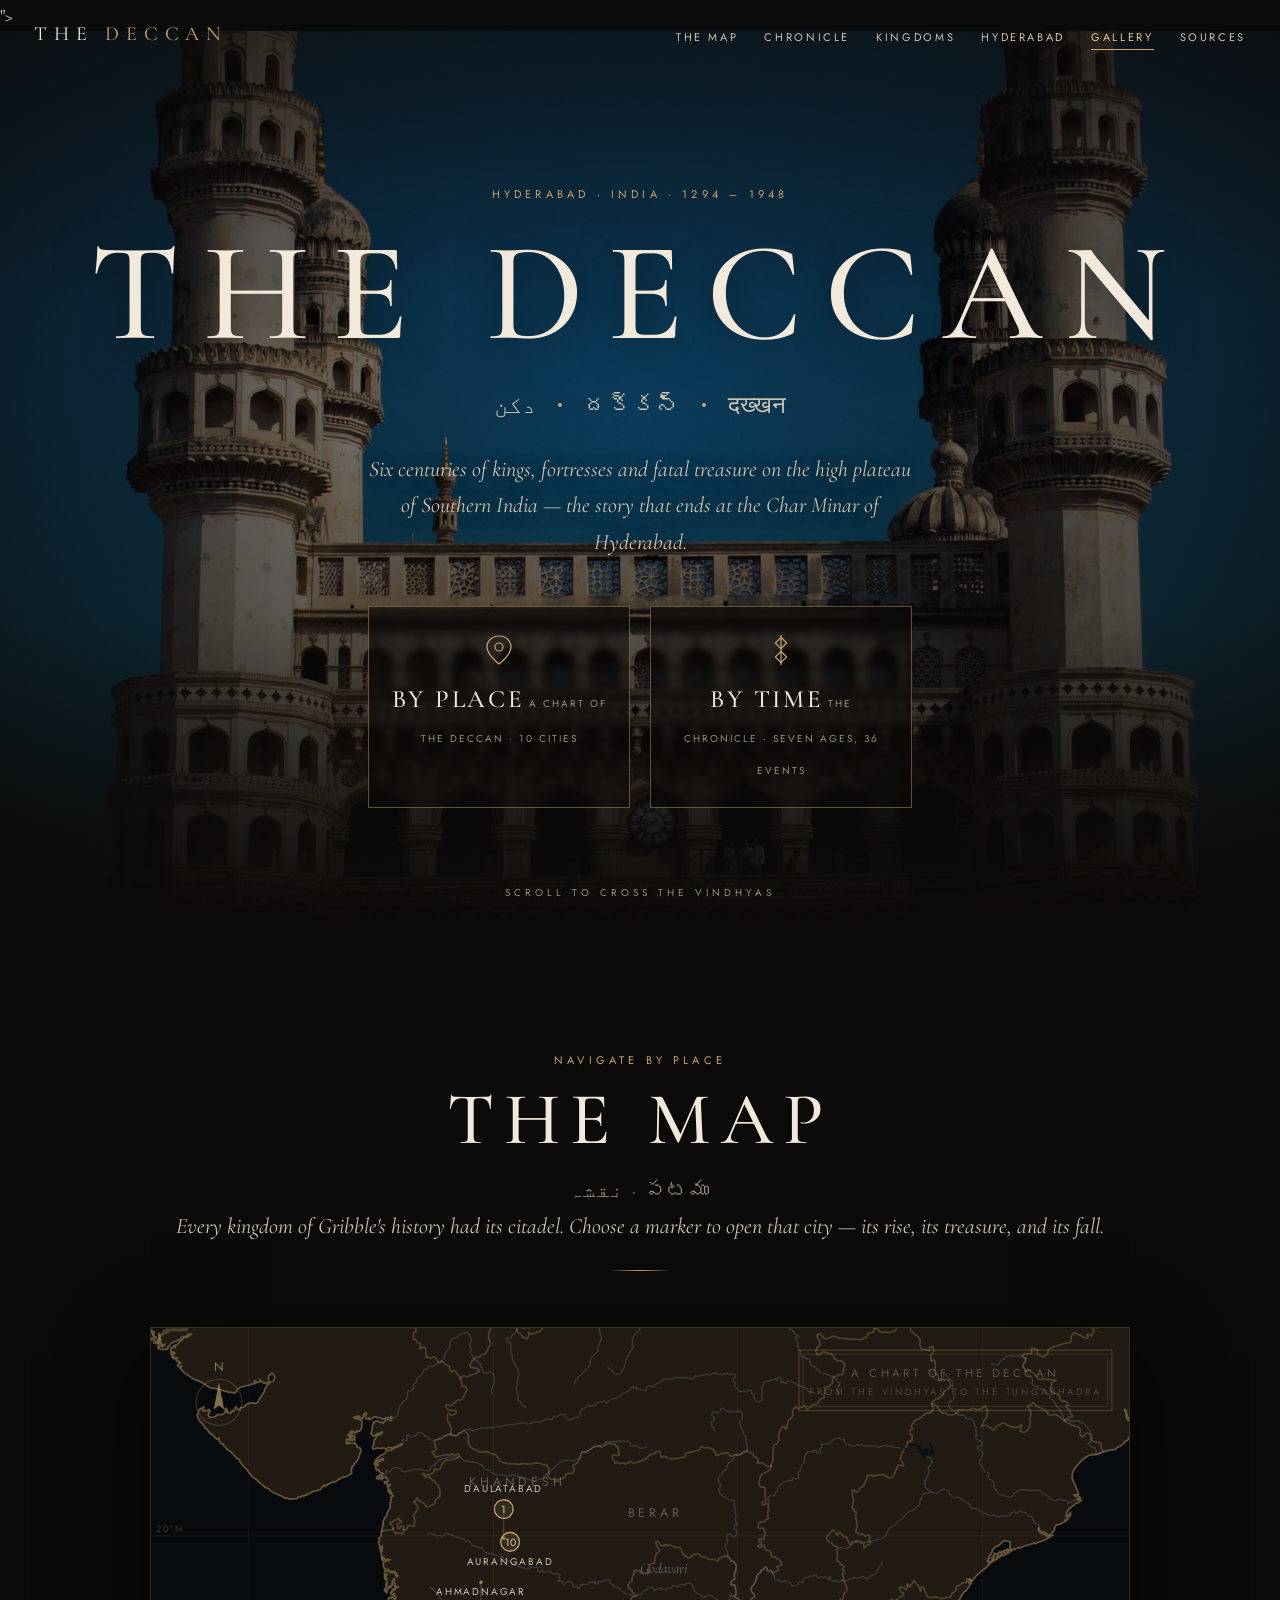
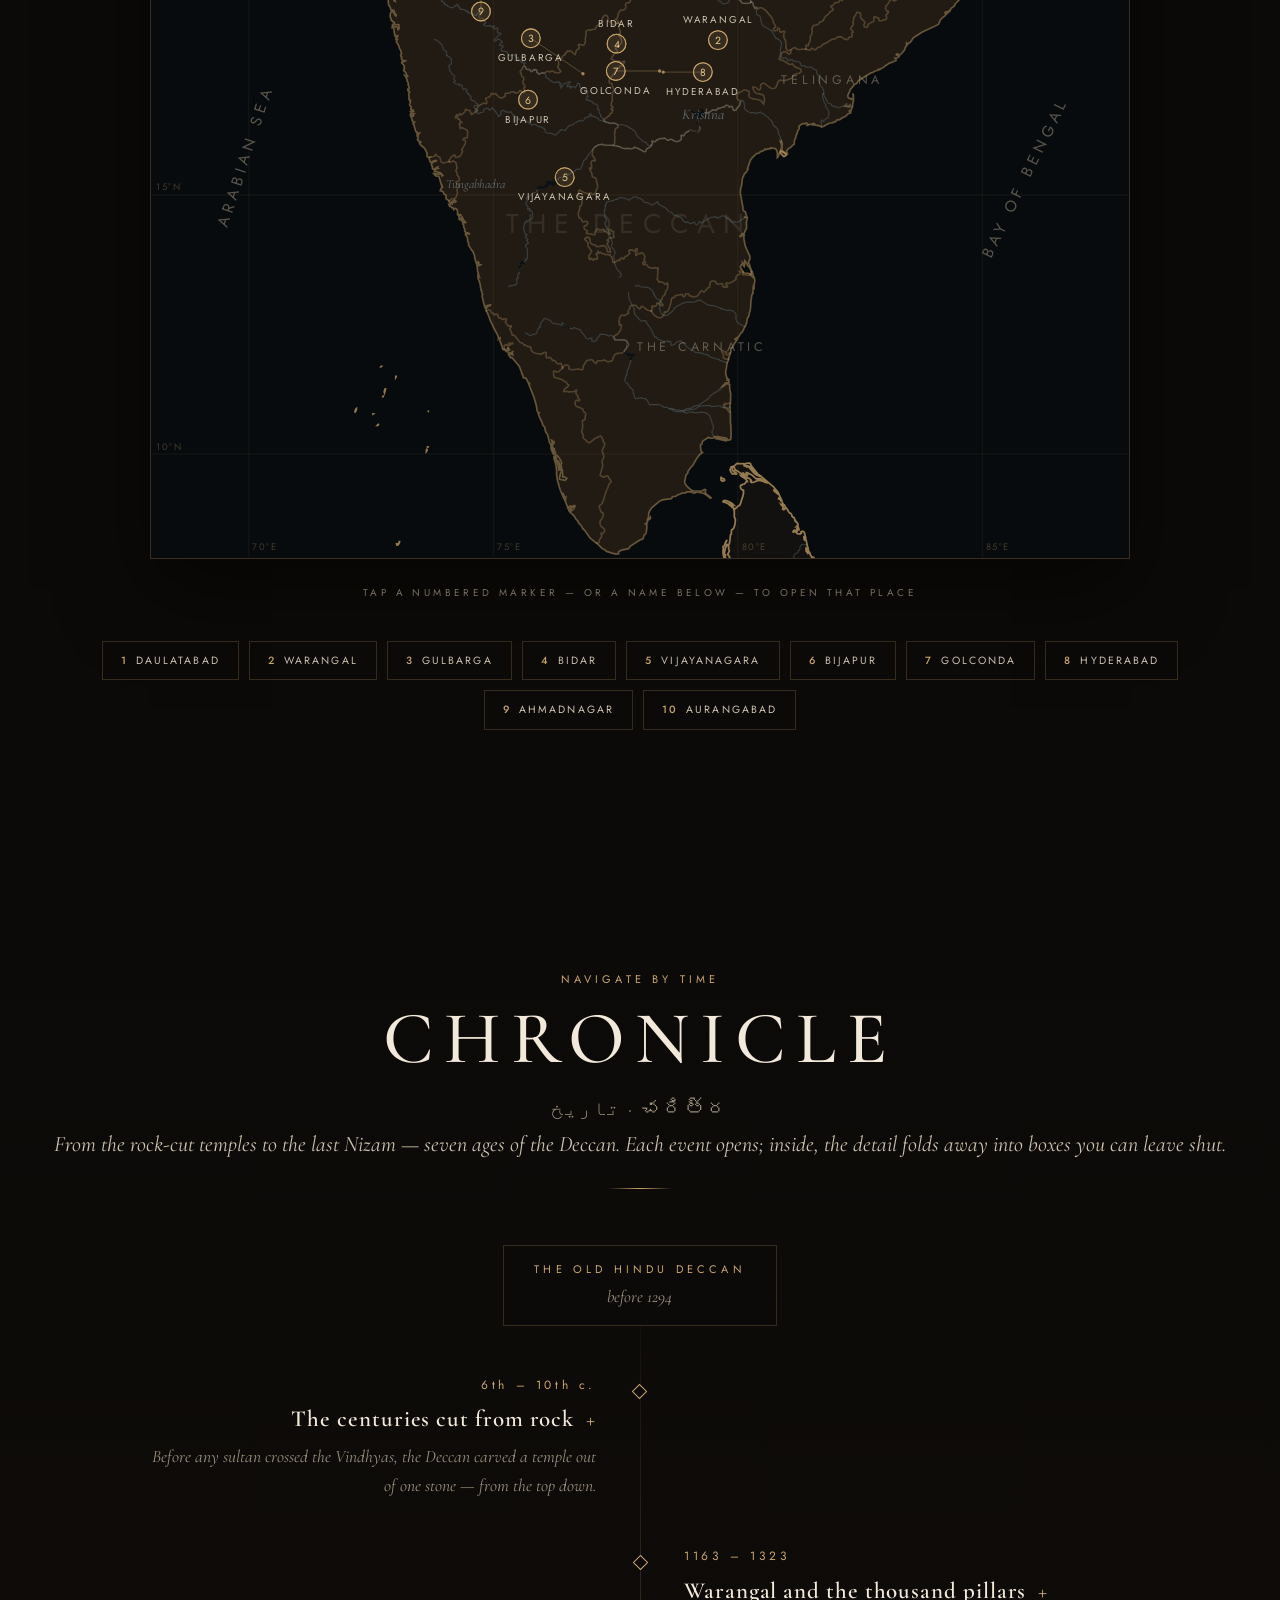
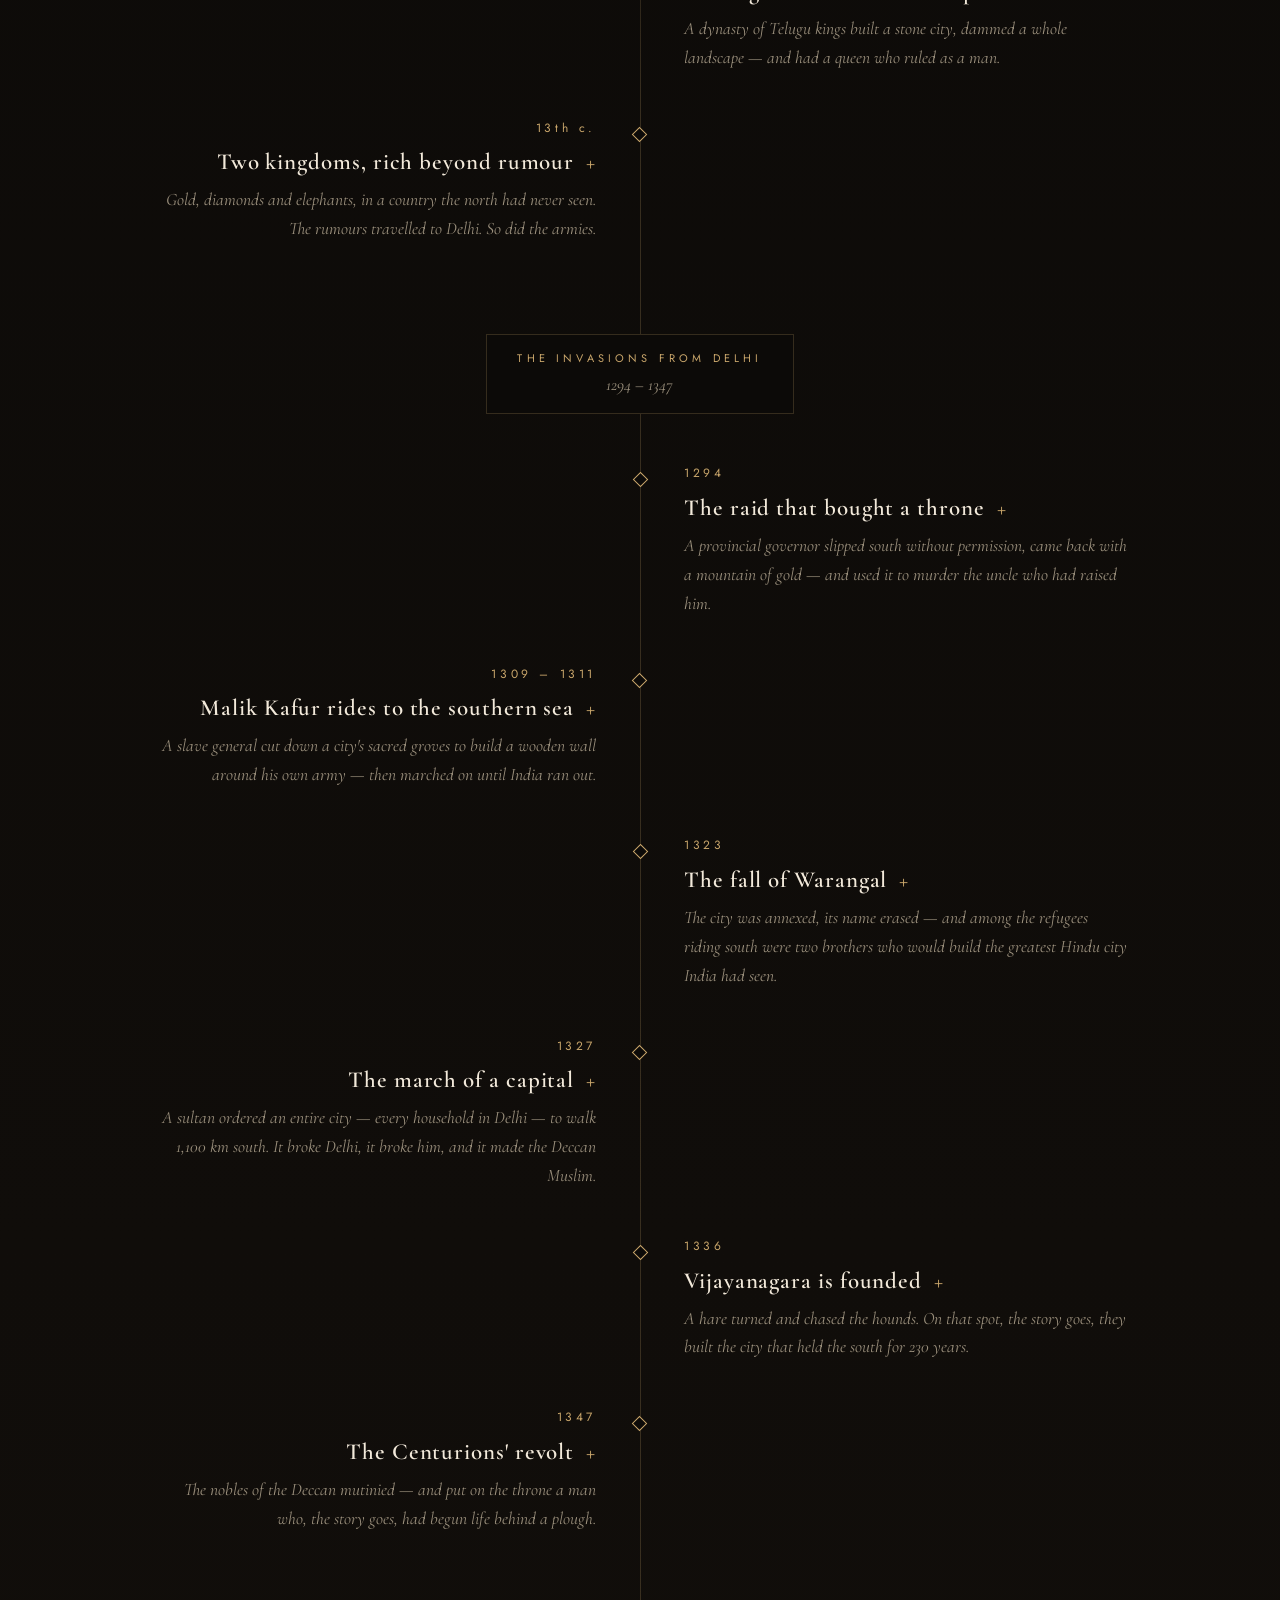
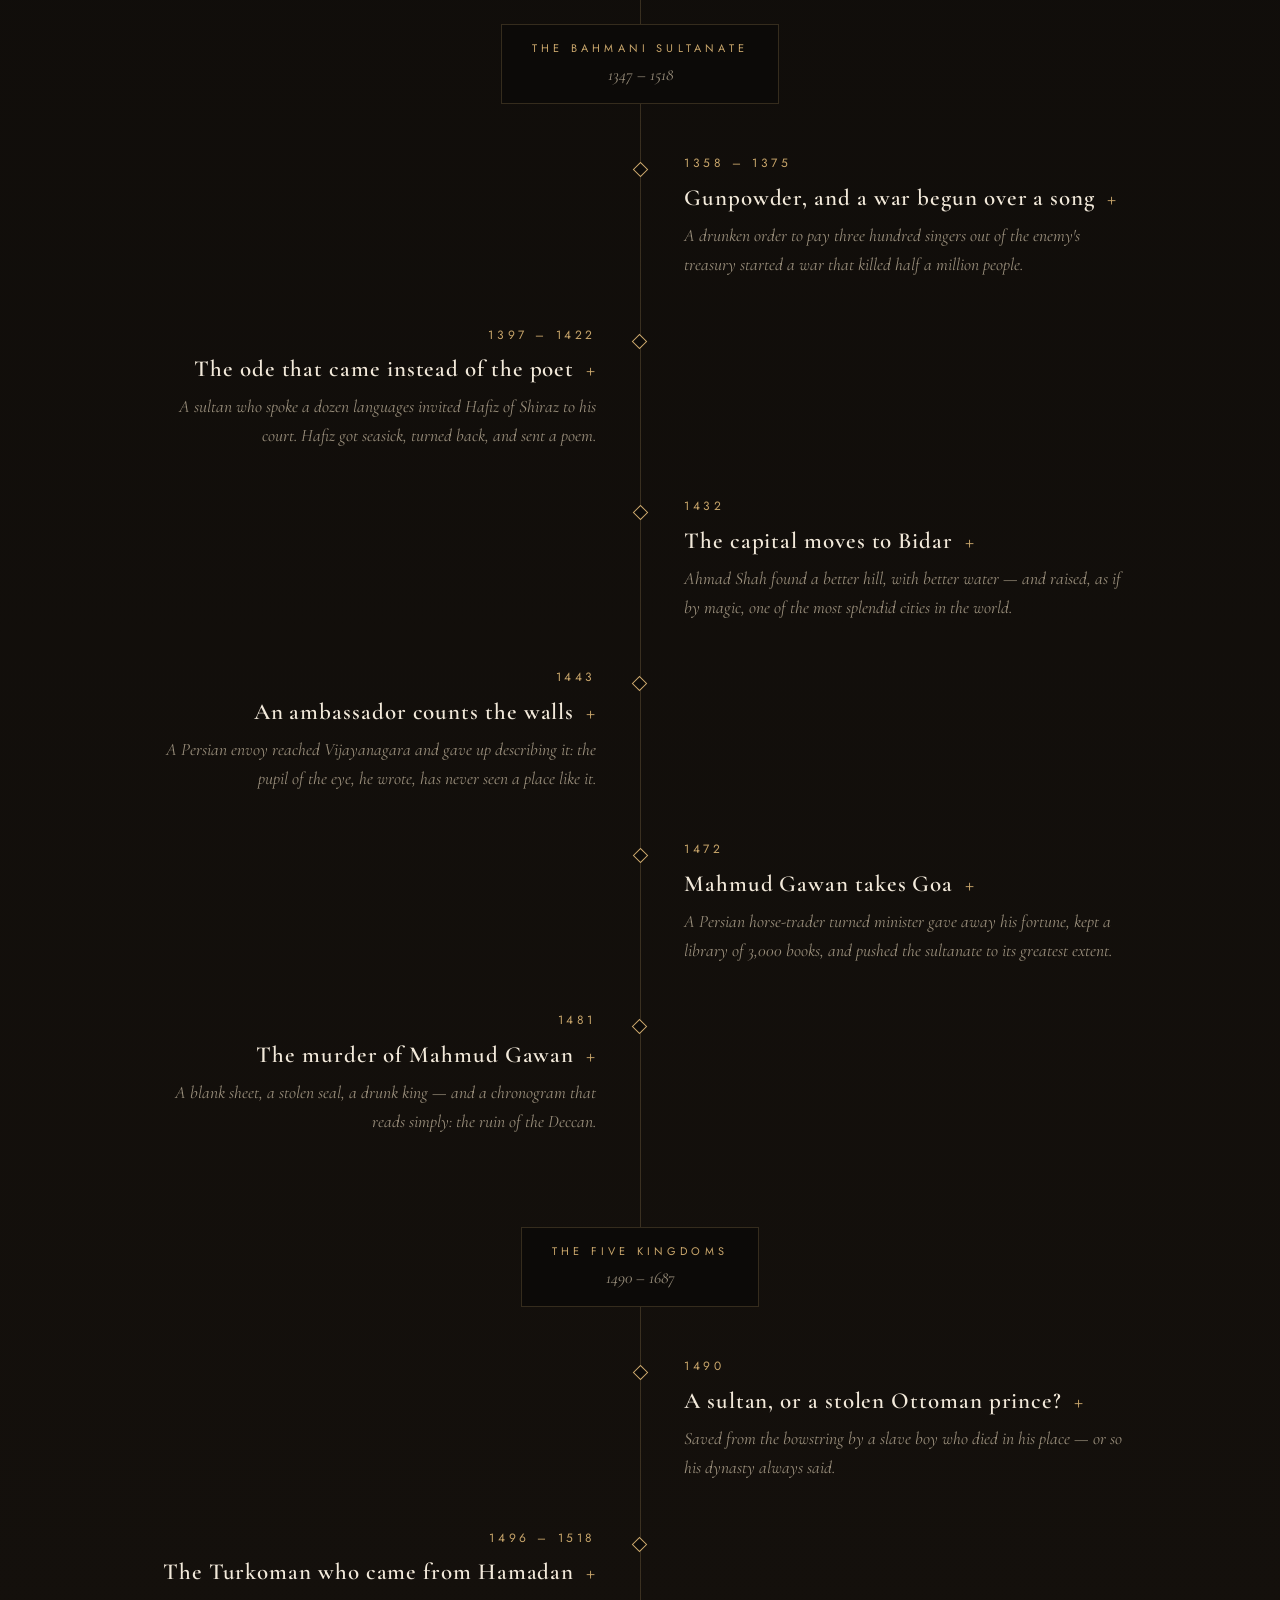
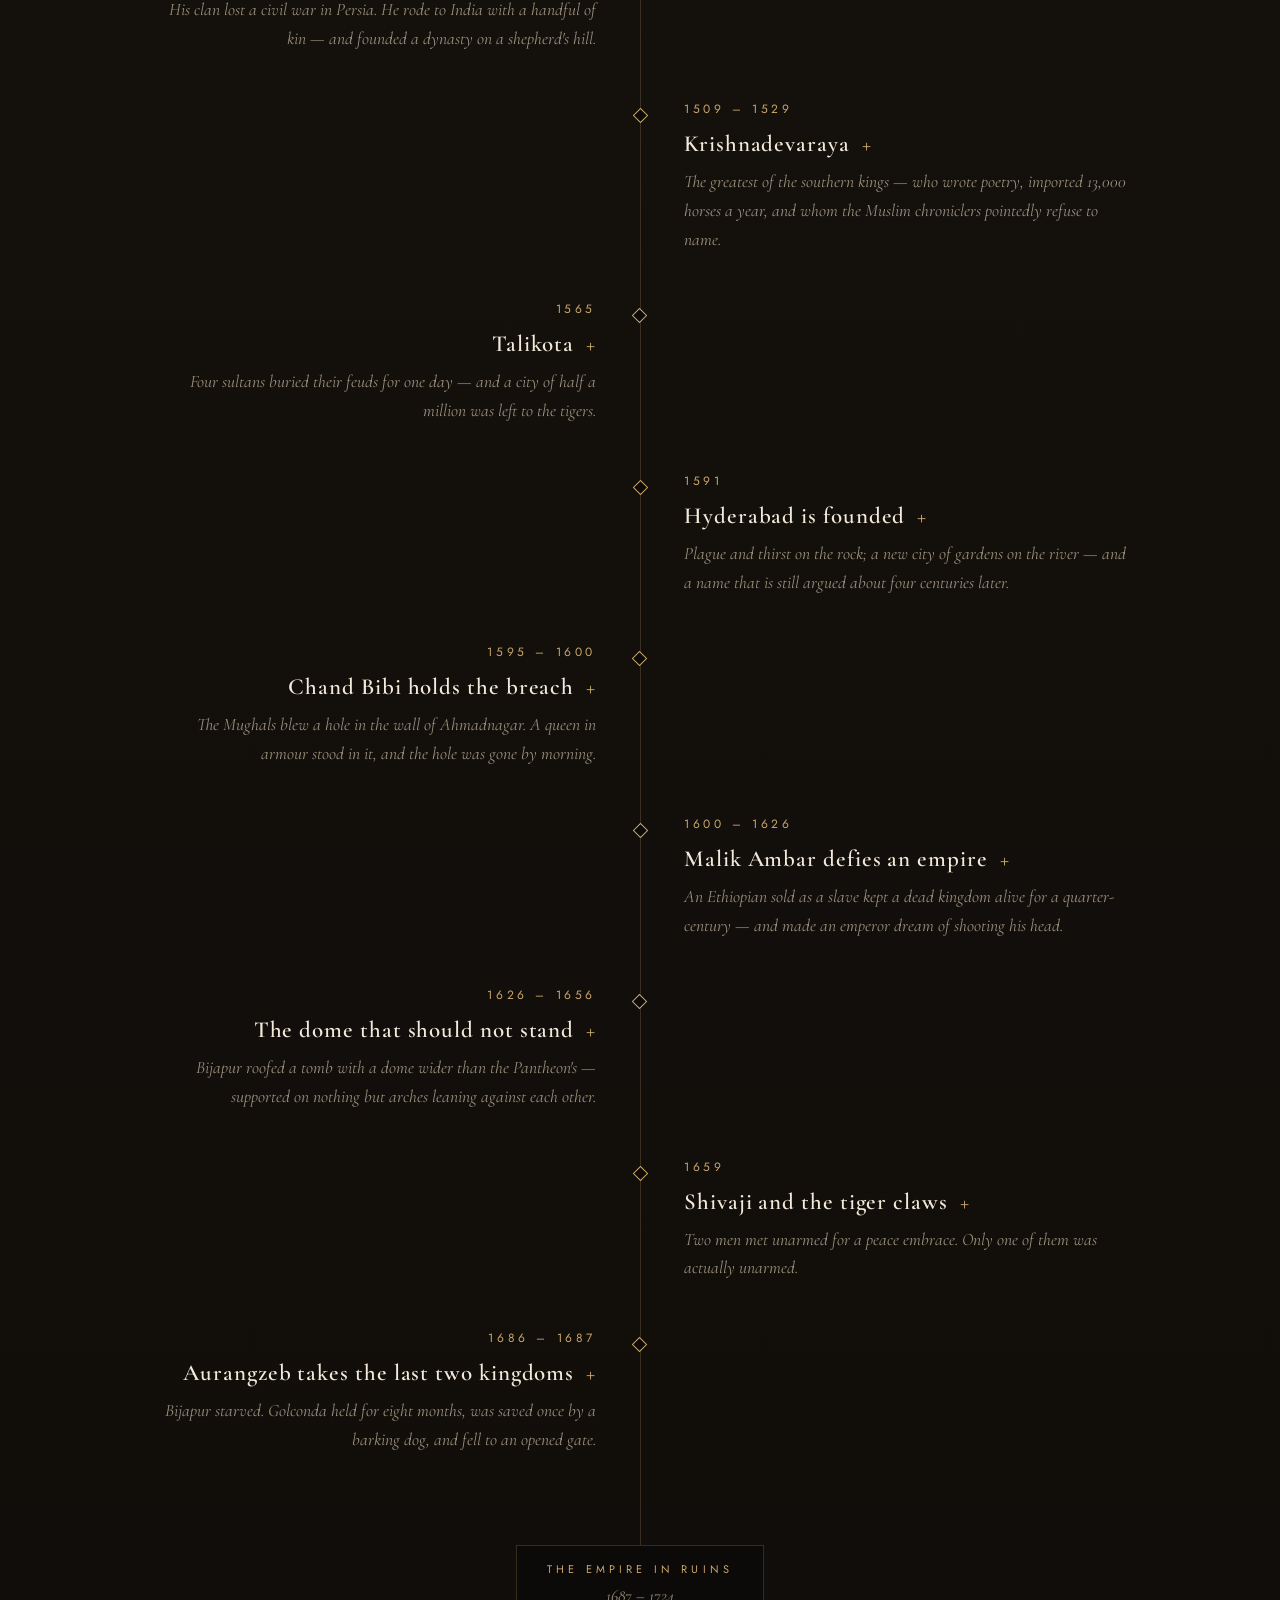
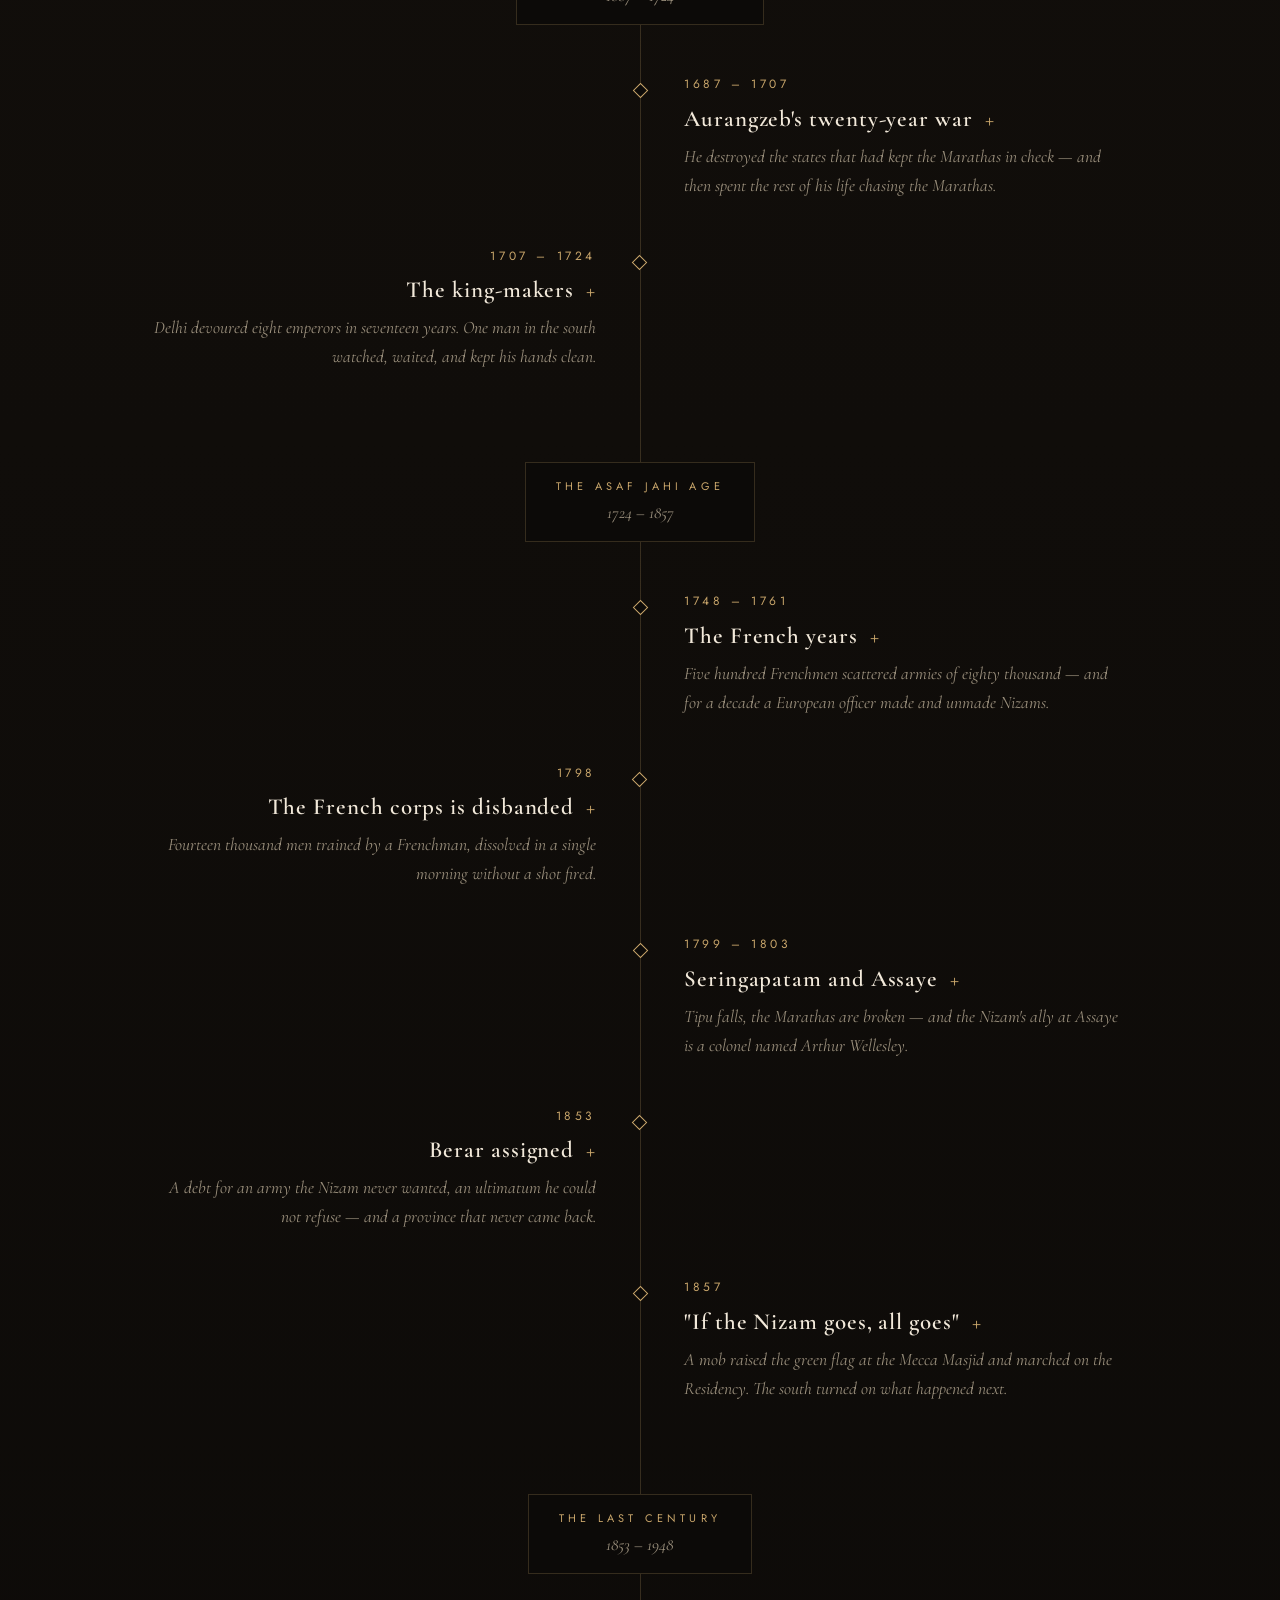
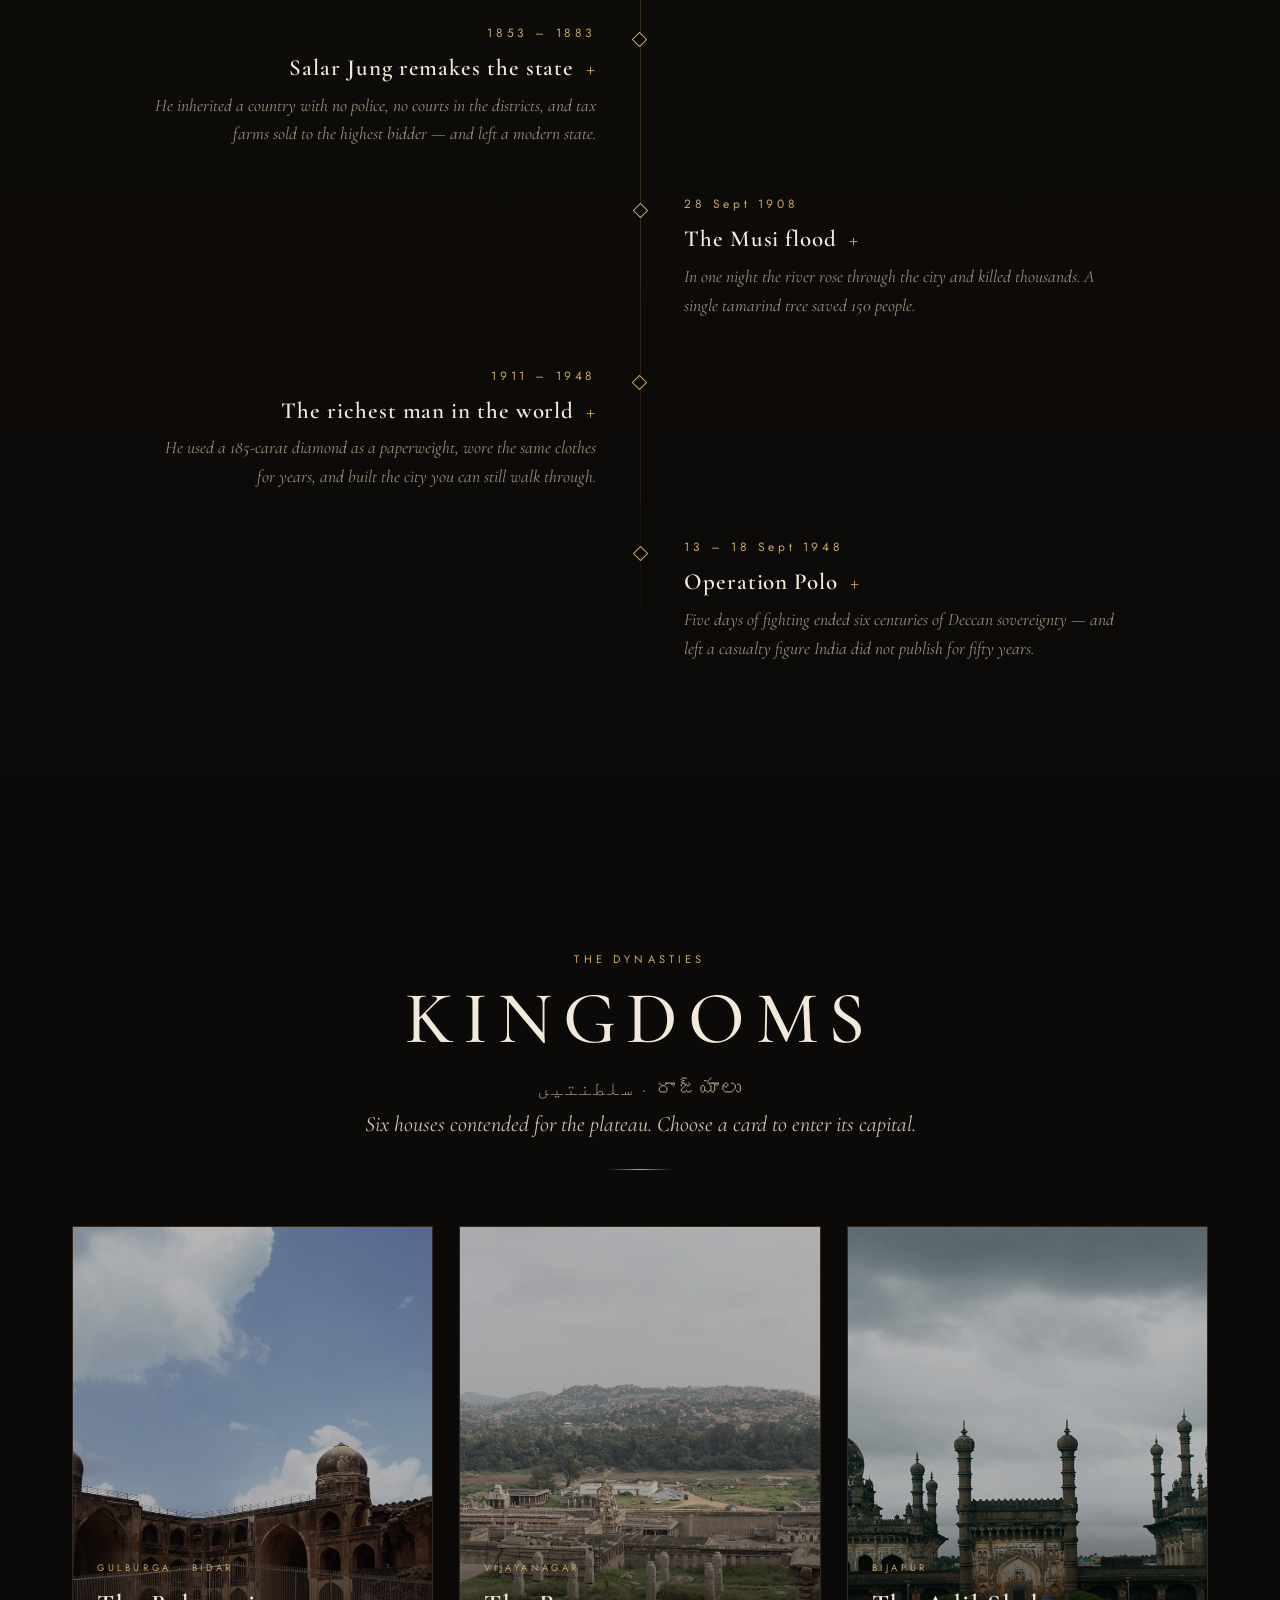
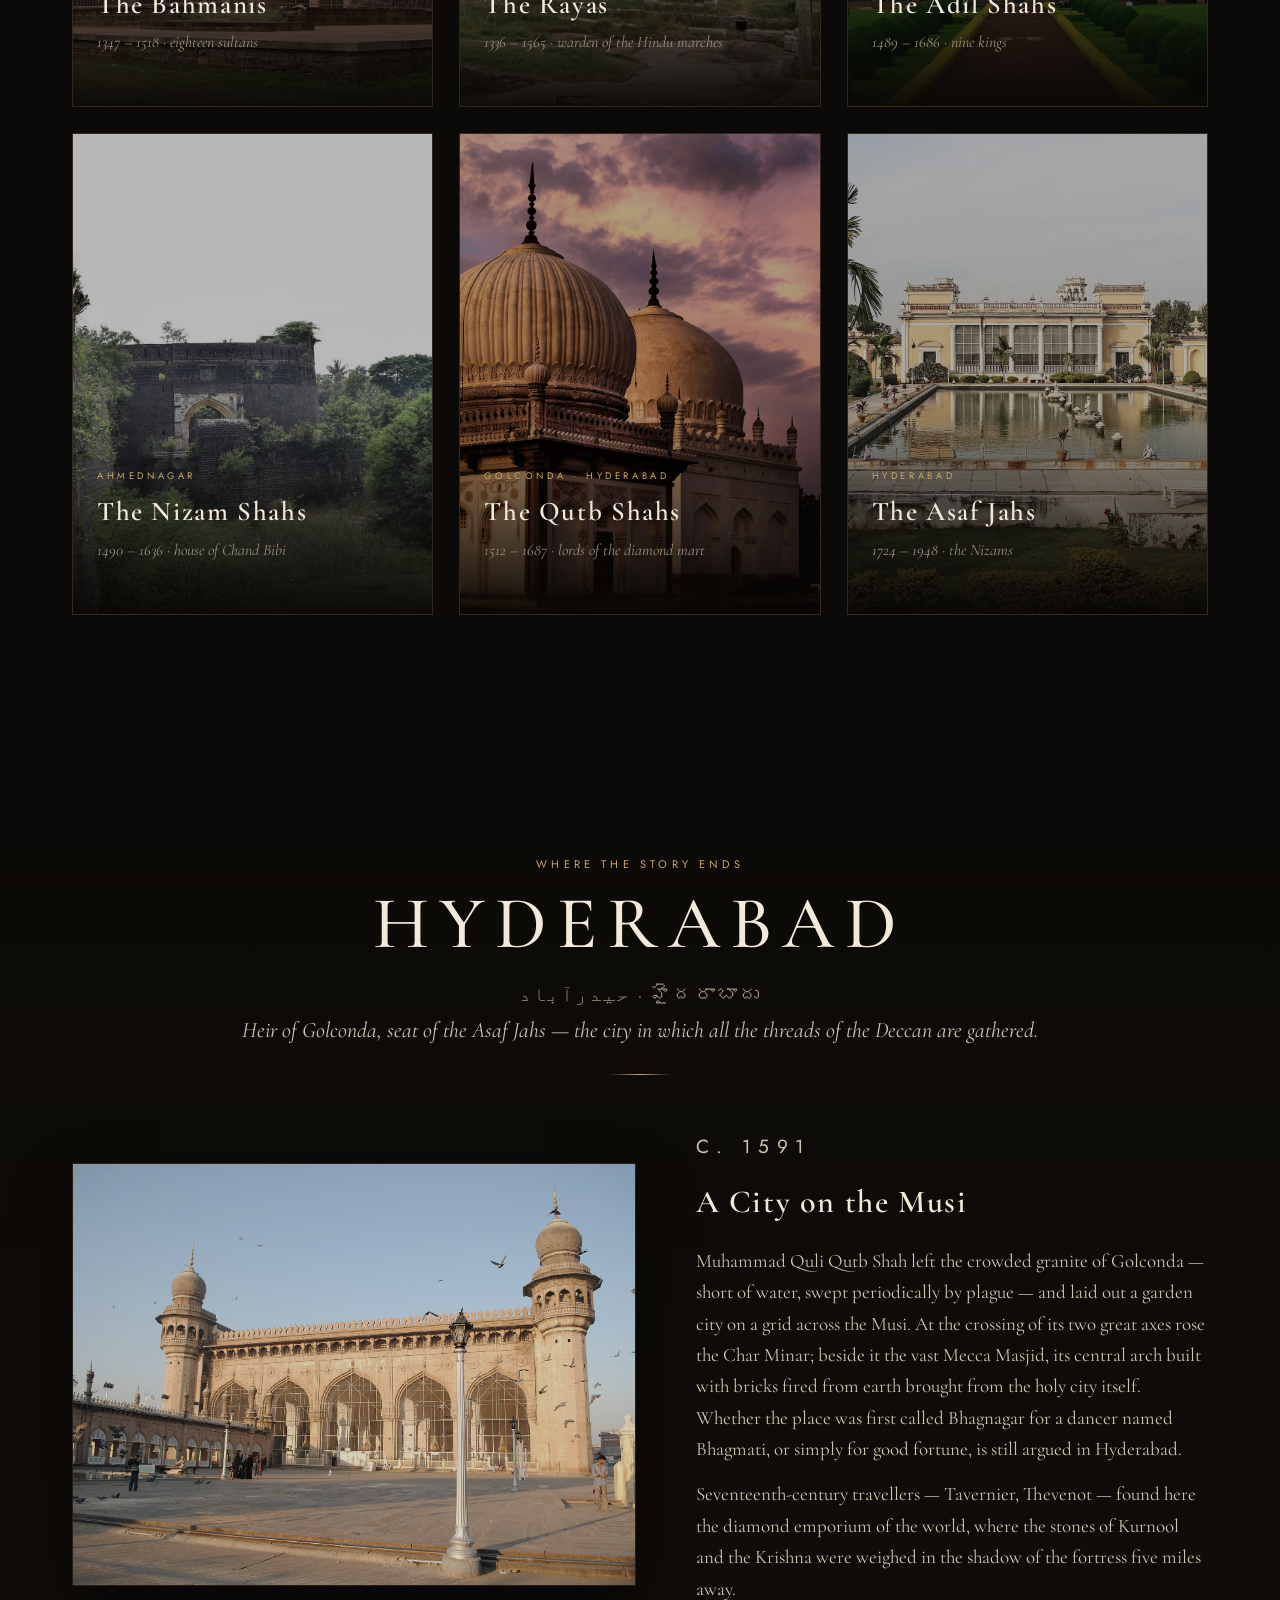
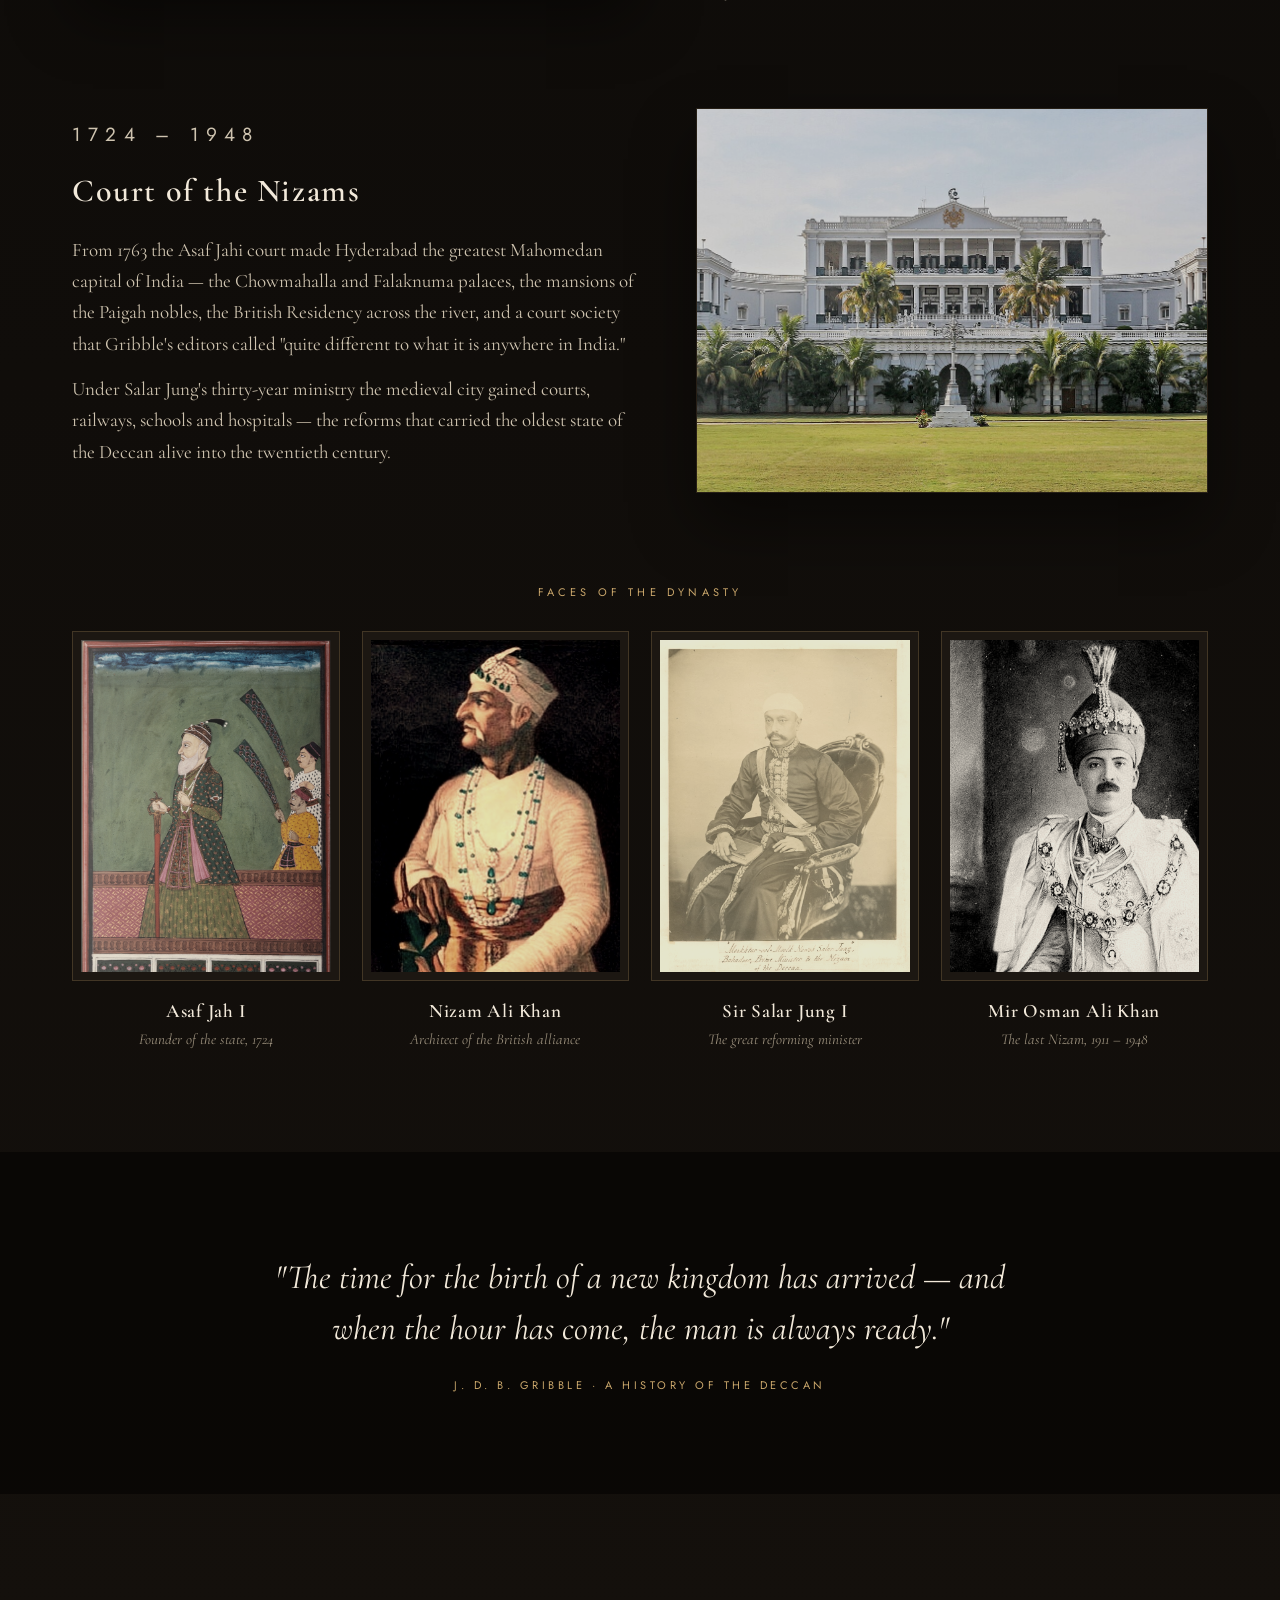
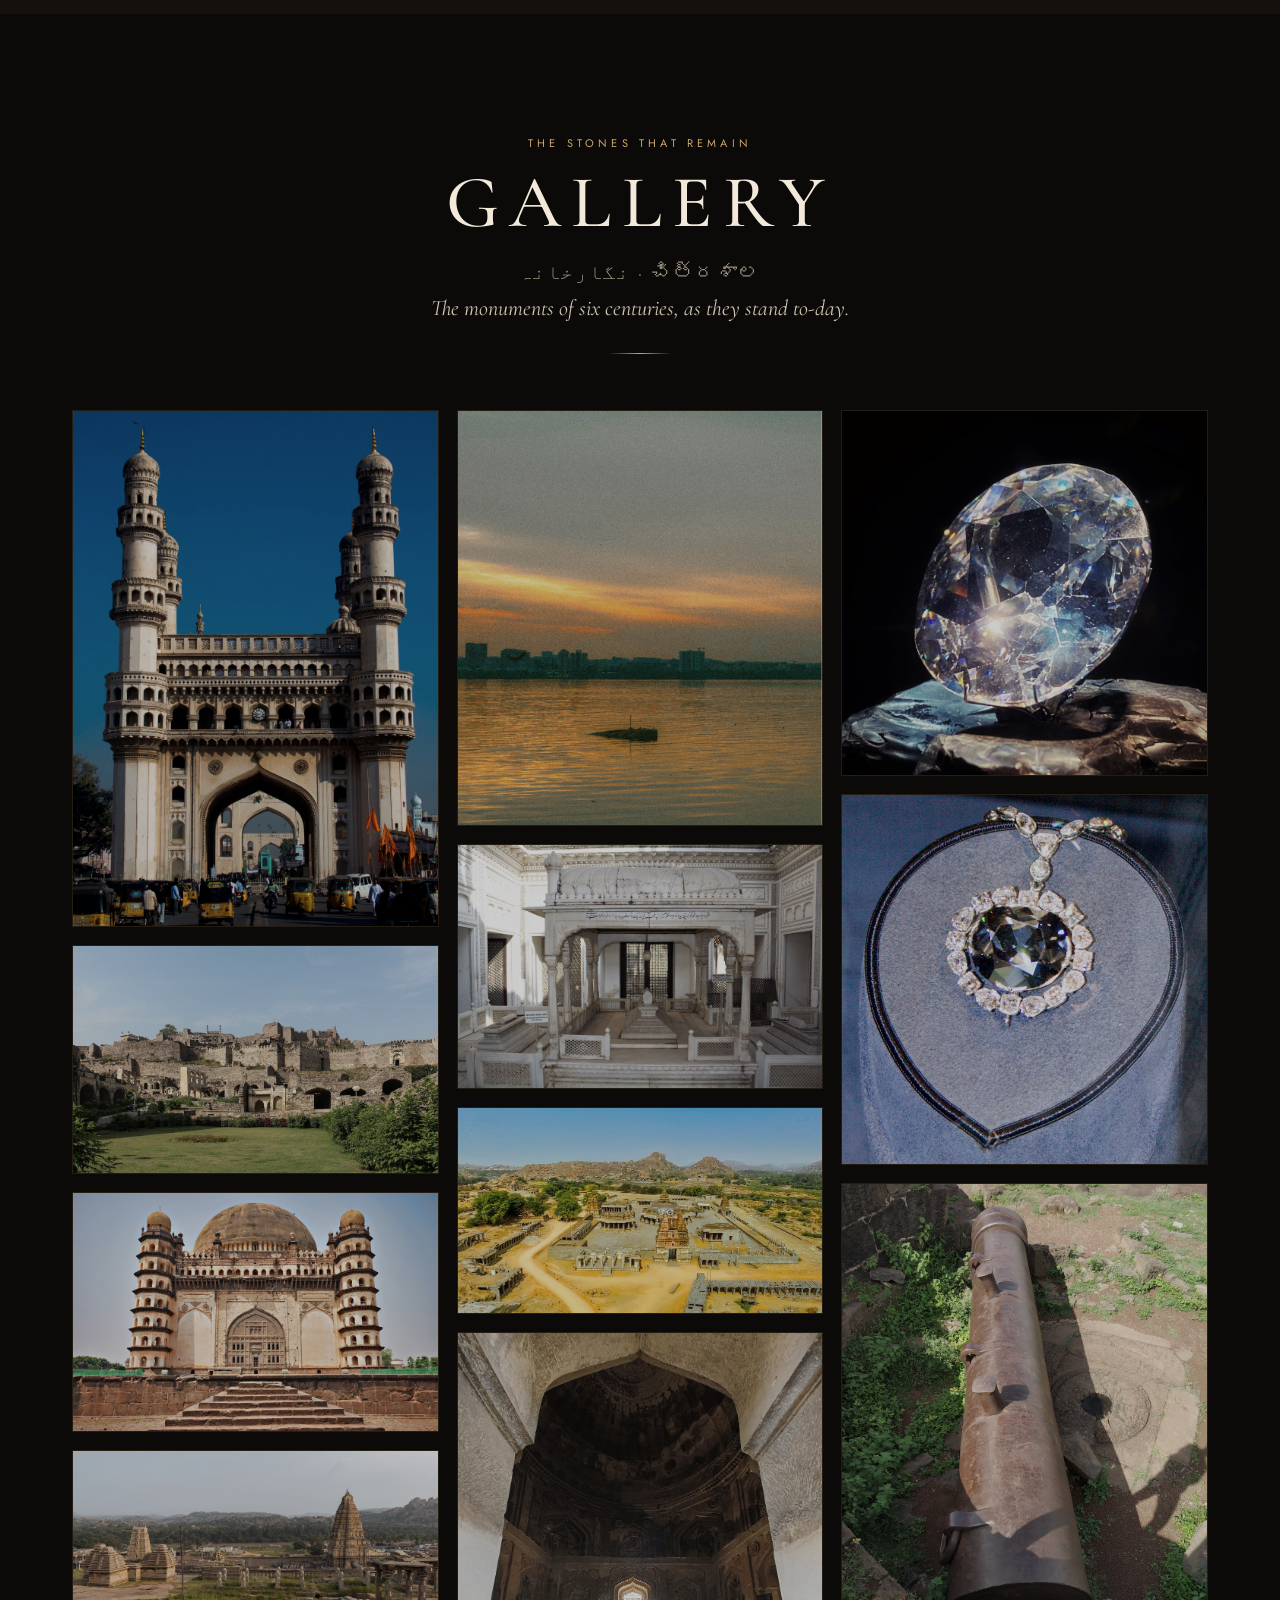
==== commit a73aabf6: "Add Search Console verification" ====
--- a/index.html
+++ b/index.html
@@ -4,7 +4,8 @@
 <meta charset="UTF-8">
 <meta name="viewport" content="width=device-width, initial-scale=1.0">
 <title>History of the Deccan &amp; Hyderabad — Golconda, Vijayanagara, the Bahmanis and the Nizams</title>
-<meta name="description" content="Six centuries of Deccan history in depth: Daulatabad, Warangal, Vijayanagara, Bijapur, Golconda and the Nizams of Hyderabad — told through a map, a chronicle of 36 events, and ten city chapters.">
+<meta name="description" content="Six centuries of Deccan history in depth: Daulatabad, Warangal, Vijayanagara, Bijapur, Golconda and the Nizams of Hyderabad — told through a map, a chronicle of 36 events, and ten city chapters.">">
+<meta name="google-site-verification" content="T-Ulw5a3LAWhMEI3dAGK7mW7oLkt1zN3i5eX49DsT9I">
 <link rel="canonical" href="https://the-deccan.vercel.app/">
 <meta name="robots" content="index, follow, max-image-preview:large, max-snippet:-1">
 <meta property="og:type" content="website">
